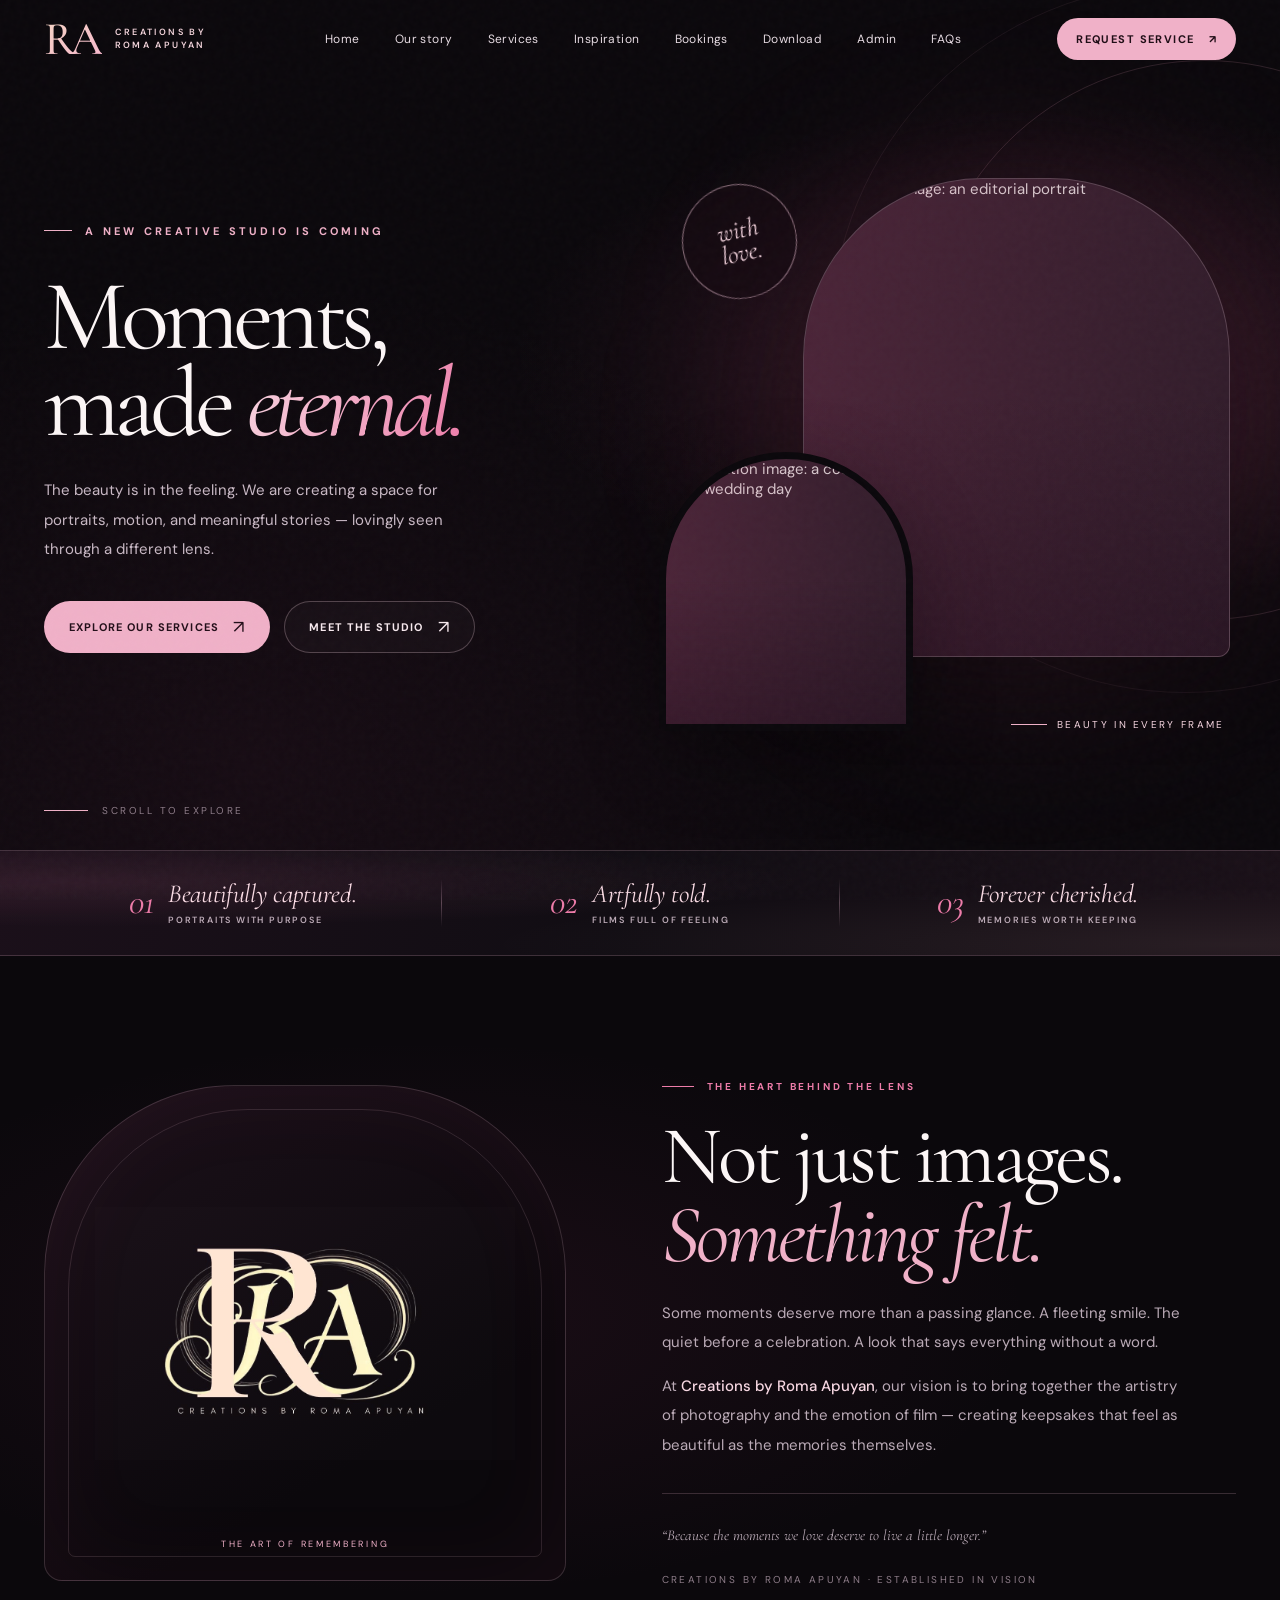
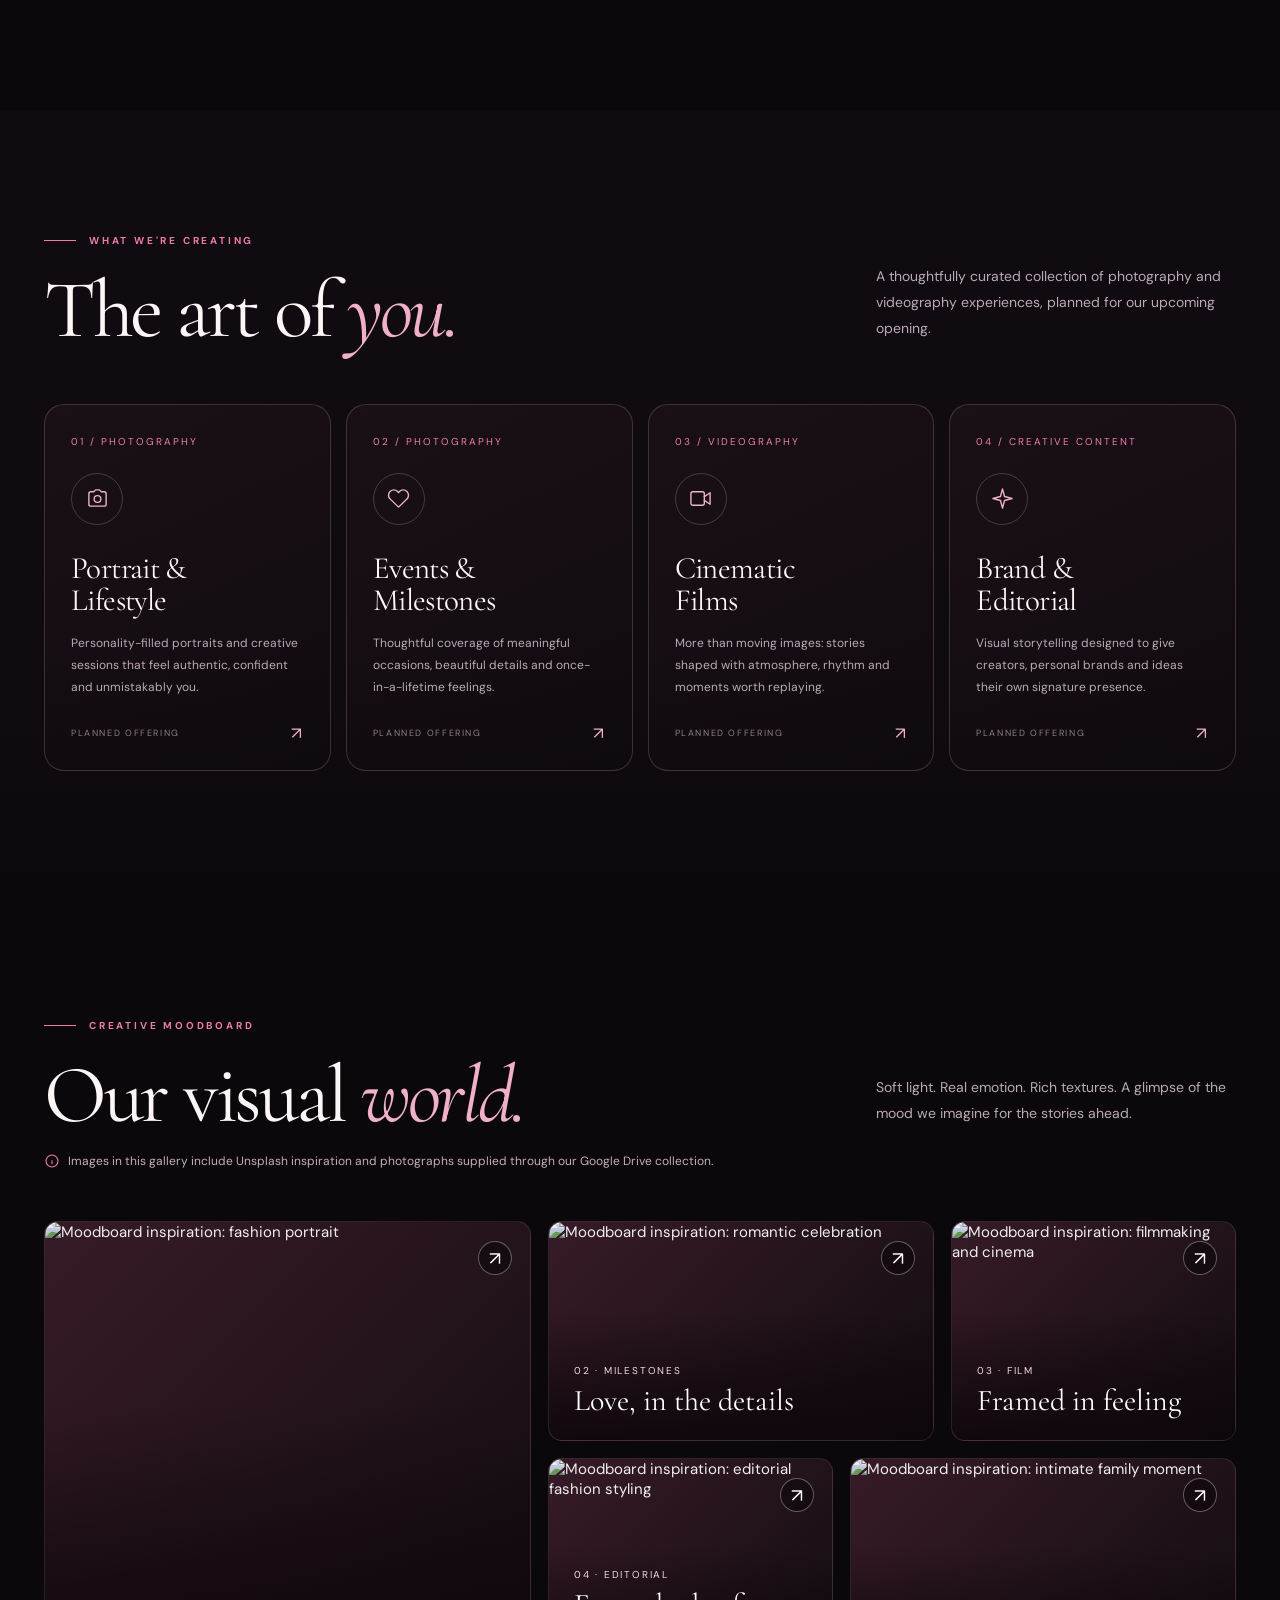
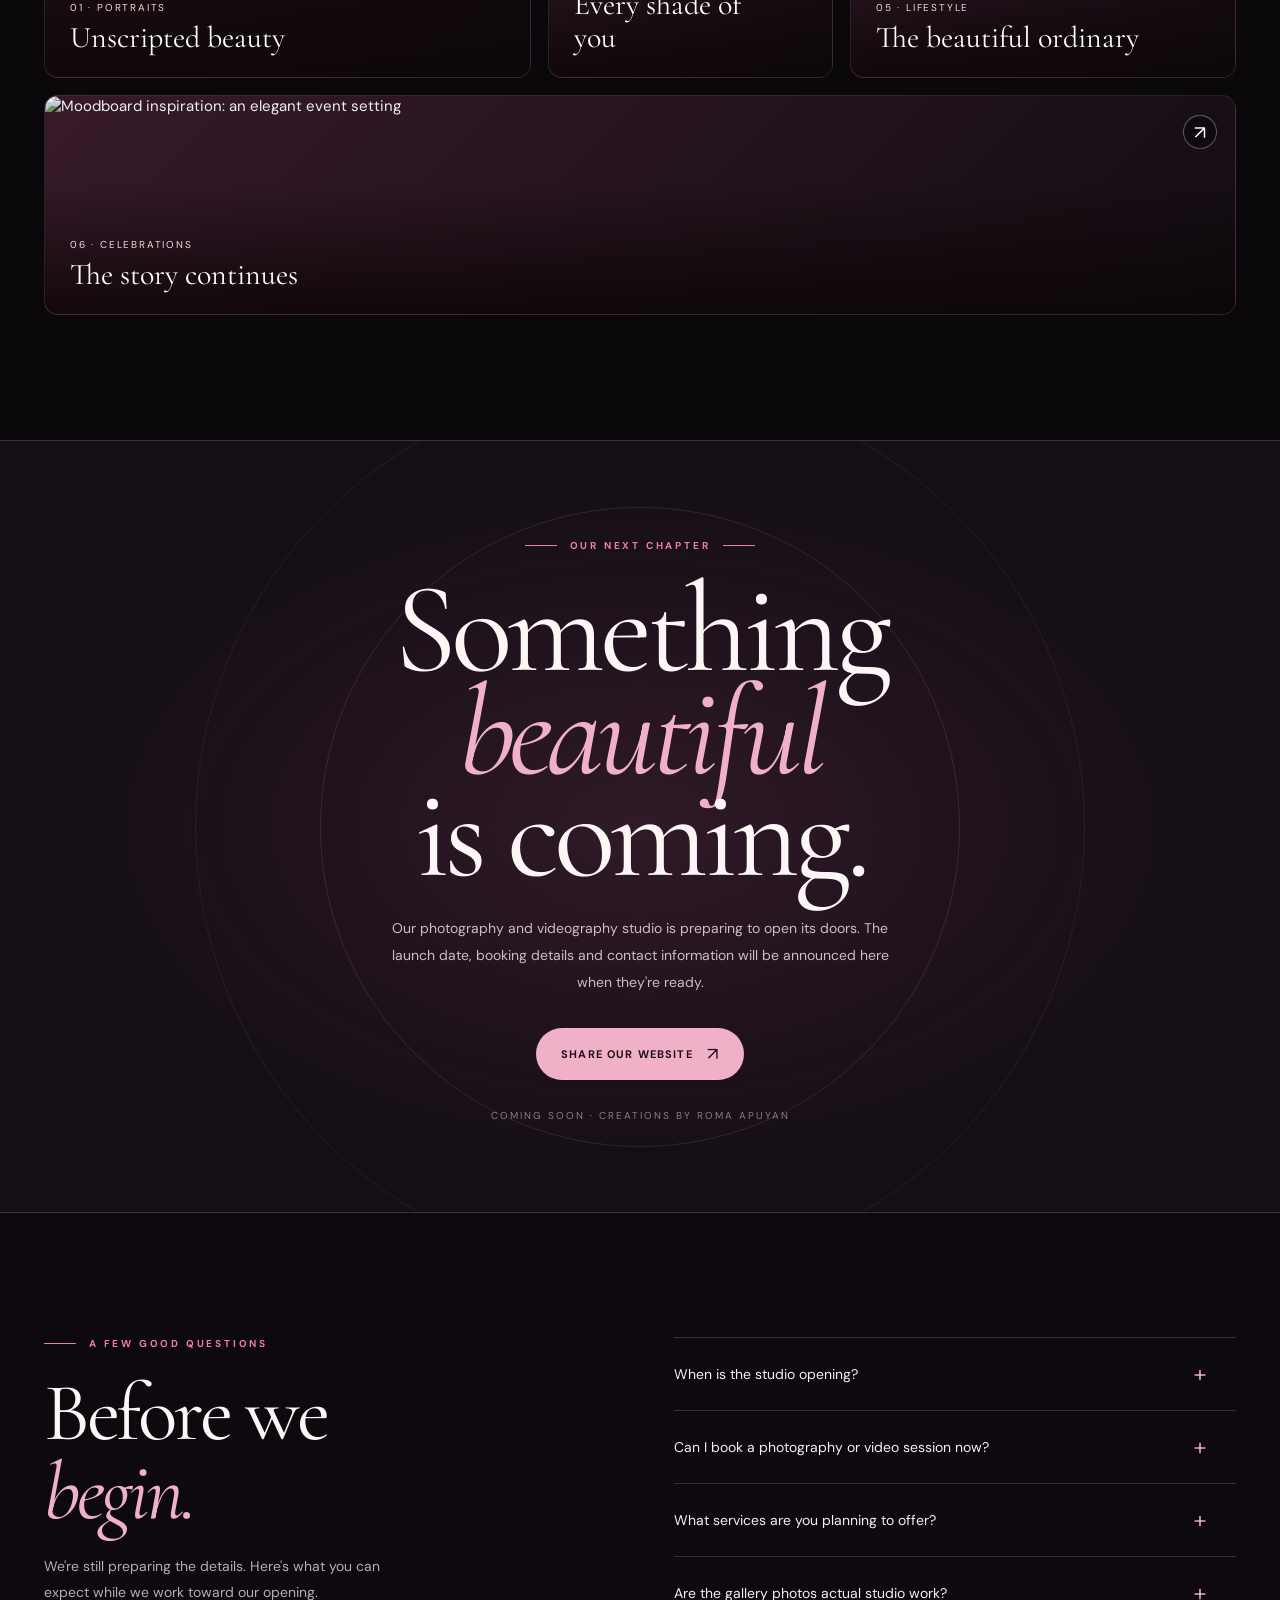
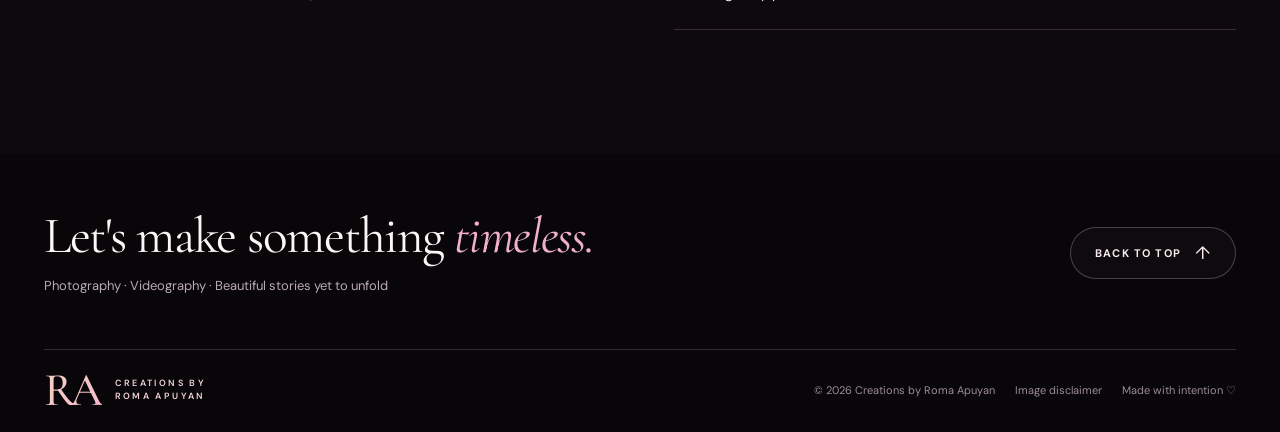
==== index.html @ d7d8e32e "Add files via upload" ====
<!DOCTYPE html>
<html lang="en">
<head>
  <meta charset="utf-8">
  <meta name="viewport" content="width=device-width, initial-scale=1">
  <meta name="theme-color" content="#0b080b">
  <meta name="website-version" content="roma-static-editorial-strip-v5">
  <meta name="description" content="Creations by Roma Apuyan — a photography and videography studio coming soon. Thoughtful portraits, cinematic films and stories worth keeping.">
  <meta name="robots" content="index,follow">
  <meta property="og:type" content="website">
  <meta property="og:title" content="Creations by Roma Apuyan | Photography & Videography">
  <meta property="og:description" content="Every moment has a story. We're preparing a photography and videography experience made for the moments that matter.">
  <meta property="og:url" content="https://creationsbyromaapuyan.studio/">
  <meta name="color-scheme" content="dark">
  <link rel="canonical" href="https://creationsbyromaapuyan.studio/">
  <link rel="icon" href="data:image/svg+xml,%3Csvg xmlns='http://www.w3.org/2000/svg' viewBox='0 0 64 64'%3E%3Crect width='64' height='64' rx='15' fill='%230b080b'/%3E%3Ctext x='32' y='45' text-anchor='middle' fill='%23f0b3c5' font-family='Georgia' font-size='39'%3ER%3C/text%3E%3C/svg%3E">
  <link rel="preconnect" href="https://fonts.googleapis.com">
  <link rel="preconnect" href="https://fonts.gstatic.com" crossorigin>
  <link href="https://fonts.googleapis.com/css2?family=Cormorant+Garamond:ital,wght@0,400;0,500;0,600;1,400;1,500&family=DM+Sans:wght@400;450;500;600;700&display=swap" rel="stylesheet">
  <title>Creations by Roma Apuyan — Photography & Videography Studio</title>
  <style>
    :root {
      --ink:#0b080c;--black:#09070a;--panel:#151016;--panel-soft:#1b131b;
      --pink:#f0b1c8;--pink-bright:#ed7ca9;--pink-pale:#f8d7e2;--champagne:#f1d3c0;
      --text:#fcf6f6;--muted:#baaab6;--dim:#8e7d89;--line:rgba(247,194,219,.19);
      --display:'Cormorant Garamond',Georgia,serif;--sans:'DM Sans',Arial,sans-serif;
      --radius:20px;--content:min(1220px, calc(100% - 88px));
    }
    *,*::before,*::after{box-sizing:border-box}
    html{scroll-behavior:smooth;scroll-padding-top:95px}
    body{margin:0;background:var(--ink);color:var(--text);font-family:var(--sans);font-size:15px;-webkit-font-smoothing:antialiased;overflow-x:hidden}
    body.no-scroll{overflow:hidden}
    ::selection{background:var(--pink);color:#1b0e17}
    a{color:inherit;text-decoration:none}button{font:inherit}button,a{-webkit-tap-highlight-color:transparent}
    button:focus-visible,a:focus-visible,summary:focus-visible{outline:2px solid var(--pink);outline-offset:5px}
    img{display:block;max-width:100%}
    .wrap{width:var(--content);margin-inline:auto}
    .sr-only{position:absolute;width:1px;height:1px;padding:0;margin:-1px;overflow:hidden;clip:rect(0,0,0,0);white-space:nowrap;border:0}
    .progress{position:fixed;left:0;top:0;width:0;height:2px;background:linear-gradient(90deg,var(--pink-bright),var(--champagne));z-index:105;pointer-events:none}
    .noise{position:fixed;inset:0;opacity:.09;z-index:50;pointer-events:none;background-image:url("data:image/svg+xml,%3Csvg viewBox='0 0 180 180' xmlns='http://www.w3.org/2000/svg'%3E%3Cfilter id='n'%3E%3CfeTurbulence type='fractalNoise' baseFrequency='.8' numOctaves='3' stitchTiles='stitch'/%3E%3C/filter%3E%3Crect width='100%25' height='100%25' opacity='.25' filter='url(%23n)'/%3E%3C/svg%3E")}
    /* Navigation */
    .site-header{position:fixed;inset:0 0 auto;z-index:90;padding:18px 0;transition:padding .25s,background .25s,border-color .25s;border-bottom:1px solid transparent}
    .site-header.scrolled{padding:10px 0;background:rgba(11,8,12,.9);border-color:var(--line);backdrop-filter:blur(18px);-webkit-backdrop-filter:blur(18px)}
    .nav{display:flex;align-items:center;justify-content:space-between;gap:25px}
    .brand{display:inline-flex;align-items:center;gap:13px;min-width:185px}
    .brand-mark{font:500 47px/.74 var(--display);letter-spacing:-.13em;padding-right:5px;background:linear-gradient(145deg,#f4d3c4,#f6b8cc);-webkit-background-clip:text;background-clip:text;color:transparent}
    .brand-text{font-size:9px;line-height:1.48;letter-spacing:.26em;text-transform:uppercase;color:#f3d4db;font-weight:600}
    .nav-links{display:flex;align-items:center;gap:35px}
    .nav-links a{font-size:12px;letter-spacing:.035em;color:#e5dae1;transition:color .2s}
    .nav-links a:hover{color:var(--pink)}
    .nav-cta,.pill{display:inline-flex;align-items:center;justify-content:center;gap:14px;border-radius:50px;white-space:nowrap;transition:transform .2s,background .2s,border-color .2s;cursor:pointer}
    .nav-cta{font-size:11px;text-transform:uppercase;letter-spacing:.13em;font-weight:700;background:var(--pink);color:#200e17;padding:14px 19px}
    .nav-cta:hover,.pill:hover{transform:translateY(-3px)}
    .menu-btn{display:none;background:none;color:var(--pink-pale);border:1px solid var(--line);border-radius:50%;width:44px;height:44px;align-items:center;justify-content:center;cursor:pointer}
    .menu-btn svg{width:20px;height:20px}
    /* Hero */
    .hero{min-height:760px;min-height:min(850px,100svh);position:relative;display:flex;align-items:center;padding:142px 0 100px;overflow:hidden;background:radial-gradient(ellipse at 82% 42%,rgba(158,61,105,.21),transparent 36%),radial-gradient(ellipse at 20% 90%,rgba(129,49,91,.1),transparent 45%),var(--ink)}
    .hero::before{content:'';position:absolute;width:560px;height:560px;right:-205px;top:7%;border:1px solid rgba(238,167,195,.15);border-radius:50%;pointer-events:none}
    .hero::after{content:'';position:absolute;width:710px;height:710px;right:-260px;top:-2%;border:1px solid rgba(238,167,195,.07);border-radius:50%;pointer-events:none}
    .hero-grid{position:relative;z-index:2;display:grid;grid-template-columns:1fr 1fr;align-items:center;gap:3.2%;min-height:600px}
    .hero-copy{padding:20px 0 35px}
    .eyebrow{display:flex;align-items:center;gap:13px;font-size:11px;text-transform:uppercase;letter-spacing:.3em;color:var(--pink);font-weight:700}
    .eyebrow:before{content:'';width:28px;height:1px;background:var(--pink)}
    .hero h1{font-family:var(--display);font-weight:400;font-size:clamp(75px,7.8vw,119px);line-height:.87;letter-spacing:-.061em;margin:36px 0 29px;max-width:730px;position:relative;z-index:2}
    .hero h1 em{font-weight:400;background:linear-gradient(110deg,var(--pink-pale),var(--pink-bright));-webkit-background-clip:text;background-clip:text;color:transparent;font-style:italic;white-space:nowrap}
    .hero-desc{color:#c9b9c5;font-size:15px;line-height:1.95;max-width:425px;margin:0 0 37px}
    .hero-buttons{display:flex;gap:14px;flex-wrap:wrap}
    .pill{border:1px solid transparent;padding:16px 24px;font-weight:700;font-size:11px;letter-spacing:.105em;text-transform:uppercase}
    .pill-primary{background:var(--pink);color:#230e19}
    .pill-primary:hover{background:#ffd6e5}
    .pill-secondary{border-color:rgba(255,218,232,.25);color:#f7e9ee;background:rgba(255,255,255,.025)}
    .pill-secondary:hover{border-color:var(--pink)}
    .pill .arr{font-size:18px;font-weight:400;line-height:1}
    .hero-side{position:relative;height:570px;min-width:0}
    .hero-glow{position:absolute;width:430px;height:430px;background:rgba(232,95,145,.2);filter:blur(105px);top:50px;right:0;border-radius:50%;pointer-events:none}
    .hero-photo{position:absolute;overflow:hidden;background:#321d2b;border:1px solid rgba(255,221,235,.2);box-shadow:0 25px 80px rgba(0,0,0,.31)}
    .hero-photo.primary{width:74%;height:84%;right:1%;top:3%;border-radius:180px 180px 12px 12px}
    .hero-photo.secondary{width:44%;height:49%;left:0;bottom:0;border:7px solid var(--ink);border-radius:150px 150px 6px 6px;z-index:2}
    .hero-photo img{width:100%;height:100%;object-fit:cover;transition:transform 1s;opacity:.83}
    .hero-photo.primary img{object-position:center 30%}
    .hero-photo.secondary img{object-position:center}
    .hero-side:hover .hero-photo img{transform:scale(1.055)}
    .hero-photo:after{content:'';position:absolute;inset:0;background:linear-gradient(0deg,rgba(26,9,23,.38),transparent 55%),linear-gradient(90deg,rgba(187,71,115,.18),transparent)}
    .round-seal{position:absolute;top:4%;left:4%;width:115px;height:115px;z-index:3;display:flex;align-items:center;justify-content:center;transform:rotate(-12deg);border:1px solid rgba(250,204,224,.5);border-radius:50%;color:var(--pink-pale);background:rgba(22,10,17,.67);backdrop-filter:blur(8px);font:italic 26px var(--display);text-align:center;line-height:.85}
    .hero-side-note{position:absolute;right:2%;bottom:0;display:flex;align-items:center;gap:10px;font-size:10px;letter-spacing:.23em;color:var(--pink-pale);text-transform:uppercase}
    .hero-side-note i{width:36px;height:1px;background:var(--pink);display:inline-block}
    .hero-scroll{position:absolute;bottom:33px;left:calc((100% - min(1220px, calc(100% - 88px)))/2);font-size:10px;letter-spacing:.25em;color:var(--dim);text-transform:uppercase;display:flex;align-items:center;gap:14px;z-index:2}
    .hero-scroll:before{content:'';height:1px;width:44px;background:var(--pink)}
    /* Utility headings */
    section{position:relative}
    .section-pad{padding:124px 0}
    .section-top{display:flex;align-items:end;justify-content:space-between;gap:30px;margin-bottom:54px}
    .section-top .lead{max-width:360px;color:var(--muted);line-height:1.85;font-size:14px;margin:0 0 8px}
    .section-label{display:flex;align-items:center;gap:13px;font-size:10px;font-weight:700;letter-spacing:.28em;text-transform:uppercase;color:var(--pink-bright);margin-bottom:24px}
    .section-label span{display:block;width:32px;height:1px;background:var(--pink-bright)}
    h2{font:400 clamp(56px,6.4vw,88px)/.96 var(--display);letter-spacing:-.04em;margin:0}
    h2 em,.accent-italic{font-style:italic;color:var(--pink)}
    /* Signature studio strip — stationary, editorial, accessible on every device */
    .studio-signature{position:relative;isolation:isolate;overflow:hidden;border-block:1px solid var(--line);background:linear-gradient(105deg,#1b101a 0%,#110d13 49%,#1a1018 100%)}
    .studio-signature::before{content:"";position:absolute;inset:0;z-index:-1;pointer-events:none;background:radial-gradient(ellipse at 6% 30%,rgba(237,124,169,.10),transparent 43%),radial-gradient(ellipse at 96% 90%,rgba(241,211,192,.07),transparent 43%)}
    .signature-grid{width:var(--content);margin:auto;display:grid;grid-template-columns:repeat(3,minmax(0,1fr));align-items:stretch}
    .signature-point{min-width:0;position:relative;display:flex;align-items:center;justify-content:center;gap:14px;padding:29px 14px}
    .signature-point + .signature-point::before{content:"";position:absolute;left:0;top:27%;bottom:27%;width:1px;background:linear-gradient(180deg,transparent,rgba(247,194,219,.30),transparent)}
    .signature-icon{flex:none;font:italic 35px/.9 var(--display);color:var(--pink-bright)}
    .signature-copy{min-width:0}
    .signature-copy strong{display:block;font:italic 26px/1.05 var(--display);font-weight:400;letter-spacing:-.012em;color:#f9dbe4}
    .signature-copy small{display:block;margin-top:7px;font-size:9px;font-weight:600;letter-spacing:.20em;text-transform:uppercase;color:#bcabb7}
    @media(max-width:850px){.signature-point{gap:10px;padding-inline:8px}.signature-icon{font-size:29px}.signature-copy strong{font-size:22px}.signature-copy small{font-size:8px;letter-spacing:.13em}}
    @media(max-width:650px){.signature-grid{width:min(460px,calc(100% - 44px));grid-template-columns:1fr;padding-block:9px}.signature-point{justify-content:flex-start;gap:18px;padding:14px 20px}.signature-icon{font-size:30px;width:28px;text-align:center}.signature-copy strong{font-size:24px}.signature-copy small{margin-top:4px;font-size:8px;letter-spacing:.17em}.signature-point + .signature-point::before{left:20px;right:20px;top:0;bottom:auto;width:auto;height:1px;background:linear-gradient(90deg,rgba(247,194,219,.26),transparent)}}
    /* Manifesto */
    .manifesto{background:radial-gradient(ellipse at 33% 48%,rgba(131,48,89,.13),transparent 50%)}
    .manifesto-grid{display:grid;grid-template-columns:1fr 1.1fr;gap:8%;align-items:center}
    .logo-frame{position:relative;aspect-ratio:1/.95;border:1px solid var(--line);border-radius:190px 190px 18px 18px;display:grid;place-items:center;background:linear-gradient(150deg,#1c111a 0%,#0b080c 70%);overflow:hidden;padding:7%;box-shadow:inset 0 0 100px rgba(200,75,116,.06)}
    .logo-frame:before{content:'';position:absolute;inset:23px;border:1px solid rgba(255,207,223,.13);border-radius:180px 180px 7px 7px}
    .logo-frame:after{content:'THE ART OF REMEMBERING';position:absolute;bottom:30px;font-size:9px;letter-spacing:.3em;color:var(--pink);text-align:center}
    .logo-frame img{width:94%;max-width:480px;mix-blend-mode:screen;position:relative;z-index:1}
    .manifesto-copy h2{margin-bottom:24px}
    .manifesto-copy >p{color:var(--muted);line-height:1.95;font-size:15px;max-width:520px}
    .manifesto-rule{height:1px;background:var(--line);margin:33px 0 27px}
    .manifesto-quote{font:italic 28px/1.3 var(--display);color:var(--pink-pale);max-width:480px;margin:0}
    .signature{margin-top:23px;text-transform:uppercase;color:var(--dim);font-size:10px;letter-spacing:.24em}
    /* Services */
    .services{background:linear-gradient(180deg,#100b10,#100b10 70%,#0b080c)}
    .service-grid{display:grid;grid-template-columns:repeat(4,minmax(0,1fr));gap:15px}
    .service{position:relative;min-height:325px;padding:30px 26px 26px;border:1px solid var(--line);border-radius:var(--radius);background:linear-gradient(155deg,rgba(241,142,179,.045),rgba(255,255,255,.005));display:flex;flex-direction:column;transition:transform .3s,border-color .3s,background .3s;overflow:hidden}
    .service:hover{transform:translateY(-7px);border-color:rgba(247,187,212,.55);background:linear-gradient(155deg,rgba(241,142,179,.12),rgba(255,255,255,.008))}
    .service-number{font-size:10px;letter-spacing:.2em;color:var(--pink-bright)}
    .service-icon{width:52px;height:52px;border:1px solid rgba(251,201,221,.22);border-radius:50%;display:grid;place-items:center;color:var(--pink);margin:25px 0 27px}
    .service-icon svg{width:23px;height:23px;stroke-width:1.45}
    .service h3{font:400 31px/1.05 var(--display);letter-spacing:-.02em;margin:0 0 15px}
    .service p{color:var(--muted);font-size:12px;line-height:1.85;margin:0}
    .service-foot{display:flex;justify-content:space-between;align-items:center;margin-top:auto;padding-top:24px;color:var(--dim);font-size:9px;letter-spacing:.18em;text-transform:uppercase}
    .service-foot b{font-size:17px;color:var(--pink);font-weight:400}
    /* Google Drive service images are optional; text stays readable over banners. */
    .service > .service-drive-image{position:absolute;inset:0;width:100%;height:100%;object-fit:cover;opacity:.24;z-index:0;pointer-events:none}
    .service > .service-drive-image[hidden]{display:none}
    .service:has(> .service-drive-image:not([hidden])){background:linear-gradient(155deg,rgba(18,8,16,.8),rgba(15,8,14,.87))}
    .service > :not(.service-drive-image){position:relative;z-index:1}
    /* Moodboard gallery */
    .gallery{padding-bottom:125px}
    .gallery-header{margin-bottom:50px}
    .gallery-header .section-top{margin-bottom:16px}
    .gallery-note{font-size:12px;color:#c4adba;display:flex;align-items:flex-start;gap:8px;line-height:1.7}
    .gallery-note svg{width:16px;height:16px;flex:none;margin-top:2px;color:var(--pink-bright)}
    .gallery-grid{display:grid;grid-template-columns:repeat(12,minmax(0,1fr));grid-auto-rows:220px;gap:17px}
    .gallery-item{position:relative;overflow:hidden;background:linear-gradient(135deg,#3a1c2a,#120d12);border-radius:14px;border:1px solid rgba(255,255,255,.08);cursor:pointer;text-align:left;padding:0;color:white}
    .gallery-item:nth-child(1){grid-column:span 5;grid-row:span 2}
    .gallery-item:nth-child(2){grid-column:span 4;grid-row:span 1}
    .gallery-item:nth-child(3){grid-column:span 3;grid-row:span 1}
    .gallery-item:nth-child(4){grid-column:span 3;grid-row:span 1}
    .gallery-item:nth-child(5){grid-column:span 4;grid-row:span 1}
    .gallery-item:nth-child(6){grid-column:span 12;grid-row:span 1}
    .gallery-item img{width:100%;height:100%;object-fit:cover;transition:transform .8s,filter .5s;filter:saturate(.72)}
    .gallery-item:hover img{transform:scale(1.075);filter:saturate(1)}
    .gallery-item:after{content:'';position:absolute;inset:0;background:linear-gradient(0deg,rgba(12,5,9,.85),rgba(12,5,9,.07) 60%);pointer-events:none}
    .gallery-item .photo-label{position:absolute;z-index:2;left:25px;bottom:23px;right:45px}
    .photo-label span{font-size:10px;letter-spacing:.18em;text-transform:uppercase;color:var(--pink-pale)}
    .photo-label strong{display:block;font:400 30px/1.1 var(--display);margin-top:5px}
    .gallery-item .expand{position:absolute;z-index:2;top:19px;right:18px;width:34px;height:34px;border-radius:50%;background:rgba(12,7,11,.55);border:1px solid rgba(255,255,255,.33);display:grid;place-items:center;font-size:19px}
    .gallery-item:nth-child(6) img{object-position:center 38%}
    /* Coming soon */
    .coming{padding:98px 0 90px;background:radial-gradient(ellipse at 50% 50%,rgba(179,83,127,.17),transparent 62%),#150e16;border-block:1px solid var(--line);text-align:center;overflow:hidden}
    .coming::before{content:'';position:absolute;left:50%;top:50%;width:640px;height:640px;transform:translate(-50%,-50%);border:1px solid rgba(251,191,218,.12);border-radius:50%;pointer-events:none}
    .coming::after{content:'';position:absolute;left:50%;top:50%;width:890px;height:890px;transform:translate(-50%,-50%);border:1px solid rgba(251,191,218,.075);border-radius:50%;pointer-events:none}
    .coming-content{position:relative;z-index:1}
    .coming .section-label{justify-content:center}
    .coming h2{font-size:clamp(64px,10vw,135px);line-height:.8;margin:27px auto}
    .coming p{max-width:530px;margin:28px auto 32px;font-size:14px;color:#d0bac8;line-height:1.95}
    .coming .pill{position:relative}
    .coming-small{margin-top:29px;color:var(--dim);font-size:10px;letter-spacing:.2em;text-transform:uppercase}
    /* FAQs */
    .faq{background:#0d090e}
    .faq-layout{display:grid;grid-template-columns:1fr 1.1fr;gap:10%;align-items:start}
    .faq-intro p{color:var(--muted);font-size:14px;line-height:1.85;max-width:340px;margin-top:22px}
    .faqs{border-top:1px solid var(--line)}
    .faqs details{border-bottom:1px solid var(--line)}
    .faqs summary{list-style:none;cursor:pointer;padding:24px 30px 24px 0;display:flex;align-items:center;justify-content:space-between;gap:25px;font-size:14px;color:#f8edf2}
    .faqs summary::-webkit-details-marker{display:none}
    .faqs summary:after{content:'+';font-size:24px;color:var(--pink);line-height:1;font-weight:300;transition:transform .2s}
    .faqs details[open] summary:after{transform:rotate(45deg)}
    .faqs details p{color:var(--muted);font-size:13px;line-height:1.8;margin:0 25px 24px 0}
    /* Footer */
    .site-footer{padding:57px 0 25px;background:#080608}
    .footer-grid{display:flex;justify-content:space-between;gap:35px;align-items:center;padding-bottom:55px;border-bottom:1px solid var(--line)}
    .footer-grid h3{font:400 clamp(39px,4vw,55px)/1 var(--display);letter-spacing:-.025em;margin:0 0 14px}
    .footer-grid h3 em{color:var(--pink);font-weight:400}
    .footer-grid p{font-size:13px;color:var(--muted);margin:0}
    .footer-bottom{display:flex;align-items:center;justify-content:space-between;gap:20px;padding-top:23px;font-size:11px;color:#9c8c99}
    .footer-bottom .legal{display:flex;gap:20px;align-items:center;flex-wrap:wrap}
    .footer-bottom a:hover{color:var(--pink)}
    /* Photo preview overlay */
    .lightbox{position:fixed;z-index:110;inset:0;background:rgba(6,3,7,.95);display:none;align-items:center;justify-content:center;flex-direction:column;padding:70px 22px 24px;backdrop-filter:blur(20px)}
    .lightbox.open{display:flex}
    .lightbox img{max-height:min(75vh,760px);max-width:min(95vw,1000px);object-fit:contain;border-radius:9px;box-shadow:0 15px 80px #000}
    .lightbox p{color:var(--pink-pale);margin:19px 0 7px;font:italic 27px var(--display)}
    .lightbox small{color:var(--muted);font-size:11px;text-align:center}
    .lightbox-close{position:absolute;top:28px;right:30px;width:44px;height:44px;display:grid;place-items:center;color:white;background:#2d1826;border:1px solid var(--line);border-radius:50%;cursor:pointer;font-size:25px}
    .toast{position:fixed;z-index:130;bottom:25px;left:50%;transform:translate(-50%,30px);opacity:0;pointer-events:none;transition:.25s;background:#efd0df;color:#2a1120;border-radius:30px;padding:13px 20px;font-size:12px;font-weight:700;white-space:nowrap}
    .toast.show{opacity:1;transform:translate(-50%,0)}
    [data-reveal]{opacity:0;transform:translateY(25px);transition:opacity .8s ease,transform .8s ease}
    [data-reveal].visible{opacity:1;transform:translateY(0)}
    @media(max-width:1100px){
      :root{--content:min(100% - 60px,1220px)}
      .nav-links{gap:21px}.hero{min-height:710px}.hero-grid{gap:1%}.hero h1{font-size:clamp(70px,8vw,100px)}.hero-side{height:510px}.service-grid{grid-template-columns:repeat(2,1fr)}.service{min-height:295px}
    }
    @media(max-width:800px){
      :root{--content:calc(100% - 42px)}
      .site-header{padding:12px 0}.brand{min-width:0}.brand-mark{font-size:42px}
      .menu-btn{display:flex}
      .nav-cta{display:none}
      .nav-links{position:absolute;top:71px;left:16px;right:16px;background:#1a1019;border:1px solid var(--line);border-radius:18px;box-shadow:0 25px 60px rgba(0,0,0,.55);padding:17px;display:none;flex-direction:column;align-items:stretch;gap:0}
      .nav-links.open{display:flex}
      .nav-links a{padding:15px;border-bottom:1px solid rgba(244,195,218,.1);font-size:14px}
      .nav-links a:last-child{border:0}
      .hero{min-height:auto;padding:139px 0 66px}
      .hero-grid{grid-template-columns:1fr;gap:40px;min-height:0}
      .hero-copy{padding:0}.hero h1{font-size:clamp(67px,12vw,104px);margin-top:26px;max-width:650px}
      .hero-desc{max-width:530px}
      .hero-side{height:510px;max-width:590px;width:100%;margin-inline:auto}
      .hero-scroll{display:none}
      .section-pad{padding:86px 0}.section-top{align-items:start;flex-direction:column;gap:17px}.section-top .lead{max-width:620px}
      .manifesto-grid{grid-template-columns:1fr;gap:52px}.logo-frame{max-width:540px;width:100%;margin:auto}
      .gallery-grid{grid-auto-rows:170px;gap:10px}.gallery-item:nth-child(1){grid-column:span 6;grid-row:span 2}.gallery-item:nth-child(2){grid-column:span 6;grid-row:span 1}.gallery-item:nth-child(3){grid-column:span 6;grid-row:span 1}.gallery-item:nth-child(4){grid-column:span 6;grid-row:span 1}.gallery-item:nth-child(5){grid-column:span 6;grid-row:span 1}.gallery-item:nth-child(6){grid-column:span 12;grid-row:span 1}
      .faq-layout{grid-template-columns:1fr;gap:30px}.coming{padding:85px 0}
    }
    @media(max-width:520px){
      :root{--content:calc(100% - 36px)}
      .brand-text{font-size:8px}.brand-mark{font-size:39px}
      .hero{padding:119px 0 55px}.hero h1{font-size:clamp(65px,15vw,85px);margin-bottom:24px}
      .hero-desc{font-size:13px;line-height:1.85}
      .eyebrow{font-size:9px;letter-spacing:.22em}.pill{padding:15px 20px}
      .hero-side{height:390px}.hero-photo.primary{width:76%;height:84%;right:1%}.hero-photo.secondary{width:46%;height:47%;left:0}.round-seal{width:82px;height:82px;font-size:20px;left:0}
      .hero-side-note{font-size:8px;bottom:-7px}
      .section-pad{padding:75px 0}h2{font-size:62px}
      .logo-frame{aspect-ratio:1/1.03;border-radius:150px 150px 16px 16px}.logo-frame:before{border-radius:135px 135px 8px 8px;inset:16px}.logo-frame:after{font-size:7px;bottom:19px}
      .manifesto-quote{font-size:25px}.service-grid{grid-template-columns:1fr;gap:13px}.service{min-height:255px;padding:25px}
      .service-icon{margin:19px 0 23px}.service h3{font-size:34px}
      .gallery-grid{grid-template-columns:repeat(2,1fr);grid-auto-rows:190px;gap:10px}
      .gallery-item:nth-child(n){grid-column:span 1;grid-row:span 1}
      .gallery-item:nth-child(1){grid-column:span 2;grid-row:span 2}
      .gallery-item:nth-child(6){grid-column:span 2;grid-row:span 1}
      .photo-label strong{font-size:23px}.gallery-item .photo-label{left:14px;bottom:15px;right:10px}.gallery-item .expand{top:11px;right:11px}
      .coming h2{font-size:clamp(69px,16vw,100px)}.coming p{font-size:13px}
      .faq .section-pad{padding:70px 0}.footer-grid{flex-direction:column;align-items:flex-start}.footer-bottom{flex-direction:column;align-items:flex-start;line-height:1.8}
    }
    @media(prefers-reduced-motion:reduce){html{scroll-behavior:auto}*,*::before,*::after{animation-duration:.01ms!important;transition-duration:.01ms!important}[data-reveal]{opacity:1;transform:none}}
  </style>
</head>
<body>
  <div class="progress" id="progress" aria-hidden="true"></div>
  <div class="noise" aria-hidden="true"></div>
  <a class="sr-only" href="#main">Skip to content</a>
  <header class="site-header" id="site-header">
    <nav class="nav wrap" aria-label="Main navigation">
      <a href="#home" class="brand" aria-label="Creations by Roma Apuyan — home">
        <span class="brand-mark" aria-hidden="true">RA</span>
        <span class="brand-text">Creations by<br>Roma Apuyan</span>
      </a>
      <div class="nav-links" id="nav-links">
        <a href="#home">Home</a>
        <a href="#story">Our story</a>
        <a href="#services">Services</a>
        <a href="#inspiration">Inspiration</a>
        <a href="booking.html">Bookings</a>
        <a href="download.html">Download</a>
        <a href="admin.html">Admin</a>
        <a href="#questions">FAQs</a>
      </div>
      <a class="nav-cta" href="booking.html">REQUEST SERVICE <span aria-hidden="true">↗</span></a>
      <button class="menu-btn" id="menu-btn" type="button" aria-expanded="false" aria-controls="nav-links" aria-label="Open navigation menu">
        <svg viewBox="0 0 24 24" fill="none" stroke="currentColor" stroke-width="1.8" stroke-linecap="round"><path d="M4 7h16M4 12h16M4 17h16"/></svg>
      </button>
    </nav>
  </header>

  <main id="main">
    <section class="hero" id="home" aria-label="Welcome to Creations by Roma Apuyan">
      <div class="wrap hero-grid">
        <div class="hero-copy" data-reveal>
          <div class="eyebrow">A new creative studio is coming</div>
          <h1>Moments,<br>made <em>eternal.</em></h1>
          <p class="hero-desc">The beauty is in the feeling. We are creating a space for portraits, motion, and meaningful stories — lovingly seen through a different lens.</p>
          <div class="hero-buttons">
            <a class="pill pill-primary" href="#services">Explore our services <span class="arr" aria-hidden="true">↗</span></a>
            <a class="pill pill-secondary" href="#story">Meet the studio <span class="arr" aria-hidden="true">↗</span></a>
          </div>
        </div>
        <div class="hero-side" data-reveal>
          <div class="hero-glow" aria-hidden="true"></div>
          <div class="hero-photo primary">
            <img data-drive-slot="hero_primary" src="https://images.unsplash.com/photo-1534528741775-53994a69daeb?auto=format&amp;fit=crop&amp;w=1000&amp;q=85" alt="Inspiration image: an editorial portrait" fetchpriority="high">
          </div>
          <div class="hero-photo secondary">
            <img data-drive-slot="hero_secondary" src="https://images.unsplash.com/photo-1519741497674-611481863552?auto=format&amp;fit=crop&amp;w=700&amp;q=80" alt="Inspiration image: a couple on their wedding day">
          </div>
          <div class="round-seal" aria-hidden="true">with<br>love.</div>
          <div class="hero-side-note"><i></i> Beauty in every frame</div>
        </div>
      </div>
      <div class="hero-scroll">Scroll to explore</div>
    </section>

    <aside class="studio-signature" aria-label="Our creative approach">
      <div class="signature-grid">
        <div class="signature-point"><span class="signature-icon" aria-hidden="true">01</span><div class="signature-copy"><strong>Beautifully captured.</strong><small>Portraits with purpose</small></div></div>
        <div class="signature-point"><span class="signature-icon" aria-hidden="true">02</span><div class="signature-copy"><strong>Artfully told.</strong><small>Films full of feeling</small></div></div>
        <div class="signature-point"><span class="signature-icon" aria-hidden="true">03</span><div class="signature-copy"><strong>Forever cherished.</strong><small>Memories worth keeping</small></div></div>
      </div>
    </aside>

    <section class="manifesto section-pad" id="story">
      <div class="wrap manifesto-grid">
        <div class="logo-frame" data-reveal>
          <img src="[data-uri]" alt="Original gold and blush RA monogram logo — Creations by Roma Apuyan">
        </div>
        <div class="manifesto-copy" data-reveal>
          <div class="section-label"><span></span> The heart behind the lens</div>
          <h2>Not just images.<br><em>Something felt.</em></h2>
          <p>Some moments deserve more than a passing glance. A fleeting smile. The quiet before a celebration. A look that says everything without a word.</p>
          <p>At <strong style="color:#f8d8e3;font-weight:500">Creations by Roma Apuyan</strong>, our vision is to bring together the artistry of photography and the emotion of film — creating keepsakes that feel as beautiful as the memories themselves.</p>
          <div class="manifesto-rule"></div>
          <p class="manifesto-quote">“Because the moments we love deserve to live a little longer.”</p>
          <div class="signature">Creations by Roma Apuyan · Established in vision</div>
        </div>
      </div>
    </section>

    <section class="services section-pad" id="services">
      <div class="wrap">
        <div class="section-top" data-reveal>
          <div><div class="section-label"><span></span> What we're creating</div><h2>The art of <em>you.</em></h2></div>
          <p class="lead">A thoughtfully curated collection of photography and videography experiences, planned for our upcoming opening.</p>
        </div>
        <div class="service-grid">
          <article class="service" data-reveal>
            <img class="service-drive-image" data-drive-slot="service_portraits" hidden alt="" loading="lazy">
            <div class="service-number">01 / PHOTOGRAPHY</div>
            <div class="service-icon" aria-hidden="true"><svg viewBox="0 0 24 24" fill="none" stroke="currentColor" stroke-linecap="round" stroke-linejoin="round"><path d="M3 7a2 2 0 0 1 2-2h3l2-2h4l2 2h3a2 2 0 0 1 2 2v11a2 2 0 0 1-2 2H5a2 2 0 0 1-2-2z"/><circle cx="12" cy="12.5" r="3.5"/></svg></div>
            <h3>Portrait &amp;<br>Lifestyle</h3>
            <p>Personality-filled portraits and creative sessions that feel authentic, confident and unmistakably you.</p>
            <div class="service-foot">Planned offering <b aria-hidden="true">↗</b></div>
          </article>
          <article class="service" data-reveal>
            <img class="service-drive-image" data-drive-slot="service_events" hidden alt="" loading="lazy">
            <div class="service-number">02 / PHOTOGRAPHY</div>
            <div class="service-icon" aria-hidden="true"><svg viewBox="0 0 24 24" fill="none" stroke="currentColor" stroke-linecap="round" stroke-linejoin="round"><path d="M20.8 4.6a5.5 5.5 0 0 0-7.8 0L12 5.7l-1-1.1a5.5 5.5 0 0 0-7.8 7.8L12 21l8.8-8.6a5.5 5.5 0 0 0 0-7.8z"/></svg></div>
            <h3>Events &amp;<br>Milestones</h3>
            <p>Thoughtful coverage of meaningful occasions, beautiful details and once-in-a-lifetime feelings.</p>
            <div class="service-foot">Planned offering <b aria-hidden="true">↗</b></div>
          </article>
          <article class="service" data-reveal>
            <img class="service-drive-image" data-drive-slot="service_films" hidden alt="" loading="lazy">
            <div class="service-number">03 / VIDEOGRAPHY</div>
            <div class="service-icon" aria-hidden="true"><svg viewBox="0 0 24 24" fill="none" stroke="currentColor" stroke-linecap="round" stroke-linejoin="round"><rect x="2" y="5" width="14" height="14" rx="2"/><path d="m16 10 6-4v12l-6-4"/></svg></div>
            <h3>Cinematic<br>Films</h3>
            <p>More than moving images: stories shaped with atmosphere, rhythm and moments worth replaying.</p>
            <div class="service-foot">Planned offering <b aria-hidden="true">↗</b></div>
          </article>
          <article class="service" data-reveal>
            <img class="service-drive-image" data-drive-slot="service_editorial" hidden alt="" loading="lazy">
            <div class="service-number">04 / CREATIVE CONTENT</div>
            <div class="service-icon" aria-hidden="true"><svg viewBox="0 0 24 24" fill="none" stroke="currentColor" stroke-linecap="round" stroke-linejoin="round"><path d="m12 2 2.1 7.9L22 12l-7.9 2.1L12 22l-2.1-7.9L2 12l7.9-2.1z"/></svg></div>
            <h3>Brand &amp;<br>Editorial</h3>
            <p>Visual storytelling designed to give creators, personal brands and ideas their own signature presence.</p>
            <div class="service-foot">Planned offering <b aria-hidden="true">↗</b></div>
          </article>
        </div>
        <div id="roma-live-services"></div>
      </div>
    </section>

    <section class="gallery section-pad" id="inspiration">
      <div class="wrap">
        <div class="gallery-header" data-reveal>
          <div class="section-top">
            <div><div class="section-label"><span></span> Creative moodboard</div><h2>Our visual <em>world.</em></h2></div>
            <p class="lead">Soft light. Real emotion. Rich textures. A glimpse of the mood we imagine for the stories ahead.</p>
          </div>
          <div class="gallery-note">
            <svg viewBox="0 0 24 24" fill="none" stroke="currentColor" stroke-width="1.6"><circle cx="12" cy="12" r="9"/><path d="M12 11v6M12 7h.01"/></svg>
            Images in this gallery include Unsplash inspiration and photographs supplied through our Google Drive collection.
          </div>
        </div>
        <div class="gallery-grid">
          <button class="gallery-item" data-title="Unscripted beauty" type="button" aria-label="View sample inspiration image Unscripted beauty" data-reveal>
            <img data-drive-slot="gallery_1" src="https://images.unsplash.com/photo-1524504388940-b1c1722653e1?auto=format&amp;fit=crop&amp;w=950&amp;q=80" loading="lazy" alt="Moodboard inspiration: fashion portrait">
            <div class="photo-label"><span>01 · Portraits</span><strong>Unscripted beauty</strong></div><span class="expand" aria-hidden="true">↗</span>
          </button>
          <button class="gallery-item" data-title="Love, in the details" type="button" aria-label="View sample inspiration image Love in the details" data-reveal>
            <img data-drive-slot="gallery_2" src="https://images.unsplash.com/photo-1532712938310-34cb3982ef74?auto=format&amp;fit=crop&amp;w=800&amp;q=80" loading="lazy" alt="Moodboard inspiration: romantic celebration">
            <div class="photo-label"><span>02 · Milestones</span><strong>Love, in the details</strong></div><span class="expand" aria-hidden="true">↗</span>
          </button>
          <button class="gallery-item" data-title="Framed in feeling" type="button" aria-label="View sample inspiration image Framed in feeling" data-reveal>
            <img data-drive-slot="gallery_3" src="https://images.unsplash.com/photo-1485846234645-a62644f84728?auto=format&amp;fit=crop&amp;w=750&amp;q=80" loading="lazy" alt="Moodboard inspiration: filmmaking and cinema">
            <div class="photo-label"><span>03 · Film</span><strong>Framed in feeling</strong></div><span class="expand" aria-hidden="true">↗</span>
          </button>
          <button class="gallery-item" data-title="Every shade of you" type="button" aria-label="View sample inspiration image Every shade of you" data-reveal>
            <img data-drive-slot="gallery_4" src="https://images.unsplash.com/photo-1529139574466-a303027c1d8b?auto=format&amp;fit=crop&amp;w=750&amp;q=80" loading="lazy" alt="Moodboard inspiration: editorial fashion styling">
            <div class="photo-label"><span>04 · Editorial</span><strong>Every shade of you</strong></div><span class="expand" aria-hidden="true">↗</span>
          </button>
          <button class="gallery-item" data-title="The beautiful ordinary" type="button" aria-label="View sample inspiration image The beautiful ordinary" data-reveal>
            <img data-drive-slot="gallery_5" src="https://images.unsplash.com/photo-1511895426328-dc8714191300?auto=format&amp;fit=crop&amp;w=900&amp;q=80" loading="lazy" alt="Moodboard inspiration: intimate family moment">
            <div class="photo-label"><span>05 · Lifestyle</span><strong>The beautiful ordinary</strong></div><span class="expand" aria-hidden="true">↗</span>
          </button>
          <button class="gallery-item" data-title="The story continues" type="button" aria-label="View sample inspiration image The story continues" data-reveal>
            <img data-drive-slot="gallery_6" src="https://images.unsplash.com/photo-1511795409834-ef04bbd61622?auto=format&amp;fit=crop&amp;w=1500&amp;q=80" loading="lazy" alt="Moodboard inspiration: an elegant event setting">
            <div class="photo-label"><span>06 · Celebrations</span><strong>The story continues</strong></div><span class="expand" aria-hidden="true">↗</span>
          </button>
        </div>
      </div>
    </section>

    <section class="coming" id="coming">
      <div class="wrap coming-content" data-reveal>
        <div class="section-label"><span></span> Our next chapter <span></span></div>
        <h2>Something<br><em>beautiful</em><br>is coming.</h2>
        <p>Our photography and videography studio is preparing to open its doors. The launch date, booking details and contact information will be announced here when they're ready.</p>
        <button class="pill pill-primary" type="button" id="share-btn">Share our website <span class="arr" aria-hidden="true">↗</span></button>
        <div class="coming-small">Coming soon · Creations by Roma Apuyan</div>
      </div>
    </section>

    <section class="faq section-pad" id="questions">
      <div class="wrap faq-layout">
        <div class="faq-intro" data-reveal>
          <div class="section-label"><span></span> A few good questions</div>
          <h2>Before we<br><em>begin.</em></h2>
          <p>We're still preparing the details. Here's what you can expect while we work toward our opening.</p>
        </div>
        <div class="faqs" data-reveal>
          <details><summary>When is the studio opening?</summary><p>Our official opening date hasn't been announced yet. We'll update this website with launch news as soon as the date is confirmed.</p></details>
          <details><summary>Can I book a photography or video session now?</summary><p>Bookings are not open yet. Session availability, packages and inquiry details will be announced here closer to launch.</p></details>
          <details><summary>What services are you planning to offer?</summary><p>Our creative direction includes portraits, special moments, brand imagery and cinematic videography. Final packages and availability will be confirmed before opening.</p></details>
          <details><summary>Are the gallery photos actual studio work?</summary><p>Not yet. The images shown are inspiration samples from Unsplash to convey the intended visual style. We'll replace them with original studio work when available.</p></details>
        </div>
      </div>
    </section>
  </main>

  <footer class="site-footer">
    <div class="wrap">
      <div class="footer-grid">
        <div><h3>Let's make something <em>timeless.</em></h3><p>Photography · Videography · Beautiful stories yet to unfold</p></div>
        <a href="#home" class="pill pill-secondary">Back to top <span class="arr" aria-hidden="true">↑</span></a>
      </div>
      <div class="footer-bottom">
        <div class="brand"><span class="brand-mark" aria-hidden="true">RA</span><span class="brand-text">Creations by<br>Roma Apuyan</span></div>
        <div class="legal"><span>© <span id="year">2026</span> Creations by Roma Apuyan</span><a href="#inspiration">Image disclaimer</a><span>Made with intention ♡</span></div>
      </div>
    </div>
  </footer>

  <div class="lightbox" role="dialog" aria-modal="true" aria-label="Inspiration photo preview" id="lightbox" aria-hidden="true">
    <button type="button" class="lightbox-close" id="lightbox-close" aria-label="Close photo preview">×</button>
    <img id="lightbox-image" src="" alt="">
    <p id="lightbox-title"></p>
    <small id="lightbox-source">Sample inspiration image · Unsplash · Not studio portfolio work</small>
  </div>
  <div class="toast" id="toast" role="status" aria-live="polite">Website link copied!</div>

  <script>
    (() => {
      const header = document.getElementById('site-header');
      const bar = document.getElementById('progress');
      const menu = document.getElementById('menu-btn');
      const links = document.getElementById('nav-links');
      const lightbox = document.getElementById('lightbox');
      const lightboxImage = document.getElementById('lightbox-image');
      const lightboxTitle = document.getElementById('lightbox-title');
      const lightboxSource = document.getElementById('lightbox-source');
      const closeLightboxBtn = document.getElementById('lightbox-close');
      const year = document.getElementById('year');
      const toast = document.getElementById('toast');
      let lastFocused = null;
      let toastTimeout;
      year.textContent = new Date().getFullYear();
      const updateScroll = () => {
        header.classList.toggle('scrolled', window.scrollY > 24);
        const max = document.documentElement.scrollHeight - window.innerHeight;
        bar.style.width = (max > 0 ? Math.min(100,window.scrollY/max*100) : 0) + '%';
      };
      updateScroll();
      window.addEventListener('scroll', updateScroll, {passive:true});
      const setMenu = open => {
        links.classList.toggle('open', open);
        menu.setAttribute('aria-expanded', String(open));
        menu.setAttribute('aria-label', open ? 'Close navigation menu' : 'Open navigation menu');
      };
      menu.addEventListener('click', () => setMenu(!links.classList.contains('open')));
      links.querySelectorAll('a').forEach(a => a.addEventListener('click', () => setMenu(false)));
      document.addEventListener('click', e => {
        if (!e.target.closest('.nav') && links.classList.contains('open')) setMenu(false);
      });
      if ('IntersectionObserver' in window && !window.matchMedia('(prefers-reduced-motion: reduce)').matches) {
        const observer = new IntersectionObserver(entries => {
          entries.forEach(entry => {if(entry.isIntersecting){entry.target.classList.add('visible');observer.unobserve(entry.target)}});
        }, {threshold:.09,rootMargin:'0px 0px 80px 0px'});
        document.querySelectorAll('[data-reveal]').forEach(el => observer.observe(el));
      } else {
        document.querySelectorAll('[data-reveal]').forEach(el => el.classList.add('visible'));
      }
      const closeLightbox = () => {
        if (!lightbox.classList.contains('open')) return;
        lightbox.classList.remove('open');
        lightbox.setAttribute('aria-hidden','true');
        lightboxImage.removeAttribute('src');
        document.body.classList.remove('no-scroll');
        if (lastFocused) lastFocused.focus();
      };
      document.querySelectorAll('.gallery-item').forEach(item => item.addEventListener('click',() => {
        lastFocused = item;
        lightboxImage.src = item.querySelector('img').src;
        lightboxImage.alt = item.querySelector('img').alt;
        lightboxTitle.textContent = item.dataset.title;
        lightboxSource.textContent = item.dataset.source === 'google-drive' ? 'Photo from our Google Drive collection' : 'Sample inspiration image · Unsplash · Not studio portfolio work';
        lightbox.classList.add('open');
        lightbox.setAttribute('aria-hidden','false');
        document.body.classList.add('no-scroll');
        closeLightboxBtn.focus();
      }));
      closeLightboxBtn.addEventListener('click',closeLightbox);
      lightbox.addEventListener('click',e => {if(e.target === lightbox) closeLightbox()});
      document.addEventListener('keydown',e => {
        if(e.key==='Escape'){closeLightbox();setMenu(false)}
        if(e.key==='Tab' && lightbox.classList.contains('open')){e.preventDefault();closeLightboxBtn.focus()}
      });
      const showToast = message => {
        toast.textContent=message;
        toast.classList.add('show');
        clearTimeout(toastTimeout);
        toastTimeout=setTimeout(()=>toast.classList.remove('show'),3000);
      };
      document.getElementById('share-btn').addEventListener('click',async () => {
        const url='https://creationsbyromaapuyan.studio/';
        if(navigator.share){
          try{await navigator.share({title:'Creations by Roma Apuyan',text:'A photography and videography studio coming soon.',url});return}
          catch(e){if(e.name==='AbortError')return}
        }
        try{await navigator.clipboard.writeText(url);showToast('Website link copied!')}
        catch(e){showToast('Visit creationsbyromaapuyan.studio')}
      });
    })();
  </script>
  <script defer src="https://cdn.jsdelivr.net/npm/@supabase/supabase-js@2/dist/umd/supabase.js"></script>
  <script defer src="assets/js/roma-common.js"></script>
  <script defer src="assets/js/drive-images.js?v=8"></script>
  <script defer src="assets/js/roma-home.js?v=8"></script>
  <script>
  // Handle redirects from older Supabase confirmation emails gracefully.
  if (location.hash.includes('error_code=') || location.hash.includes('access_token=')) {
    location.replace('/email-confirmed.html' + location.search + location.hash);
  }
  </script>
</body>
</html>
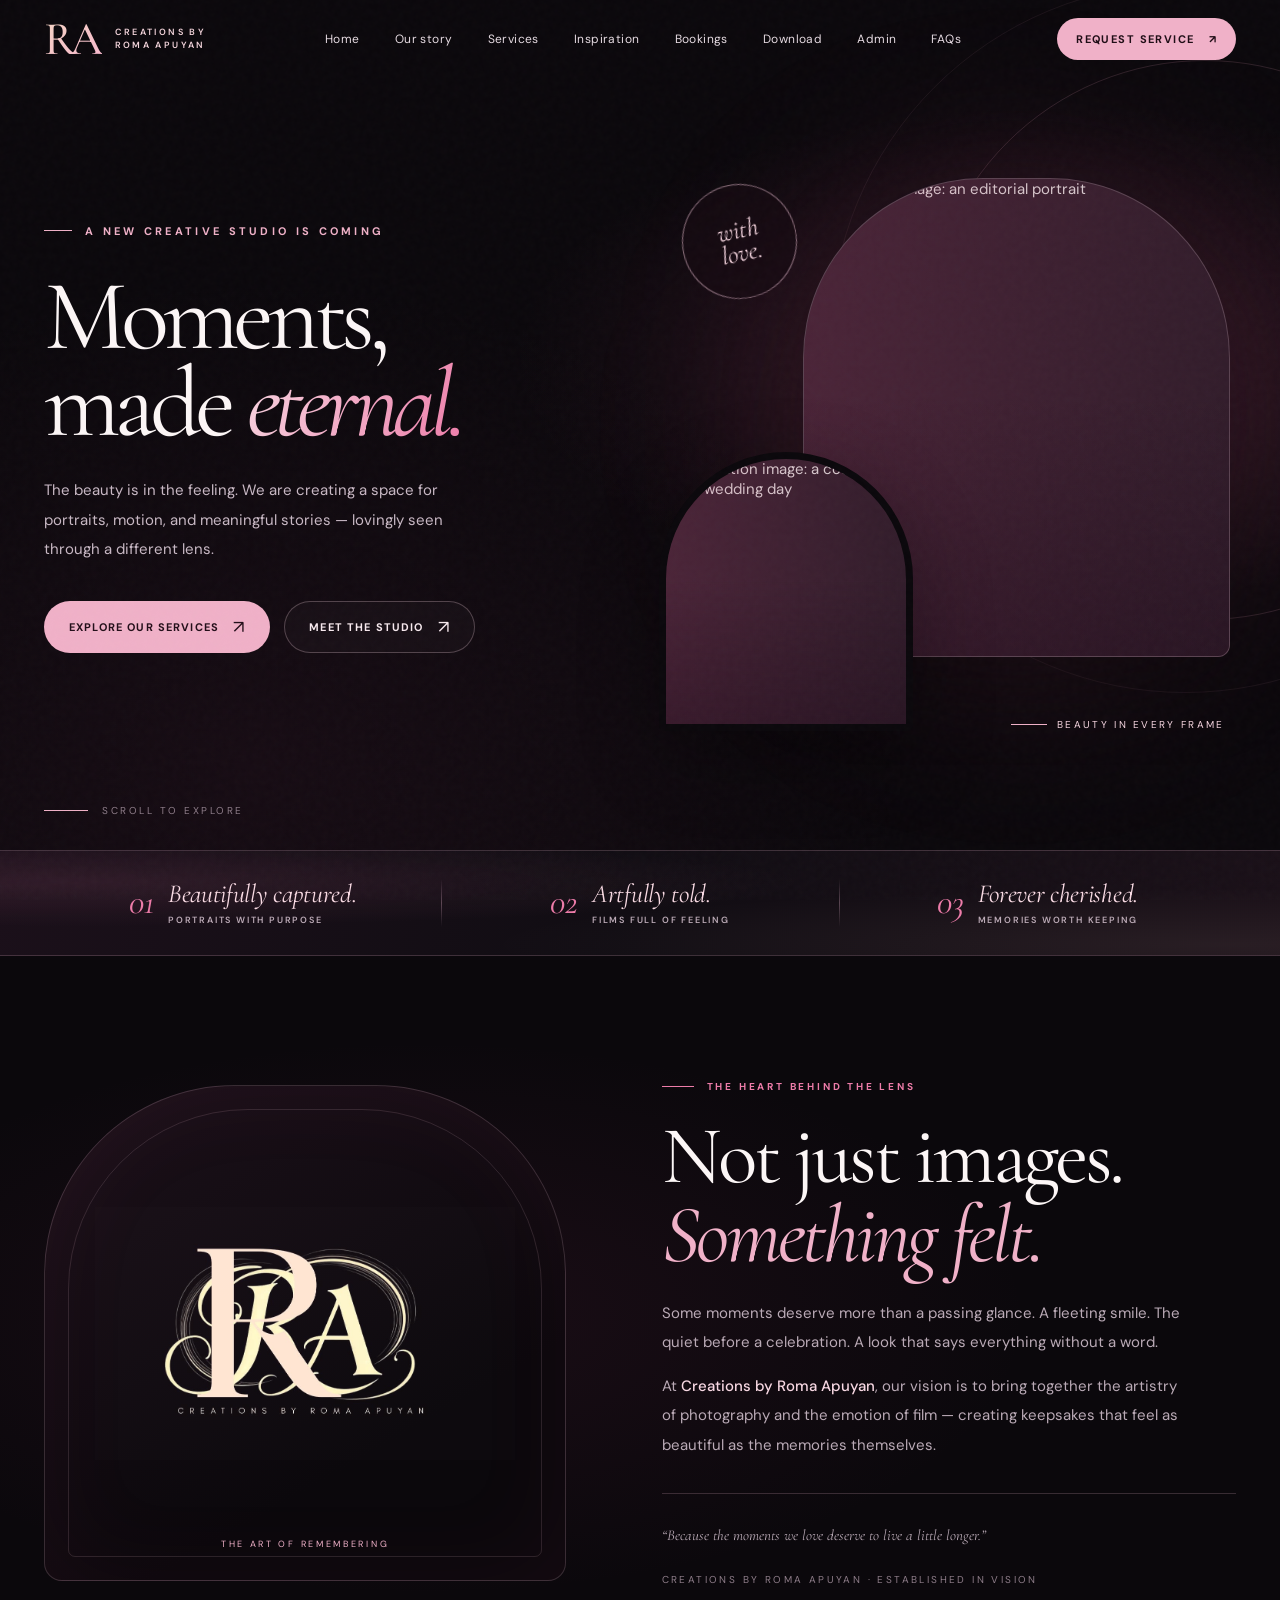
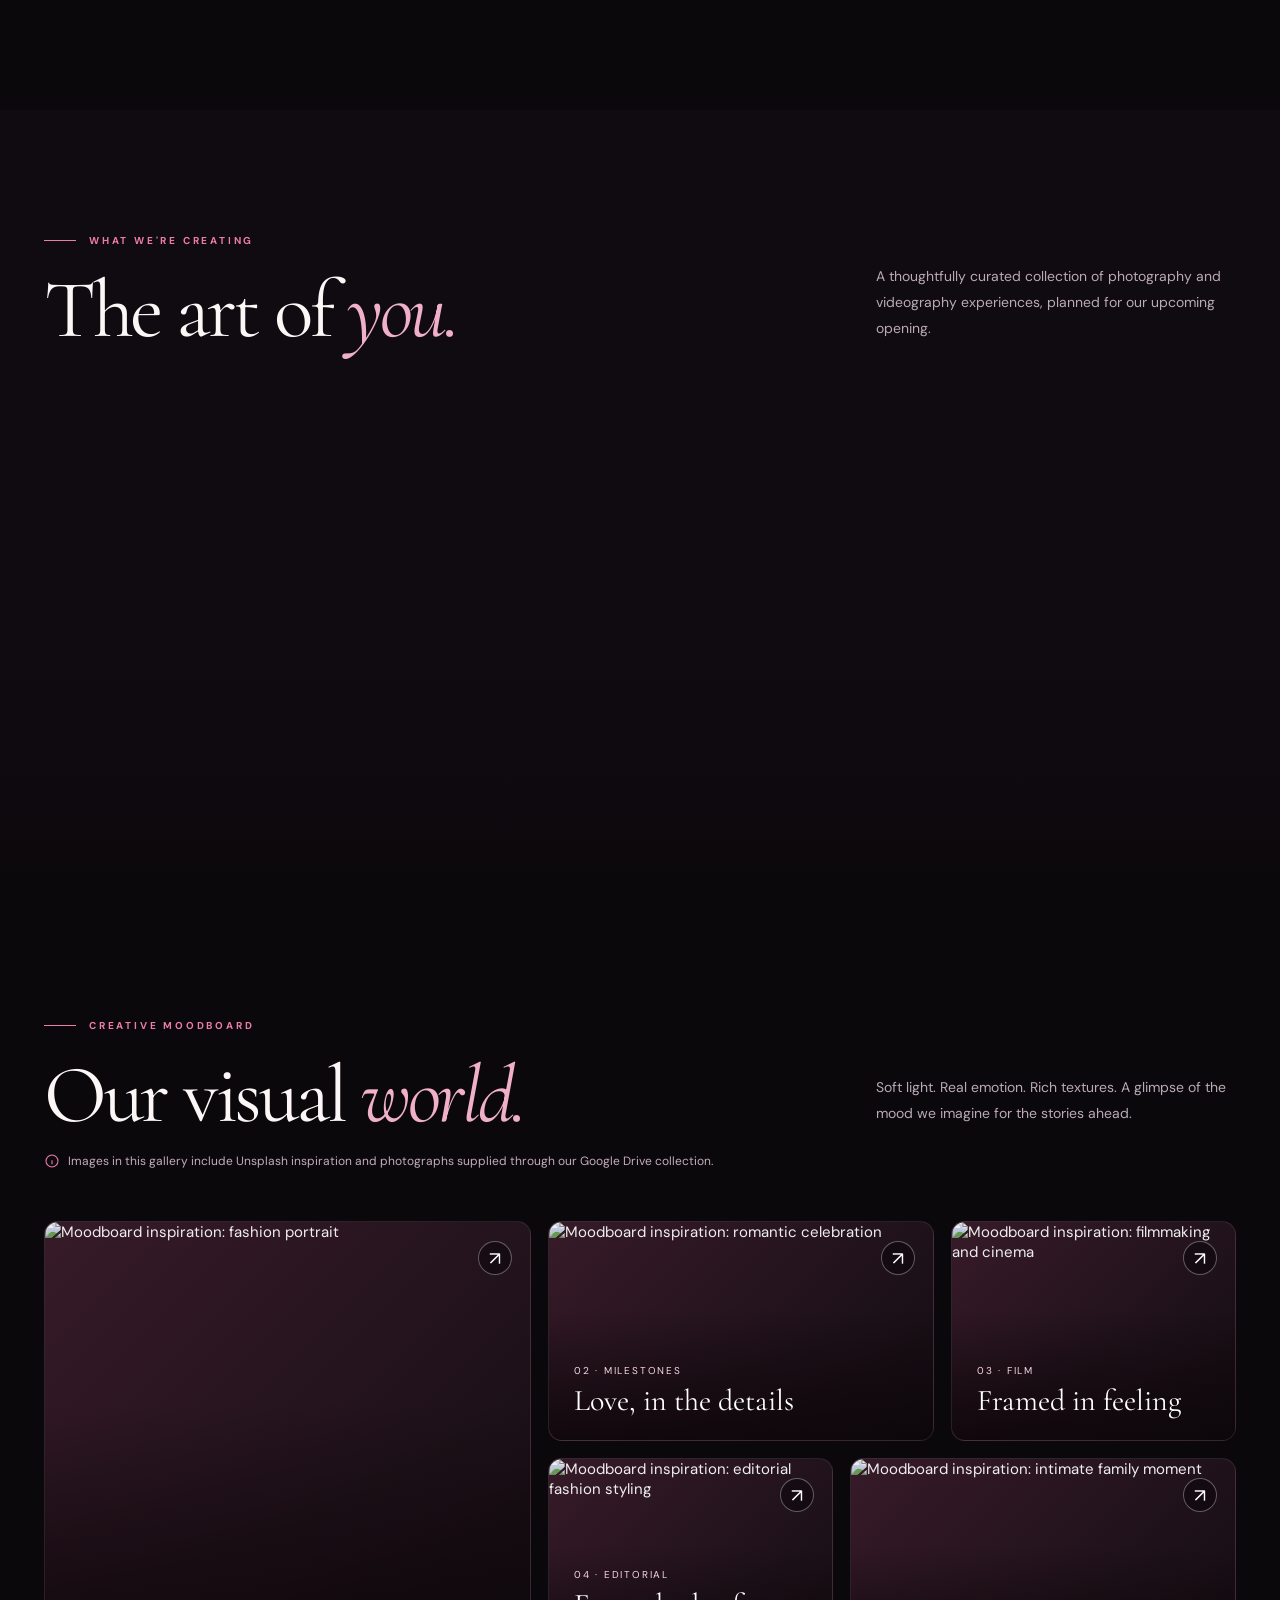
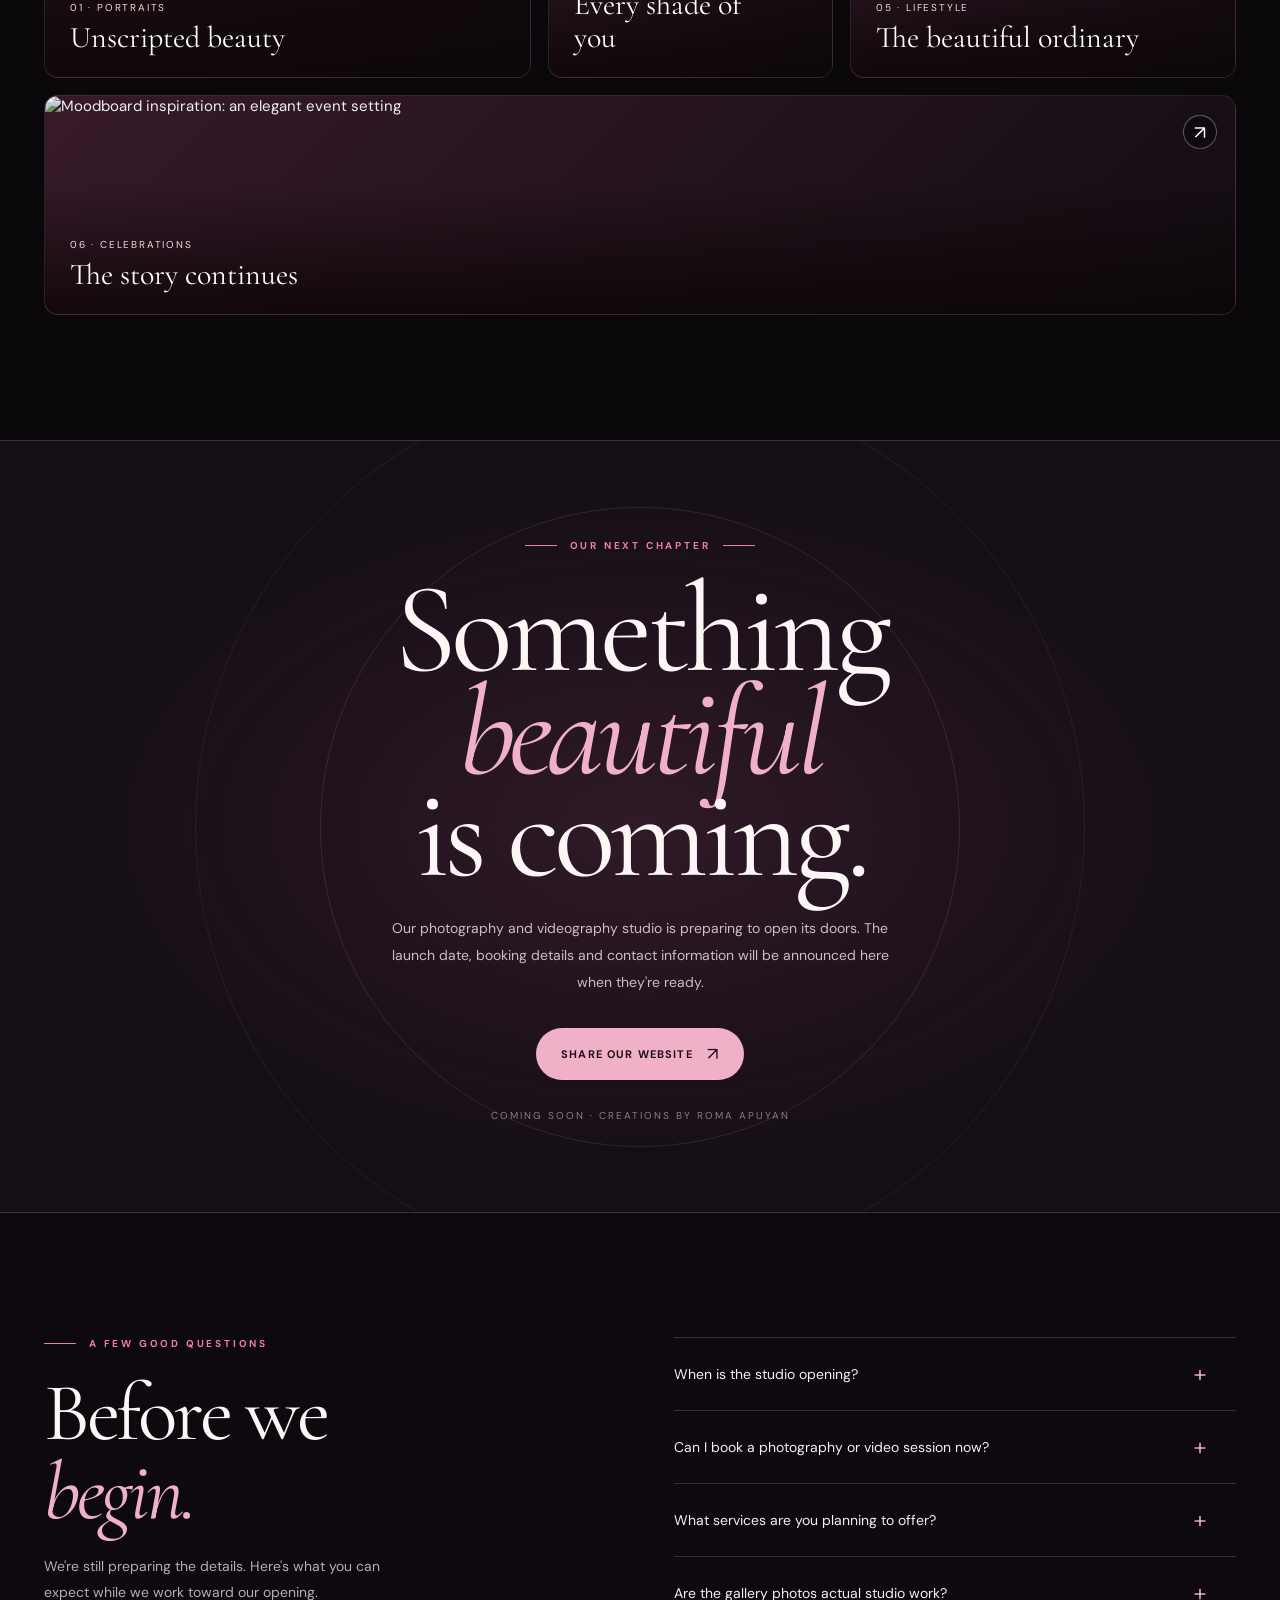
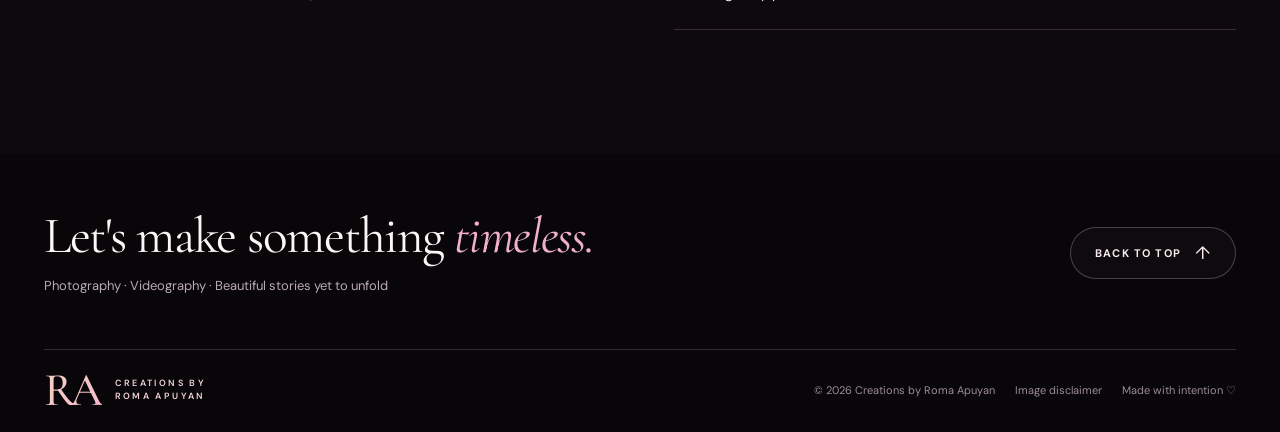
==== commit 295a3542: "Add files via upload" ====
--- a/index.html
+++ b/index.html
@@ -13,7 +13,7 @@
   <meta property="og:url" content="https://creationsbyromaapuyan.studio/">
   <meta name="color-scheme" content="dark">
   <link rel="canonical" href="https://creationsbyromaapuyan.studio/">
-  <link rel="icon" href="data:image/svg+xml,%3Csvg xmlns='http://www.w3.org/2000/svg' viewBox='0 0 64 64'%3E%3Crect width='64' height='64' rx='15' fill='%230b080b'/%3E%3Ctext x='32' y='45' text-anchor='middle' fill='%23f0b3c5' font-family='Georgia' font-size='39'%3ER%3C/text%3E%3C/svg%3E">
+  
   <link rel="preconnect" href="https://fonts.googleapis.com">
   <link rel="preconnect" href="https://fonts.gstatic.com" crossorigin>
   <link href="https://fonts.googleapis.com/css2?family=Cormorant+Garamond:ital,wght@0,400;0,500;0,600;1,400;1,500&family=DM+Sans:wght@400;450;500;600;700&display=swap" rel="stylesheet">
@@ -245,7 +245,7 @@
     }
     @media(prefers-reduced-motion:reduce){html{scroll-behavior:auto}*,*::before,*::after{animation-duration:.01ms!important;transition-duration:.01ms!important}[data-reveal]{opacity:1;transform:none}}
   </style>
-</head>
+<link rel="icon" href="/favicon.ico?v=20261009-11" sizes="any"><link rel="icon" href="/favicon-32.png?v=20261009-11" type="image/png" sizes="32x32"><link rel="apple-touch-icon" href="/apple-touch-icon.png?v=20261009-11"></head>
 <body>
   <div class="progress" id="progress" aria-hidden="true"></div>
   <div class="noise" aria-hidden="true"></div>
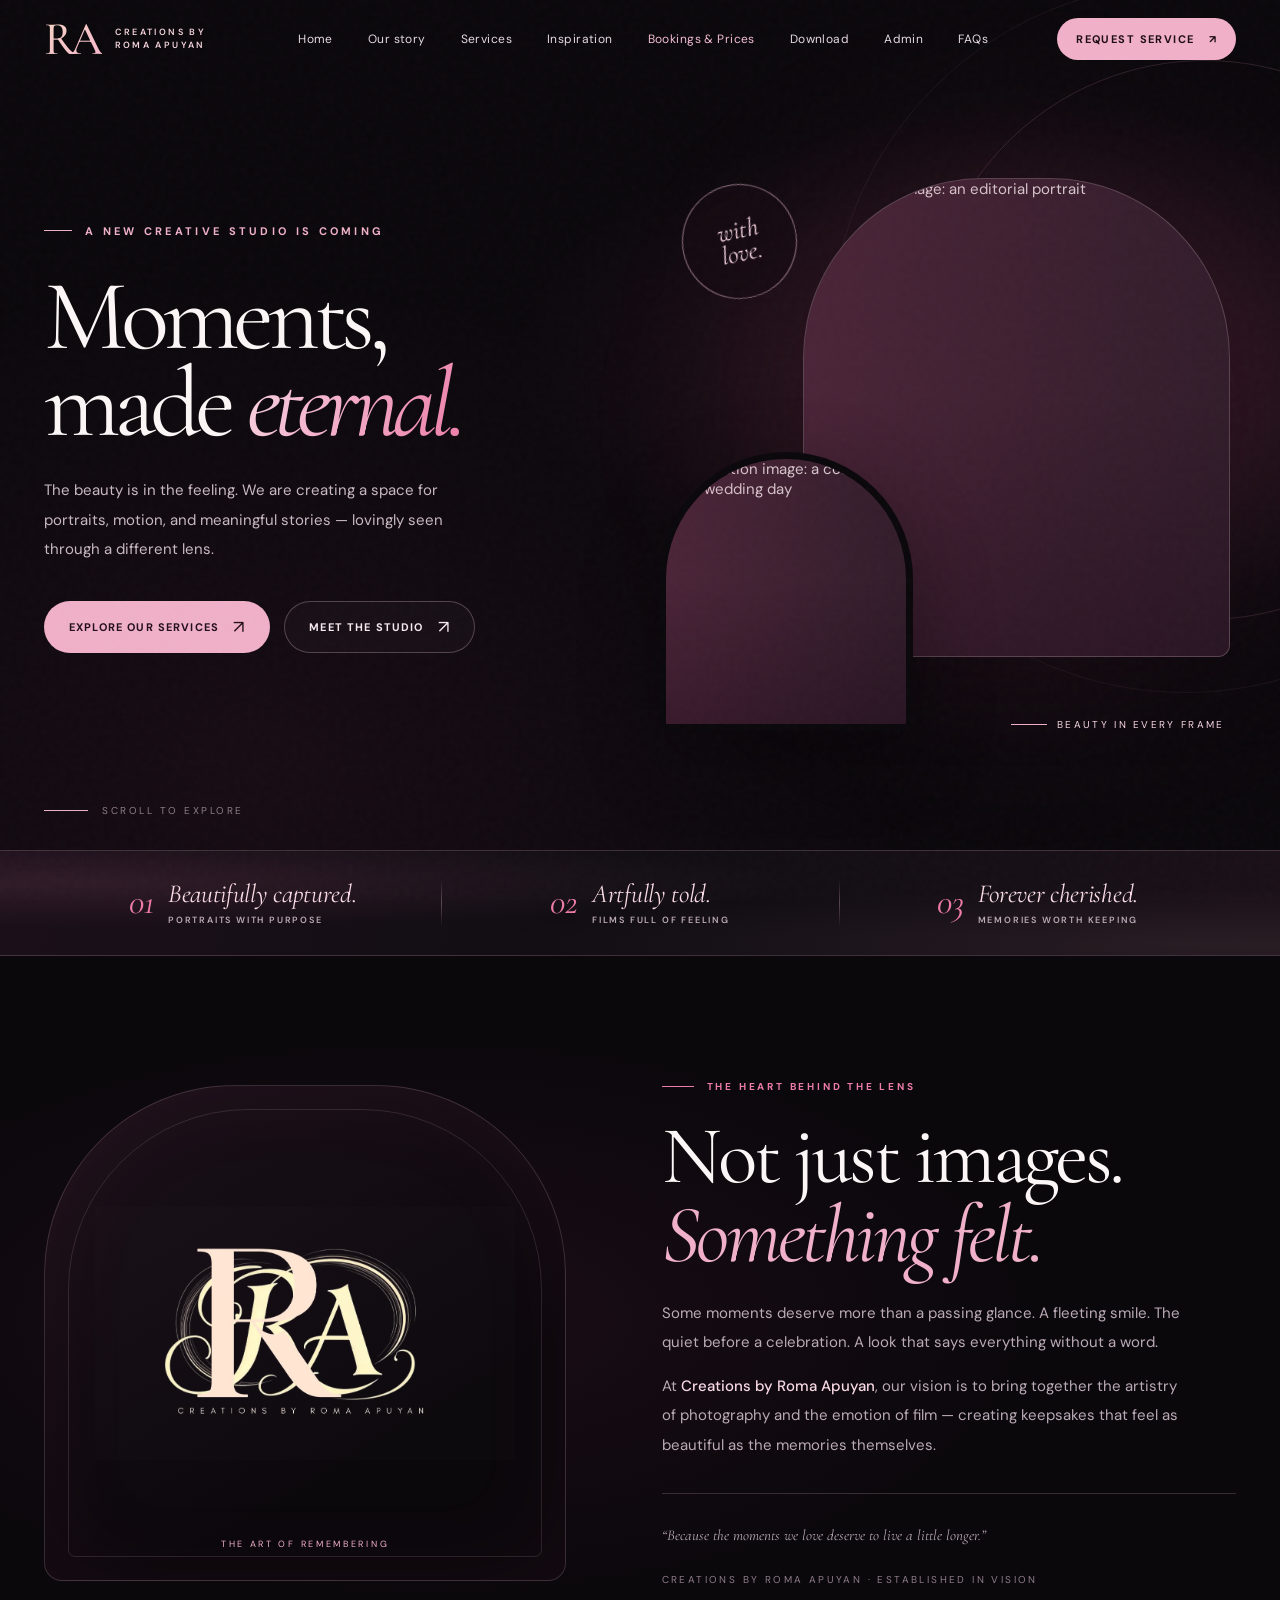
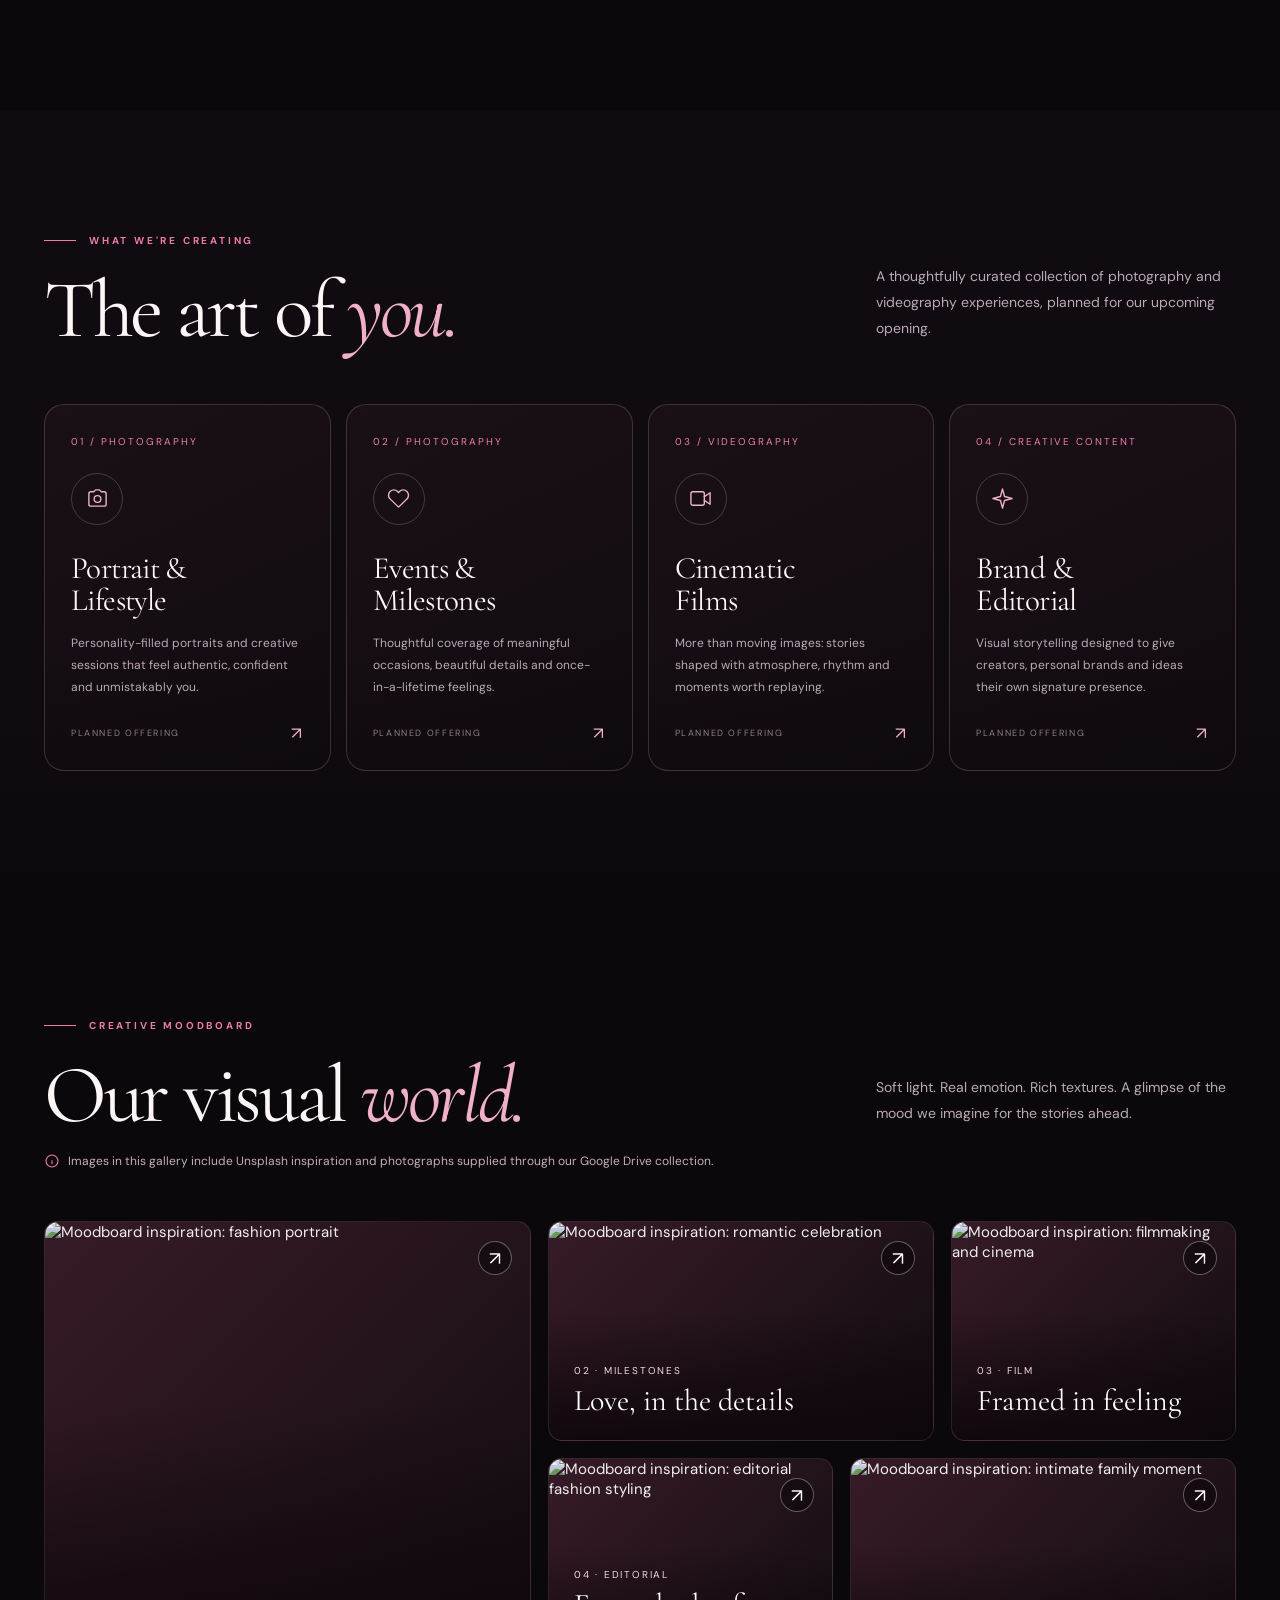
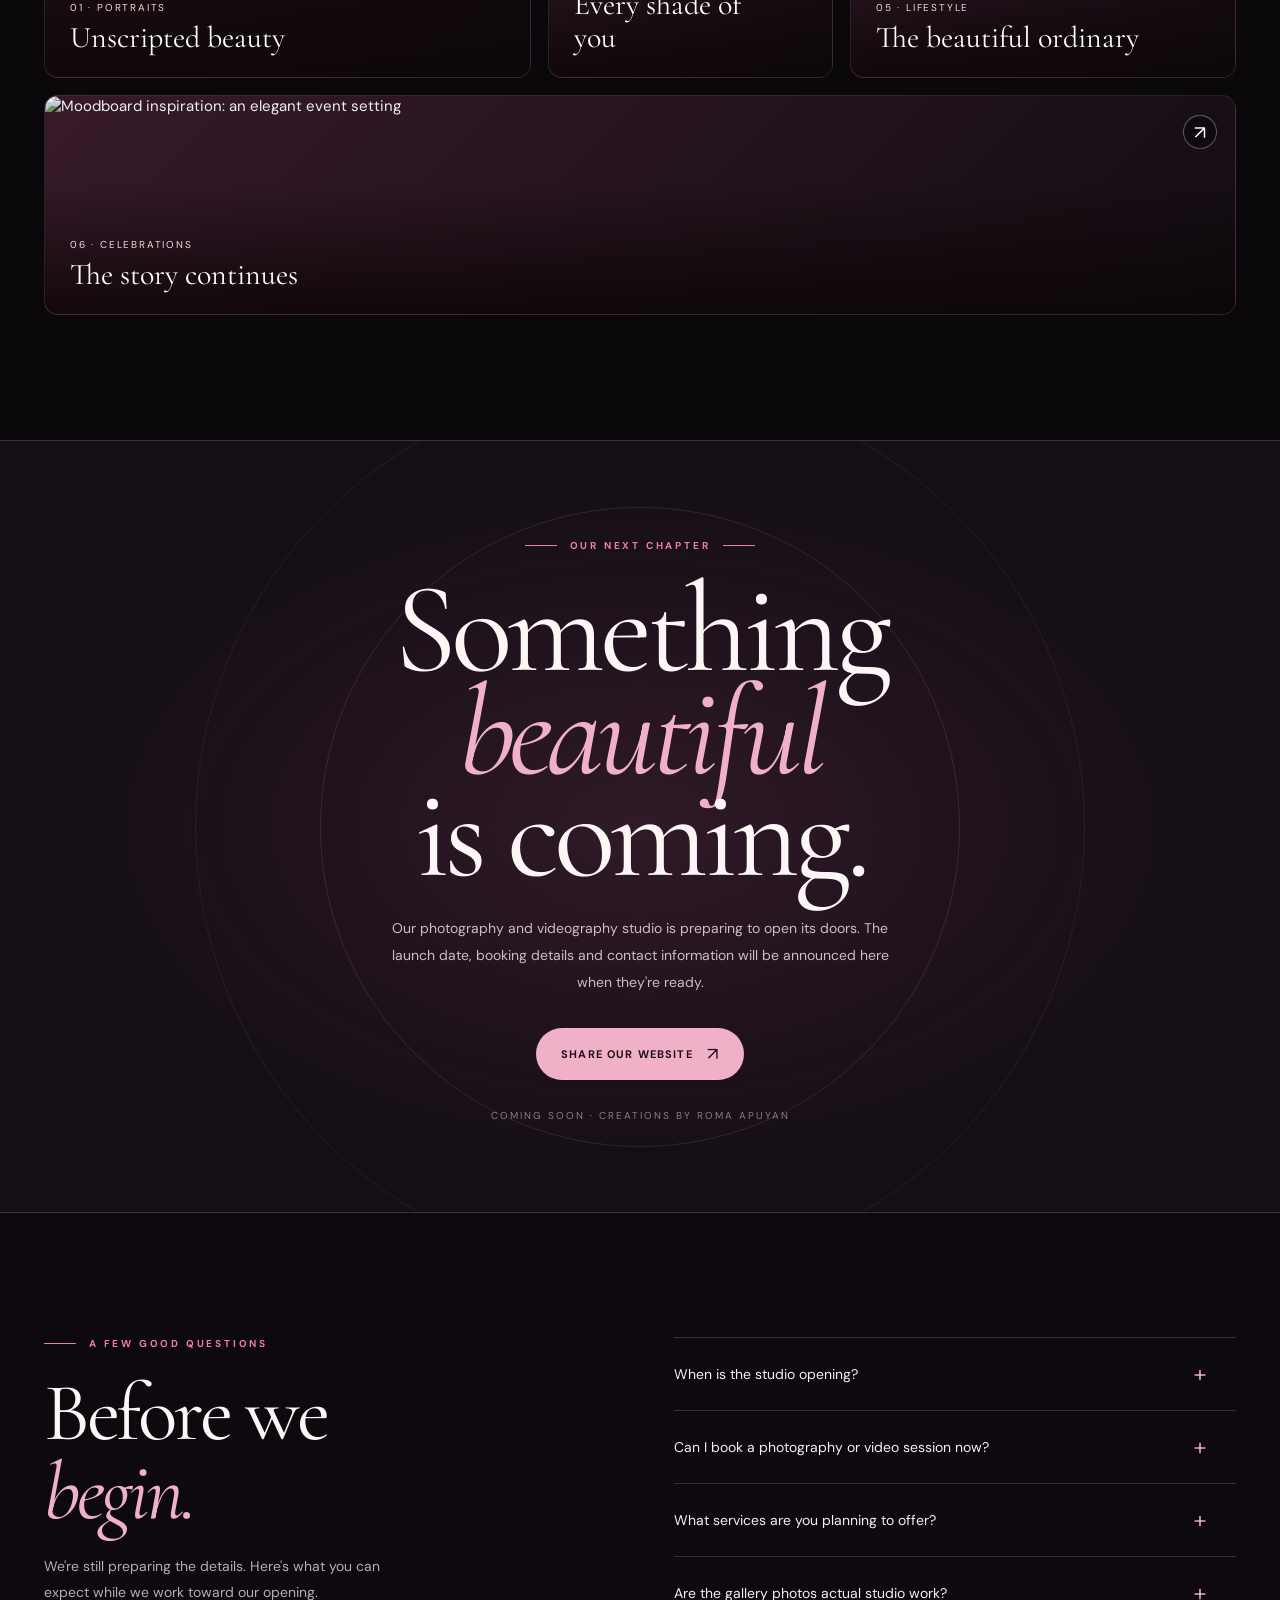
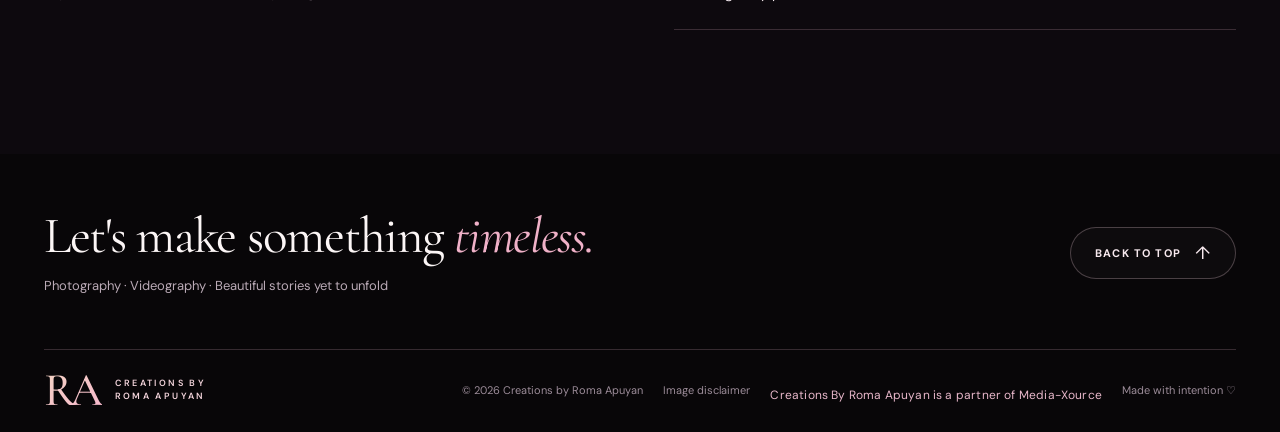
==== commit 054988f0: "Add files via upload" ====
--- a/index.html
+++ b/index.html
@@ -245,7 +245,7 @@
     }
     @media(prefers-reduced-motion:reduce){html{scroll-behavior:auto}*,*::before,*::after{animation-duration:.01ms!important;transition-duration:.01ms!important}[data-reveal]{opacity:1;transform:none}}
   </style>
-<link rel="icon" href="/favicon.ico?v=20261009-11" sizes="any"><link rel="icon" href="/favicon-32.png?v=20261009-11" type="image/png" sizes="32x32"><link rel="apple-touch-icon" href="/apple-touch-icon.png?v=20261009-11"></head>
+<link rel="icon" href="/favicon.ico?v=20261009-11" sizes="any"><link rel="icon" href="/favicon-32.png?v=20261009-11" type="image/png" sizes="32x32"><link rel="apple-touch-icon" href="/apple-touch-icon.png?v=20261009-11"><link rel="stylesheet" href="/assets/css/roma-refined.css?v=20261009-14"></head>
 <body>
   <div class="progress" id="progress" aria-hidden="true"></div>
   <div class="noise" aria-hidden="true"></div>
@@ -261,7 +261,7 @@
         <a href="#story">Our story</a>
         <a href="#services">Services</a>
         <a href="#inspiration">Inspiration</a>
-        <a href="booking.html">Bookings</a>
+        <a href="booking.html">Bookings &amp; Prices</a>
         <a href="download.html">Download</a>
         <a href="admin.html">Admin</a>
         <a href="#questions">FAQs</a>
@@ -445,7 +445,7 @@
       </div>
       <div class="footer-bottom">
         <div class="brand"><span class="brand-mark" aria-hidden="true">RA</span><span class="brand-text">Creations by<br>Roma Apuyan</span></div>
-        <div class="legal"><span>© <span id="year">2026</span> Creations by Roma Apuyan</span><a href="#inspiration">Image disclaimer</a><span>Made with intention ♡</span></div>
+        <div class="legal"><span>© <span id="year">2026</span> Creations by Roma Apuyan</span><a href="#inspiration">Image disclaimer</a><span class="roma-partner">Creations By Roma Apuyan is a partner of Media-Xource</span><span>Made with intention ♡</span></div>
       </div>
     </div>
   </footer>
--- a/assets/css/roma-refined.css
+++ b/assets/css/roma-refined.css
@@ -0,0 +1,152 @@
+/* Creations by Roma Apuyan — studio-wide visual system, release 14.
+   Preserves the original RA wordmark / burgundy-black / blush branding. */
+:root { --roma-ink:#100b10; --roma-rose:#edb2c7; --roma-rose-bright:#f6c8d9;
+  --roma-panel:#1b131c; --roma-panel-raised:#231721; --roma-line:rgba(244,188,207,.17);
+  --roma-text:#faf2f5; --roma-muted:#bdaab8; --roma-serif:'Cormorant Garamond',Georgia,serif;
+  --roma-sans:'DM Sans',Arial,sans-serif; }
+body.roma-app { background: radial-gradient(ellipse 72% 35% at 96% -4%,rgba(139,54,98,.17),transparent 75%),
+  radial-gradient(ellipse 35% 28% at 3% 61%,rgba(91,42,67,.1),transparent 90%),#100b10;
+ color:var(--roma-text); font-family:var(--roma-sans);font-size:14px;line-height:1.6;
+ -webkit-font-smoothing:antialiased; }
+.roma-app a { color:var(--roma-rose-bright); }
+.roma-top{position:sticky;top:0;z-index:60;background:rgba(14,10,15,.96);border-bottom:1px solid var(--roma-line);
+ box-shadow:0 10px 40px rgba(0,0,0,.18);padding:0 clamp(20px,3vw,64px);backdrop-filter:blur(14px);}
+.roma-top-inner {max-width:1700px;min-height:82px;margin:auto;display:flex;flex-wrap:wrap;align-items:center;justify-content:space-between;gap:14px 24px;padding:12px 0;}
+.roma-logo.brand {display:inline-flex;align-items:center;gap:15px;min-width:210px;flex-shrink:0;}
+.roma-logo .brand-mark {font-size:48px;letter-spacing:-.13em;}
+.roma-logo .brand-text {font-size:9px;letter-spacing:.27em;color:#f6dae3;}
+.roma-top-links {display:flex;align-items:center;flex-wrap:wrap;justify-content:flex-end;gap:7px;}
+.roma-top-links a {font-size:12px!important;font-weight:600!important;letter-spacing:.015em!important;white-space:nowrap;
+ color:#deccd6!important;text-decoration:none;padding:11px 12px;border-radius:10px;transition:.15s background,.15s color;}
+.roma-top-links a:hover,.roma-top-links a[aria-current='page'] {background:rgba(245,177,203,.11);color:#ffe2ed!important;}
+.roma-top-links .roma-btn {border-radius:10px;padding:9px 15px;height:auto;}
+.roma-wrap {width:100%;max-width:1760px;margin:0 auto;padding:clamp(36px,4vw,66px) clamp(20px,4vw,76px) 90px;min-height:calc(100vh - 190px);}
+.roma-wrap > .roma-eyebrow, .roma-wrap > h1,.roma-wrap > .roma-lead {text-align:center;margin-inline:auto;}
+.roma-wrap > .roma-eyebrow {font-size:10px;letter-spacing:.3em;margin:0 auto 10px;color:var(--roma-rose-bright);}
+.roma-wrap > h1 {font:500 clamp(55px,5.2vw,91px)/.98 var(--roma-serif);max-width:1300px;letter-spacing:-.03em;margin:0 auto 13px;}
+.roma-wrap > .roma-lead {color:var(--roma-muted);font-size:15px;max-width:740px;margin-bottom:30px;}
+.roma-wrap > #admin-console > #admin-user {text-align:center;margin-top:12px;margin-bottom:20px;font-size:12px;}
+.roma-wrap > .roma-alert {max-width:1180px;margin:18px auto;}
+.roma-wrap > #admin-console > .roma-toolbar, .roma-wrap > #client-view > .roma-toolbar {justify-content:center;width:100%;max-width:1440px;margin:25px auto 48px;
+ padding:0 6px 14px;overflow-x:auto;}
+.roma-toolbar .roma-tab {min-height:45px;height:auto;padding:11px 19px;border:1px solid var(--roma-line);border-radius:13px;
+ color:#e8d2dd;background:rgba(32,21,32,.68);font:600 12px/1.3 var(--roma-sans);transition:background .2s,transform .2s,border-color .2s;}
+.roma-toolbar .roma-tab:hover{background:#342030;border-color:rgba(244,187,211,.55);transform:translateY(-1px);}
+.roma-toolbar .roma-tab.active {background:linear-gradient(135deg,#f5c4d6,#eda6c0);border-color:#f5c4d6;color:#2c1423;box-shadow:0 4px 20px rgba(237,166,192,.12);}
+.roma-wrap section[id^='admin-'] > h2,.roma-wrap section[id^='admin-'] > .roma-flex:first-child h2,
+.roma-wrap #client-view h2,.roma-wrap #auth-view > h2 {font:500 clamp(36px,3vw,55px)/1 var(--roma-serif);
+ text-align:center;letter-spacing:-.025em;margin:0 0 26px;}
+.roma-wrap #admin-requests > .roma-flex:first-child,.roma-wrap #admin-customers > .roma-flex:first-child,
+.roma-wrap #admin-images > .roma-flex:first-child {justify-content:center;gap:18px;flex-wrap:wrap;margin:0 auto 28px;}
+.roma-wrap #admin-requests > .roma-flex:first-child h2,.roma-wrap #admin-customers > .roma-flex:first-child h2 {margin:0;}
+.roma-wrap #admin-images > .roma-flex:first-child {margin-top:-10px;}
+.roma-wrap #admin-images > .roma-lead,.roma-wrap #admin-customers > p.roma-muted{text-align:center;margin-inline:auto;}
+.roma-app h2,.roma-app h3 {color:var(--roma-text);}
+.roma-card {background:linear-gradient(150deg,rgba(36,24,35,.98),rgba(23,17,25,.98));
+ border:1px solid var(--roma-line);border-radius:22px;box-shadow:0 18px 46px rgba(0,0,0,.12);padding:clamp(22px,2.2vw,34px);}
+.roma-app .roma-field {font:500 12px/1.5 var(--roma-sans);color:#ddc7d3;gap:7px;margin-bottom:17px;}
+.roma-app .roma-field input:not([type='checkbox']),.roma-app .roma-field select,.roma-app .roma-field textarea,
+.roma-search{background:#130e16;color:#fff5f9;border:1px solid rgba(240,183,206,.26);border-radius:12px;
+ min-height:48px;font:500 14px/1.45 var(--roma-sans);padding:12px 14px;}
+.roma-app .roma-field textarea{min-height:96px;}
+.roma-app .roma-field input:focus-visible,.roma-app .roma-field textarea:focus-visible,.roma-app .roma-field select:focus-visible{
+ outline:none;border-color:#f2b6cd;box-shadow:0 0 0 3px rgba(245,183,205,.16);}
+.roma-btn{background:#f1b4c9;border:1px solid #f4bed1;border-radius:12px;min-height:44px;padding:11px 18px;
+ color:#25121f;font:700 12px/1.25 var(--roma-sans);transition:background .15s,transform .15s;}
+.roma-btn:not(:disabled):hover{background:#ffd8e6;transform:translateY(-1px);filter:none;}
+.roma-btn.secondary{background:rgba(240,179,205,.045);border-color:rgba(242,174,201,.45);color:#f3c7da;}
+.roma-btn.secondary:hover{background:rgba(240,179,205,.15);}
+.roma-btn.warn{background:#704053;color:white;border-color:#9c6173;}
+.roma-pill {padding:6px 11px;border-radius:99px;background:#281b28;border:1px solid rgba(242,178,202,.35);}
+.roma-note,.roma-booking,.roma-calendar {background:#231824;border-color:var(--roma-line);border-radius:14px;}
+.roma-section-stack {gap:42px;max-width:1550px;margin:auto;}
+.roma-centered-form {max-width:910px;width:100%;margin-inline:auto;}
+.roma-centered-form-wide{max-width:1000px;}
+#admin-services > .roma-section-stack > div:last-child > h3 {text-align:center;font-size:39px;margin-bottom:22px;}
+#admin-payments .roma-centered-form form{gap:16px 24px;}
+#admin-payments .roma-centered-form form .roma-field{margin:0;}
+#admin-payments .roma-centered-form form .roma-btn{justify-self:start;}
+.roma-package-grid{max-width:1500px;margin-inline:auto;display:grid;grid-template-columns:repeat(auto-fill,minmax(min(100%,330px),1fr));gap:22px;}
+.roma-package-tile{border-radius:19px;min-height:240px;}
+.roma-package-tile .roma-banner{border-radius:14px;height:185px;}
+.roma-layout{grid-template-columns:minmax(260px,360px) minmax(0,1fr);max-width:1560px;margin-inline:auto;gap:24px;}
+#auth-view .roma-layout{grid-template-columns:minmax(270px,420px) minmax(320px,620px);justify-content:center;}
+#admin-booking-list,.roma-stack{min-width:0;}
+#admin-booking-details,#my-booking-details{min-width:0;}
+#new-booking{max-width:860px;margin:30px auto;padding:clamp(24px,3vw,40px);}
+#admin-calendar{max-width:1480px;margin-inline:auto;}
+#calendar-admin,#calendar-customer{max-width:1180px;margin-inline:auto;}
+#admin-calendar > #block-form,#admin-calendar > .roma-card{max-width:900px;margin-inline:auto;}
+#admin-images #image-positions{max-width:1540px;margin:auto;grid-template-columns:repeat(auto-fill,minmax(min(100%,325px),1fr));gap:22px;}
+.roma-table-wrap{background:#1d1420;border:1px solid var(--roma-line);border-radius:18px;overflow:auto;}
+.roma-table th{background:#342033;color:#ffe3ee;font-size:11px;letter-spacing:.04em;text-transform:uppercase;}
+.roma-table td,.roma-table th{padding:15px 18px;}
+#customer-search{max-width:460px;}
+#admin-customers > .roma-field{max-width:460px;margin:0 auto 23px!important;}
+.roma-alert.error{background:#49222e;border-color:#a95d74;color:#ffe7ee;}
+.roma-loading{min-height:180px;}
+.roma-footer{margin-top:auto;padding:30px 20px 38px;text-align:center;border-top:1px solid var(--roma-line);
+ background:rgba(20,13,20,.7);font-size:12px;color:#d9becc;letter-spacing:.015em;}
+.roma-footer .roma-footer-main{display:block;font-family:var(--roma-serif);font-size:25px;color:#f4d6e1;line-height:1.2;margin-bottom:6px;}
+.roma-footer .roma-partner {display:block;margin-top:5px;font-size:12px;color:#d5a7ba;}
+/* Premium payment-method directory */
+.roma-payment-methods {max-width:1140px;grid-template-columns:repeat(auto-fit,minmax(min(100%,320px),1fr));gap:20px;}
+.roma-payment-card {display:flex;flex-direction:column;min-height:245px;padding:26px;border:1px solid rgba(236,175,201,.22);
+ border-radius:20px;background:linear-gradient(135deg,#281b29,#1b141e 75%);box-shadow:0 14px 36px rgba(0,0,0,.12);}
+.roma-payment-head {display:flex;align-items:center;gap:14px;margin-bottom:20px;min-width:0;}
+.roma-payment-monogram {display:grid;place-items:center;flex:0 0 52px;width:52px;height:52px;border-radius:14px;
+ background:linear-gradient(145deg,#f5c5d8,#c78ba7);color:#311826;font:600 26px var(--roma-serif);}
+.roma-payment-meta {flex:1;min-width:0;}
+.roma-payment-name{font:600 27px/1.05 var(--roma-serif);margin:0;color:#fae6ef;overflow-wrap:anywhere;}
+.roma-payment-provider{margin:5px 0 0;color:#bca7b5;font-size:12px;}
+.roma-payment-status {display:inline-flex;align-items:center;gap:6px;border-radius:99px;padding:6px 10px;white-space:nowrap;
+ border:1px solid #86647c;background:#302230;color:#f0c1d6;font-size:10px;font-weight:700;}
+.roma-payment-status.is-active{background:rgba(54,100,77,.22);border-color:rgba(104,165,128,.4);color:#b5e3c5;}
+.roma-payment-status::before{content:'';width:6px;height:6px;border-radius:50%;background:currentColor;}
+.roma-payment-details {display:grid;grid-template-columns:1fr;gap:13px;padding-top:15px;border-top:1px solid rgba(246,191,211,.13);flex:1;}
+.roma-payment-details div{min-width:0;}
+.roma-payment-details dt{font-size:10px;letter-spacing:.11em;color:#bc9dae;text-transform:uppercase;margin:0 0 4px;}
+.roma-payment-details dd{margin:0;font-size:13px;color:#fff4f8;overflow-wrap:anywhere;white-space:pre-wrap;}
+.roma-payment-actions {display:flex;gap:9px;flex-wrap:wrap;margin-top:24px;padding-top:17px;border-top:1px solid rgba(246,191,211,.12);}
+.roma-payment-actions .roma-btn{margin:0;flex:1;min-width:108px;}
+/* High-design download page */
+.roma-download-wrap{max-width:1520px;margin:0 auto;padding:clamp(45px,6vw,95px) clamp(20px,4vw,76px) 100px;min-height:calc(100vh - 176px);}
+.roma-download-hero {text-align:center;max-width:840px;margin:0 auto 50px;}
+.roma-download-hero .roma-eyebrow{letter-spacing:.25em;font-size:10px;}
+.roma-download-hero h1{font:500 clamp(60px,7vw,106px)/.92 var(--roma-serif);letter-spacing:-.045em;margin:18px auto 25px;}
+.roma-download-hero h1 em{font-weight:400;color:#f2acc8;}
+.roma-download-hero p{max-width:590px;margin:auto;color:#cbb9c4;font-size:15px;}
+.roma-download-grid{display:grid;grid-template-columns:repeat(2,minmax(0,1fr));gap:25px;max-width:1160px;margin:0 auto;}
+.roma-download-card {display:flex;flex-direction:column;min-height:398px;padding:clamp(30px,4vw,54px);border:1px solid rgba(242,188,210,.21);
+ border-radius:26px;background:radial-gradient(ellipse 95% 65% at 100% 0%,rgba(128,65,96,.18),transparent 80%),#1d141e;
+ box-shadow:0 24px 65px rgba(0,0,0,.2);position:relative;overflow:hidden;}
+.roma-download-card::after{content:'';position:absolute;right:-62px;bottom:-112px;width:265px;height:265px;border:1px solid rgba(244,179,204,.14);border-radius:50%;pointer-events:none;}
+.roma-download-icon{display:grid;place-items:center;width:65px;height:65px;border-radius:18px;border:1px solid rgba(239,176,202,.36);
+ color:#fac9da;background:#38233a;margin-bottom:27px;font:500 32px var(--roma-serif);}
+.roma-download-card .roma-download-label{font:700 10px/1.5 var(--roma-sans);color:#e2aac0;letter-spacing:.22em;text-transform:uppercase;}
+.roma-download-card h2 {font:500 clamp(36px,3.6vw,52px)/1 var(--roma-serif);margin:9px 0 18px;max-width:400px;}
+.roma-download-card p {font-size:14px;line-height:1.85;color:#c8b3c1;max-width:405px;margin:0 0 36px;}
+.roma-download-card .roma-download-tag{align-self:flex-start;margin-top:auto;padding:12px 19px;border-radius:99px;border:1px solid rgba(239,171,200,.45);
+ color:#f0bfd2;background:#352435;font-size:11px;font-weight:700;letter-spacing:.06em;}
+.roma-download-bottom{margin:42px auto 0;max-width:850px;text-align:center;color:#a995a4;font-size:12px;}
+/* Original homepage keeps its art direction; align partner treatment & navigation. */
+body:not(.roma-app) .site-footer .roma-partner {display:block;margin-top:9px;font-family:var(--roma-sans);font-size:12px;
+ color:#e8b7ca;letter-spacing:.015em;}
+body:not(.roma-app) .nav-links a[href='booking.html'] {color:#f2bdd0;}
+@media(max-width:1100px){.roma-top-inner{flex-direction:column;align-items:center;gap:12px;padding-block:16px;}
+ .roma-top-links{justify-content:center;gap:4px;}.roma-wrap{padding-inline:24px;}
+ .roma-toolbar{flex-wrap:wrap;overflow:visible!important;gap:8px;}.roma-layout{grid-template-columns:1fr;}
+ #auth-view .roma-layout{grid-template-columns:1fr 1fr;}}
+@media(max-width:780px){.roma-download-grid{grid-template-columns:1fr;max-width:600px;}
+ .roma-download-card{min-height:340px;}.roma-download-hero h1{font-size:66px;}
+ #auth-view .roma-layout{grid-template-columns:1fr;max-width:680px;}
+ #admin-payments .roma-centered-form form{display:flex;flex-direction:column;}
+ .roma-top-links{flex-wrap:nowrap;overflow-x:auto;max-width:100%;justify-content:flex-start;scrollbar-width:thin;padding-bottom:6px;}
+ .roma-wrap{padding:30px 17px 70px;}.roma-wrap > h1{font-size:56px;}
+ .roma-wrap section[id^='admin-'] > h2 {font-size:40px;}.roma-payment-card{padding:22px;}}
+@media(max-width:480px){.roma-top{padding-inline:14px;}.roma-logo.brand{min-width:0;}.roma-logo .brand-mark{font-size:42px;}
+ .roma-toolbar .roma-tab{font-size:11px;min-height:40px;padding:10px 12px;}
+ .roma-download-hero h1{font-size:58px;}.roma-download-card h2{font-size:38px;}
+ .roma-download-card{padding:28px;}.roma-2cols{grid-template-columns:1fr;}}
+/* Keep a single payment method centered and substantial, rather than a tiny grid tile. */
+.roma-payment-methods:has(> .roma-payment-card:only-child){grid-template-columns:minmax(0,min(100%,610px));justify-content:center;}
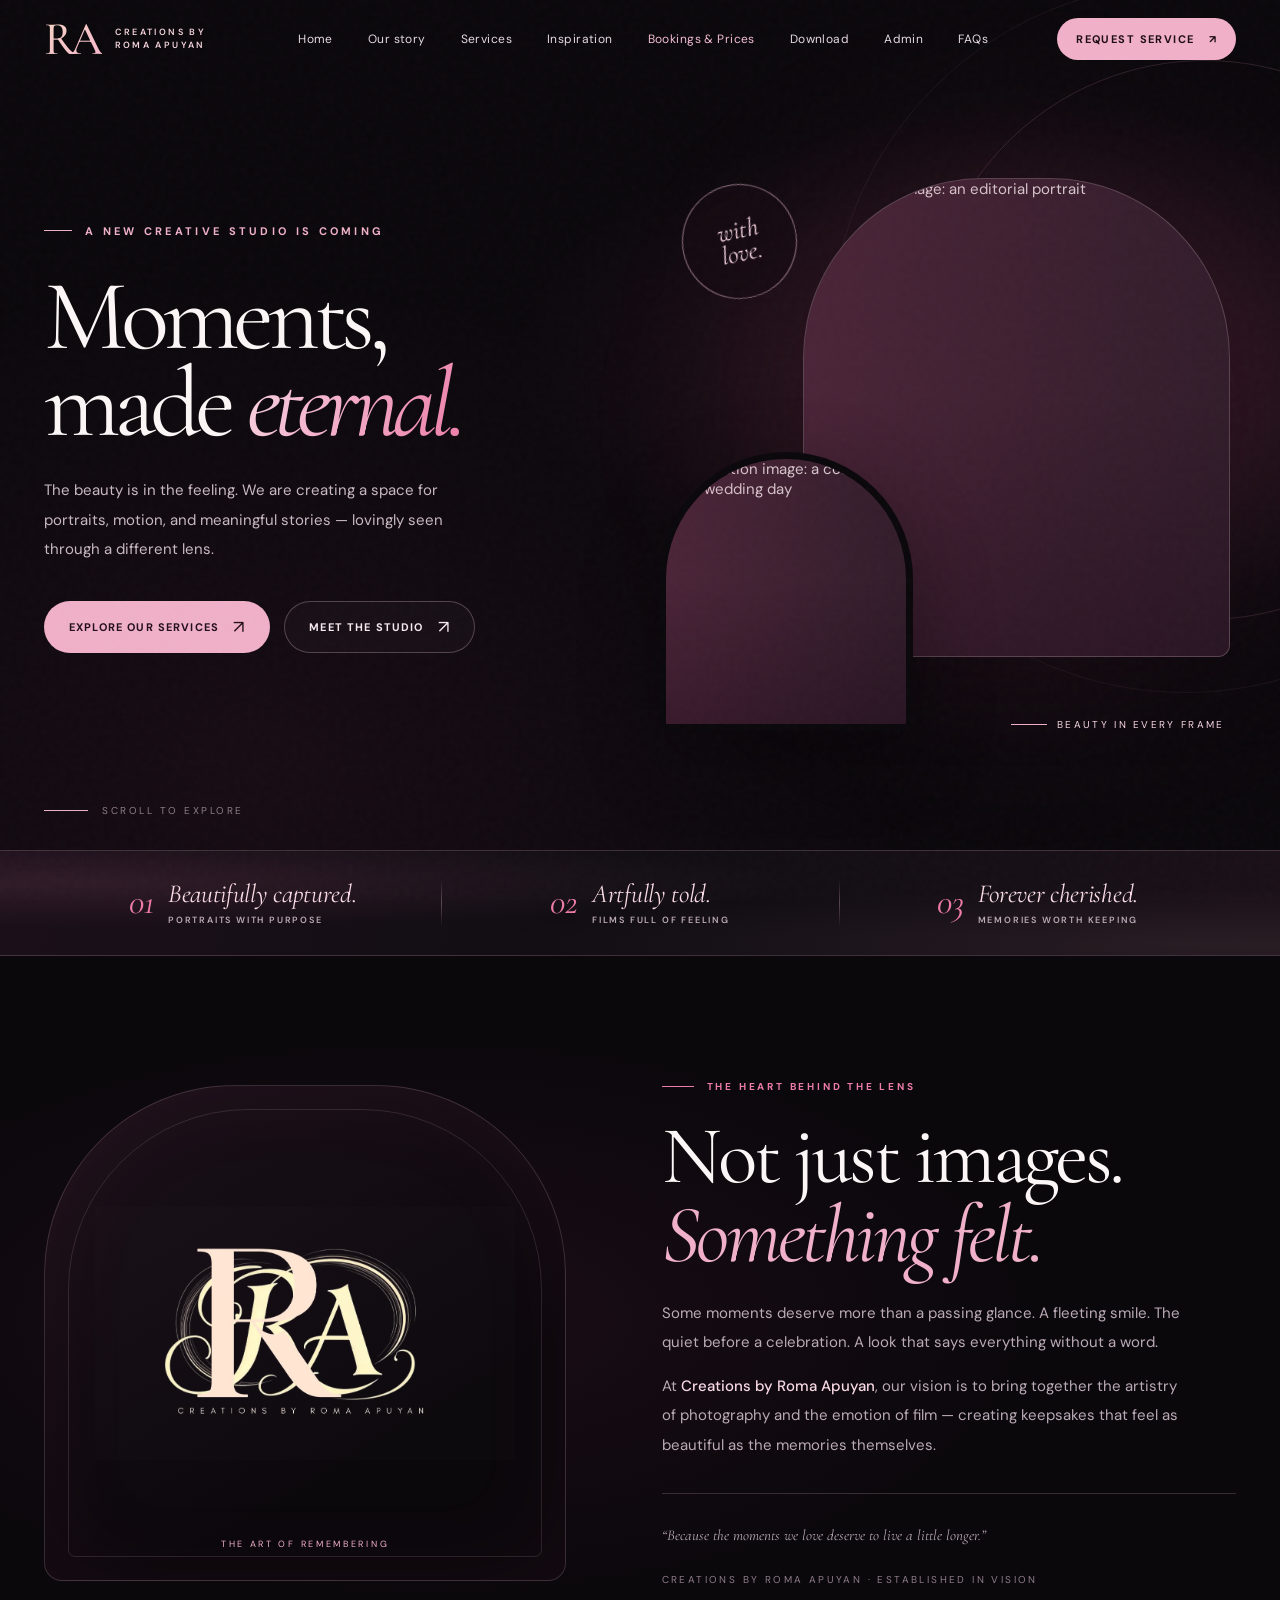
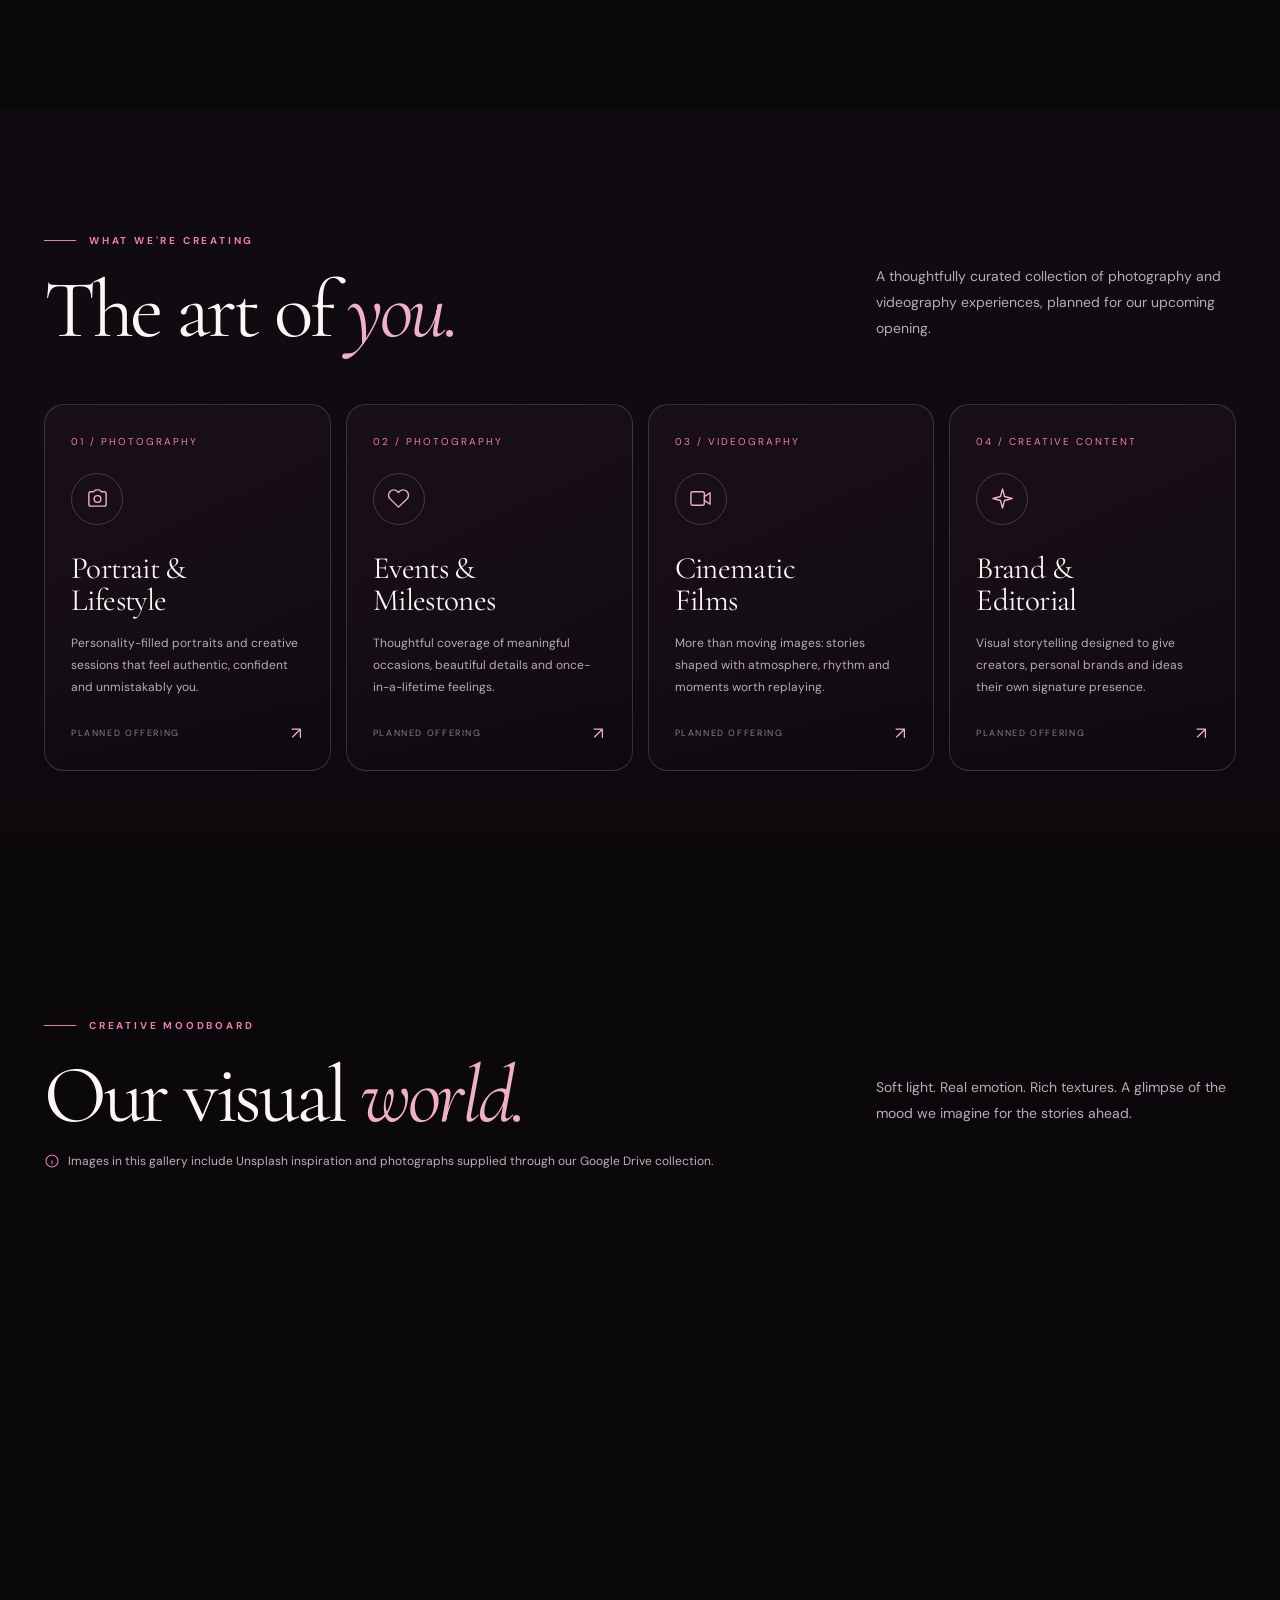
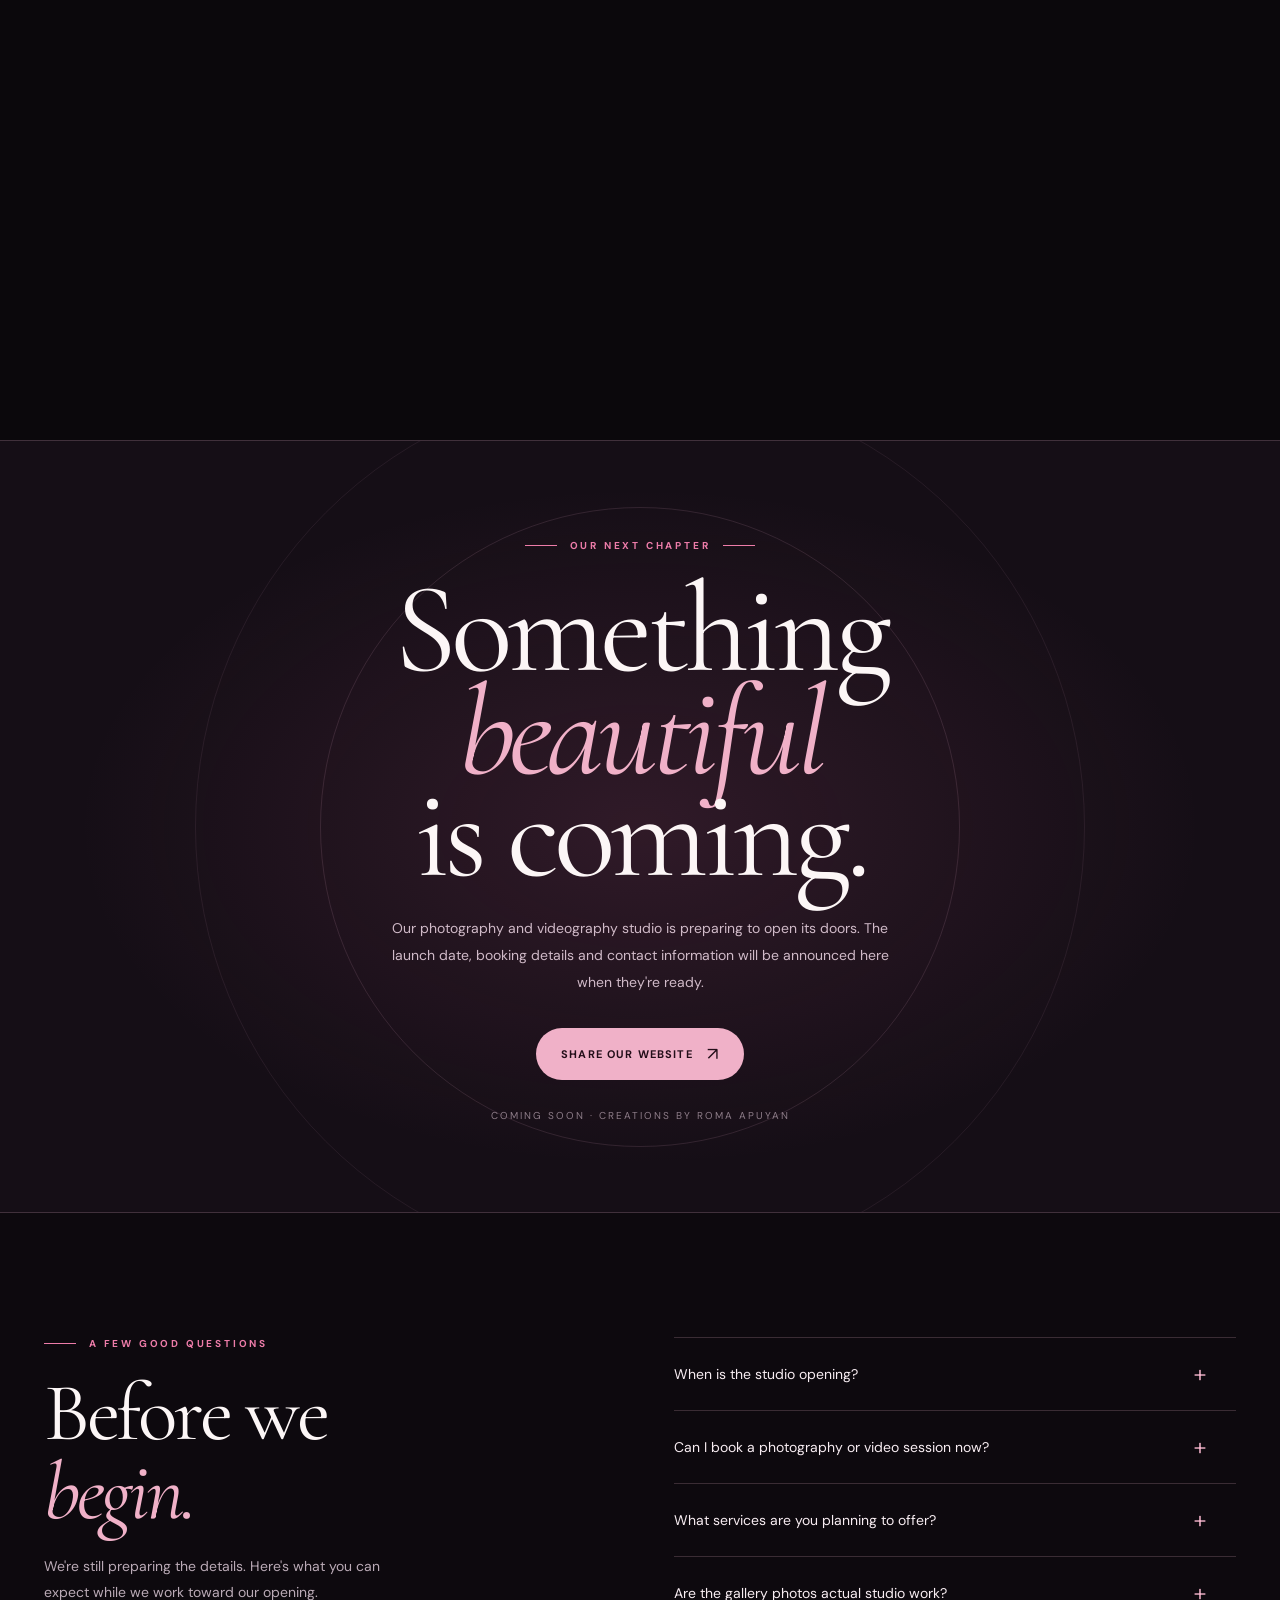
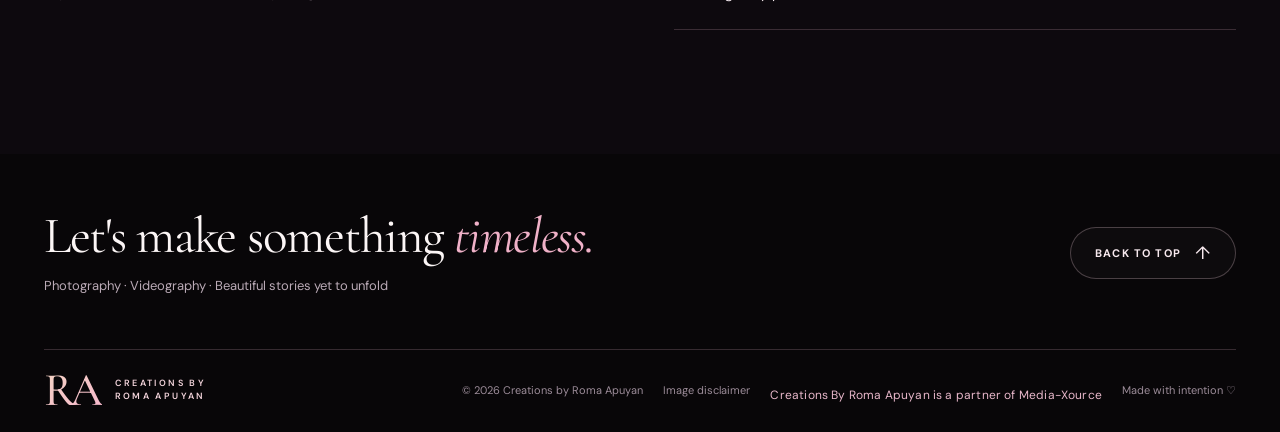
==== commit 22d4155f: "Add files via upload" ====
--- a/index.html
+++ b/index.html
@@ -531,6 +531,8 @@
         toastTimeout=setTimeout(()=>toast.classList.remove('show'),3000);
       };
       document.getElementById('share-btn').addEventListener('click',async () => {
+        const configured=document.getElementById('share-btn').dataset.customHref;
+        if(configured){window.location.assign(configured);return;}
         const url='https://creationsbyromaapuyan.studio/';
         if(navigator.share){
           try{await navigator.share({title:'Creations by Roma Apuyan',text:'A photography and videography studio coming soon.',url});return}
@@ -543,6 +545,7 @@
   </script>
   <script defer src="https://cdn.jsdelivr.net/npm/@supabase/supabase-js@2/dist/umd/supabase.js"></script>
   <script defer src="assets/js/roma-common.js"></script>
+  <script defer src="assets/js/roma-page-content.js?v=20261009-15"></script>
   <script defer src="assets/js/drive-images.js?v=8"></script>
   <script defer src="assets/js/roma-home.js?v=8"></script>
   <script>
--- a/assets/css/roma-refined.css
+++ b/assets/css/roma-refined.css
@@ -150,3 +150,18 @@
  .roma-download-card{padding:28px;}.roma-2cols{grid-template-columns:1fr;}}
 /* Keep a single payment method centered and substantial, rather than a tiny grid tile. */
 .roma-payment-methods:has(> .roma-payment-card:only-child){grid-template-columns:minmax(0,min(100%,610px));justify-content:center;}
+
+/* STAGE 15: standardized photo/card previews and inline page customizer */
+.roma-banner {display:block;width:100%;height:auto;aspect-ratio:16/9;object-fit:cover;object-position:center;border-radius:14px;background:#20151d}
+.service-drive-image {width:100%;aspect-ratio:16/9;object-fit:cover;object-position:center;border-radius:12px}
+.roma-preview-box{display:flex;align-items:center;justify-content:center;min-height:125px;width:100%;margin:11px 0;padding:8px;border:1px solid rgba(230,178,203,.24);border-radius:14px;background:#120d13;overflow:hidden}
+.roma-preview-box img{display:block;width:100%;height:auto;max-height:290px;aspect-ratio:16/9;object-fit:cover;border-radius:9px}
+.roma-preview-icon{max-width:150px;min-height:145px}.roma-preview-icon img{width:128px;height:128px;aspect-ratio:1;object-fit:contain}
+.roma-preview-qr{max-width:200px;min-height:145px}.roma-preview-qr img{width:160px;height:160px;aspect-ratio:1;object-fit:contain}
+.roma-preview-current{min-height:165px}.roma-preview-current img{aspect-ratio:16/10;max-height:220px}
+.roma-preview-empty{color:#bb9bad;text-align:center;font-size:13px}.roma-preview-caption{font-size:12px;margin-bottom:14px}
+.roma-payment-monogram{overflow:hidden;display:flex;align-items:center;justify-content:center}.roma-method-icon{width:100%;height:100%;object-fit:contain;border-radius:12px;display:block}
+.roma-customizer-sections{display:grid;gap:22px}.roma-cms-section{padding:clamp(16px,3vw,26px)}.roma-cms-grid{display:grid;grid-template-columns:repeat(auto-fit,minmax(min(100%,320px),1fr));gap:14px}.roma-cms-field{padding:15px;border-radius:12px;border:1px solid rgba(222,178,199,.14);background:#151018}.roma-cms-actions{display:flex;justify-content:flex-end}.roma-cms-field textarea{min-height:75px}
+@media(max-width:700px){.roma-cms-grid{grid-template-columns:1fr}}
+
+.roma-customer-method-icon{float:left;width:58px;height:58px;aspect-ratio:1;object-fit:contain;border-radius:12px;margin:0 14px 12px 0;background:#261823;padding:5px}
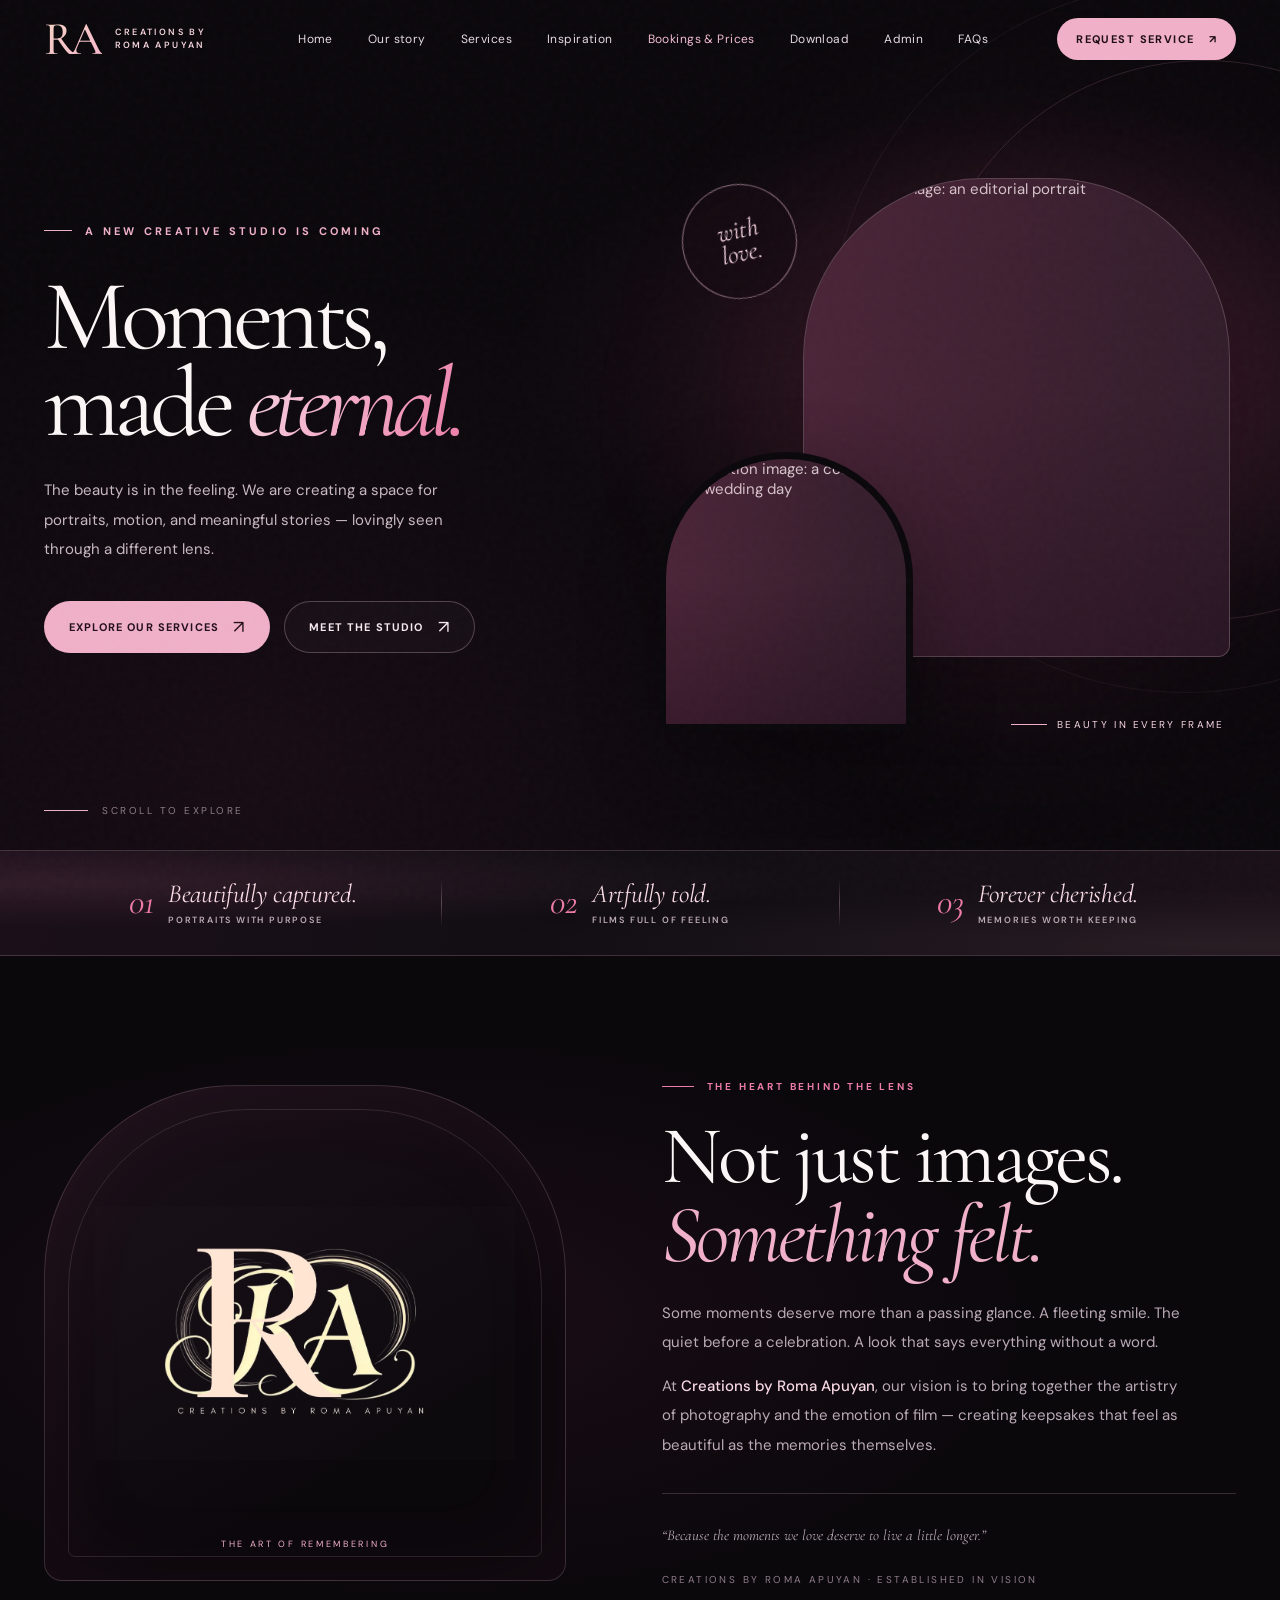
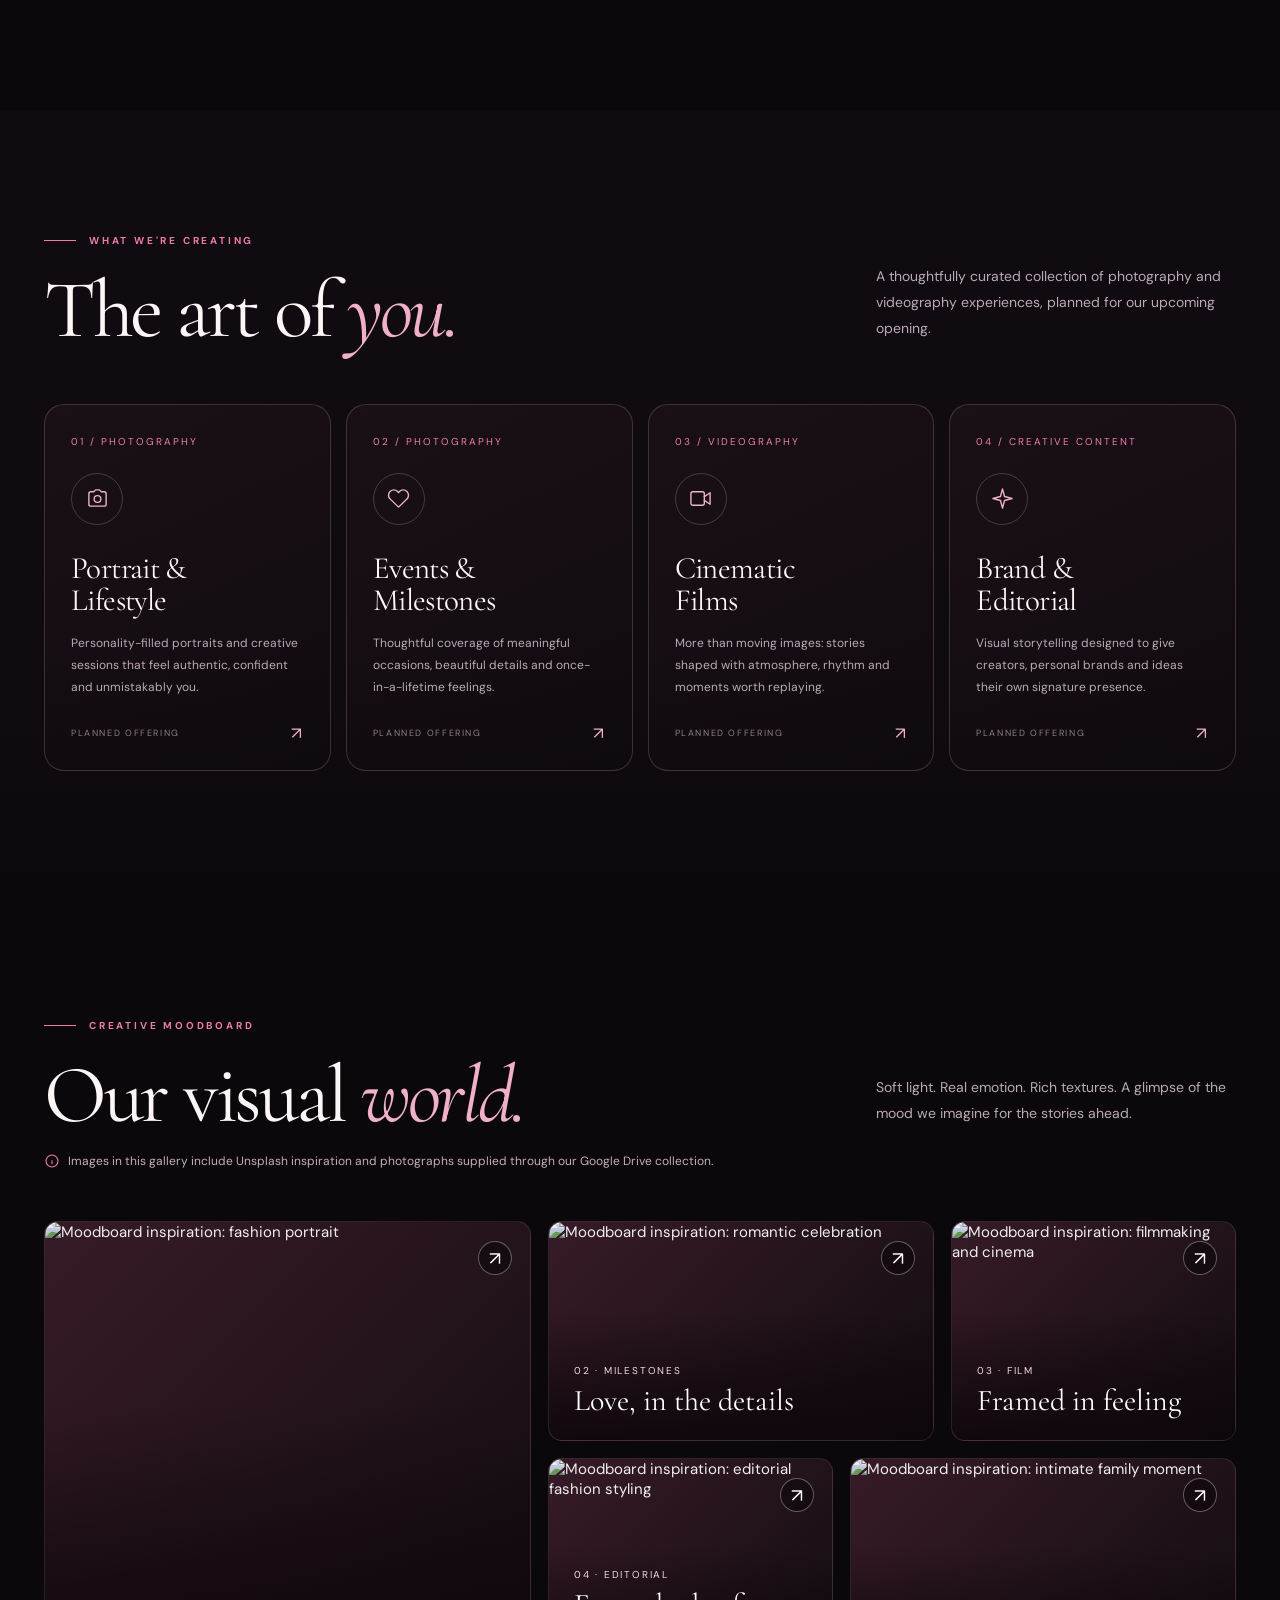
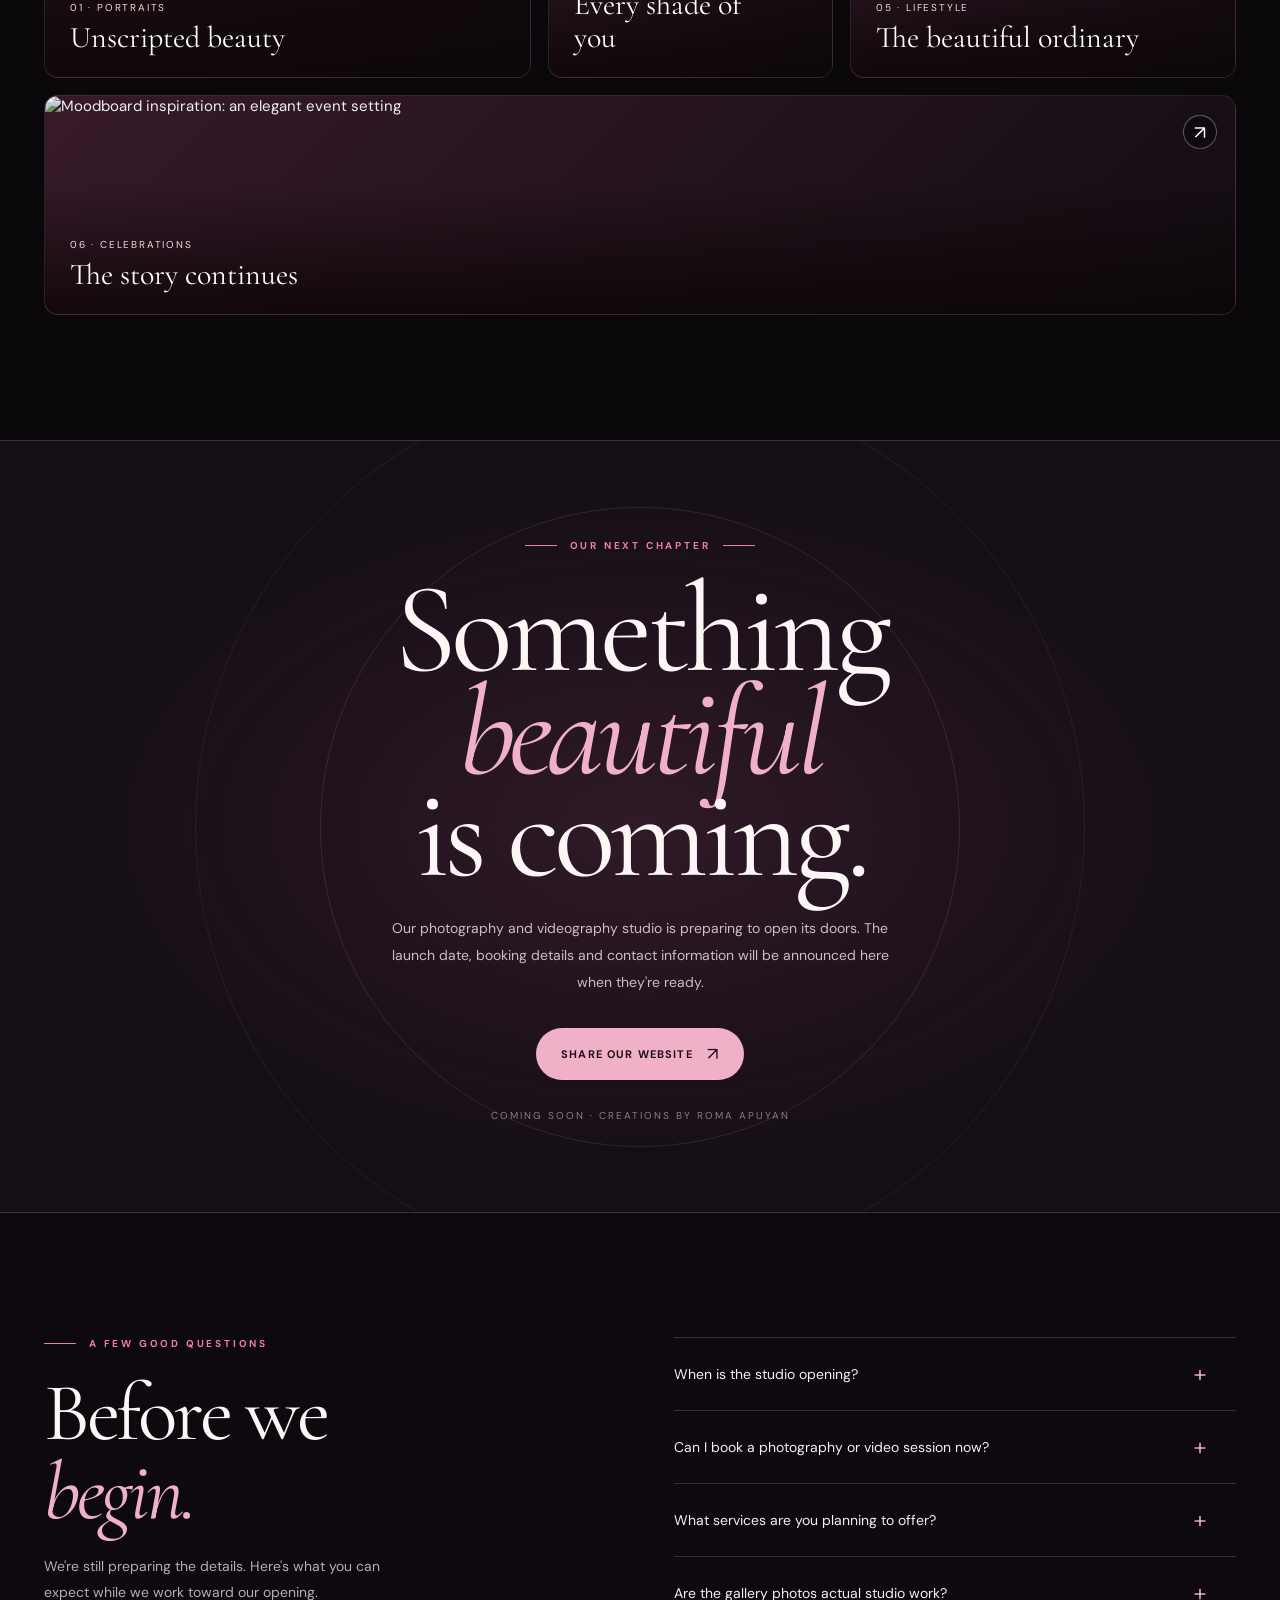
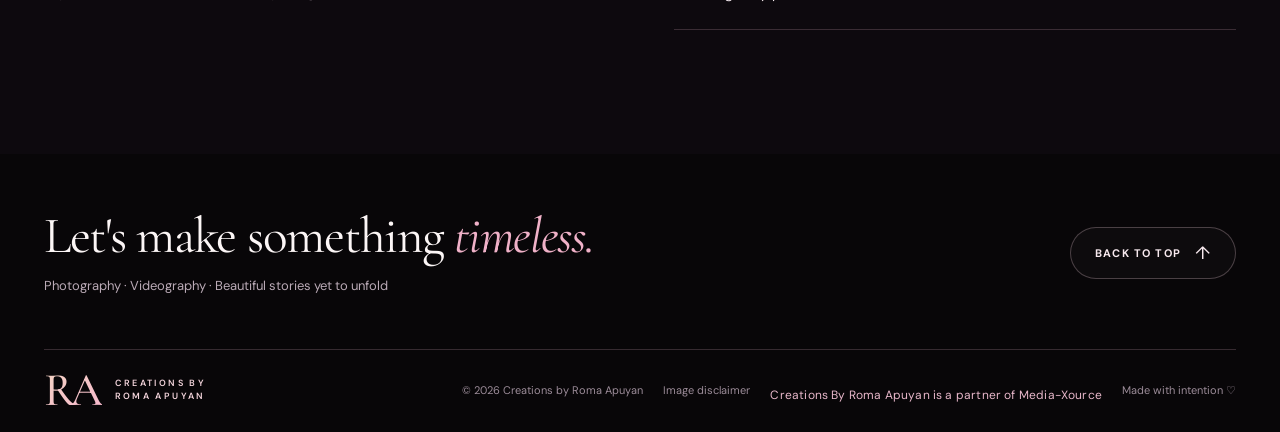
==== commit 22821f6d: "Add files via upload" ====
--- a/index.html
+++ b/index.html
@@ -245,7 +245,7 @@
     }
     @media(prefers-reduced-motion:reduce){html{scroll-behavior:auto}*,*::before,*::after{animation-duration:.01ms!important;transition-duration:.01ms!important}[data-reveal]{opacity:1;transform:none}}
   </style>
-<link rel="icon" href="/favicon.ico?v=20261009-11" sizes="any"><link rel="icon" href="/favicon-32.png?v=20261009-11" type="image/png" sizes="32x32"><link rel="apple-touch-icon" href="/apple-touch-icon.png?v=20261009-11"><link rel="stylesheet" href="/assets/css/roma-refined.css?v=20261009-14"></head>
+<link rel="icon" href="/favicon.ico?v=20261009-11" sizes="any"><link rel="icon" href="/favicon-32.png?v=20261009-11" type="image/png" sizes="32x32"><link rel="apple-touch-icon" href="/apple-touch-icon.png?v=20261009-11"><link rel="stylesheet" href="/assets/css/roma-refined.css?v=20261009-stage16"></head>
 <body>
   <div class="progress" id="progress" aria-hidden="true"></div>
   <div class="noise" aria-hidden="true"></div>
--- a/assets/css/roma-refined.css
+++ b/assets/css/roma-refined.css
@@ -165,3 +165,27 @@
 @media(max-width:700px){.roma-cms-grid{grid-template-columns:1fr}}
 
 .roma-customer-method-icon{float:left;width:58px;height:58px;aspect-ratio:1;object-fit:contain;border-radius:12px;margin:0 14px 12px 0;background:#261823;padding:5px}
+
+
+/* STAGE 16: tightly bounded thumbnails, balanced action buttons, clear upload states */
+#admin-images #image-positions .roma-preview-box,
+#admin-services .roma-preview-box,
+#admin-payments .roma-preview-box {width:100%!important;max-width:100%!important;max-height:205px!important;height:165px!important;min-height:0!important;margin:10px 0 7px!important;overflow:hidden!important;display:flex!important;justify-content:center!important;align-items:center!important;background:#110c12!important;border-radius:12px!important}
+#admin-images #image-positions .roma-preview-box img,
+#admin-services .roma-preview-box img,
+#admin-payments .roma-preview-box img {display:block!important;width:auto!important;max-width:100%!important;max-height:148px!important;height:auto!important;object-fit:contain!important;aspect-ratio:auto!important;margin:auto!important}
+#admin-images #image-positions .roma-card{min-width:0;overflow:hidden}
+#admin-images #image-positions .roma-preview-box{height:146px!important}
+#admin-images #image-positions .roma-preview-box img{max-height:126px!important;max-width:230px!important}
+#admin-payments .roma-preview-icon{height:125px!important;max-width:190px!important;margin-inline:auto!important}
+#admin-payments .roma-preview-icon img{max-width:106px!important;max-height:106px!important}
+#admin-payments .roma-preview-qr{height:150px!important;max-width:210px!important;margin-inline:auto!important}
+#admin-payments .roma-preview-qr img{max-width:137px!important;max-height:137px!important}
+#admin-payments .roma-form-actions{display:flex;justify-content:center;align-items:center;flex-wrap:wrap;gap:12px;margin:16px auto 0;padding:6px 0 4px}
+#admin-payments .roma-form-actions .roma-btn{min-width:155px;margin:0;min-height:44px}
+#admin-payments .roma-method-active{display:flex;align-items:center;gap:10px;margin:10px 0 14px}
+#admin-payments .roma-method-active input{width:16px;height:16px;flex:0 0 16px}
+.roma-upload-state{font-size:12px;line-height:1.6;color:#e8bed0;min-height:1.5em;margin:7px 0 10px}
+.roma-app form[aria-busy="true"] button[type=submit]{opacity:.68;cursor:wait}
+.roma-app .roma-preview-caption{font-size:12px;line-height:1.55;letter-spacing:0;color:#c7a9b9}
+@media(max-width:600px){#admin-payments .roma-form-actions .roma-btn{flex:1;min-width:120px}}
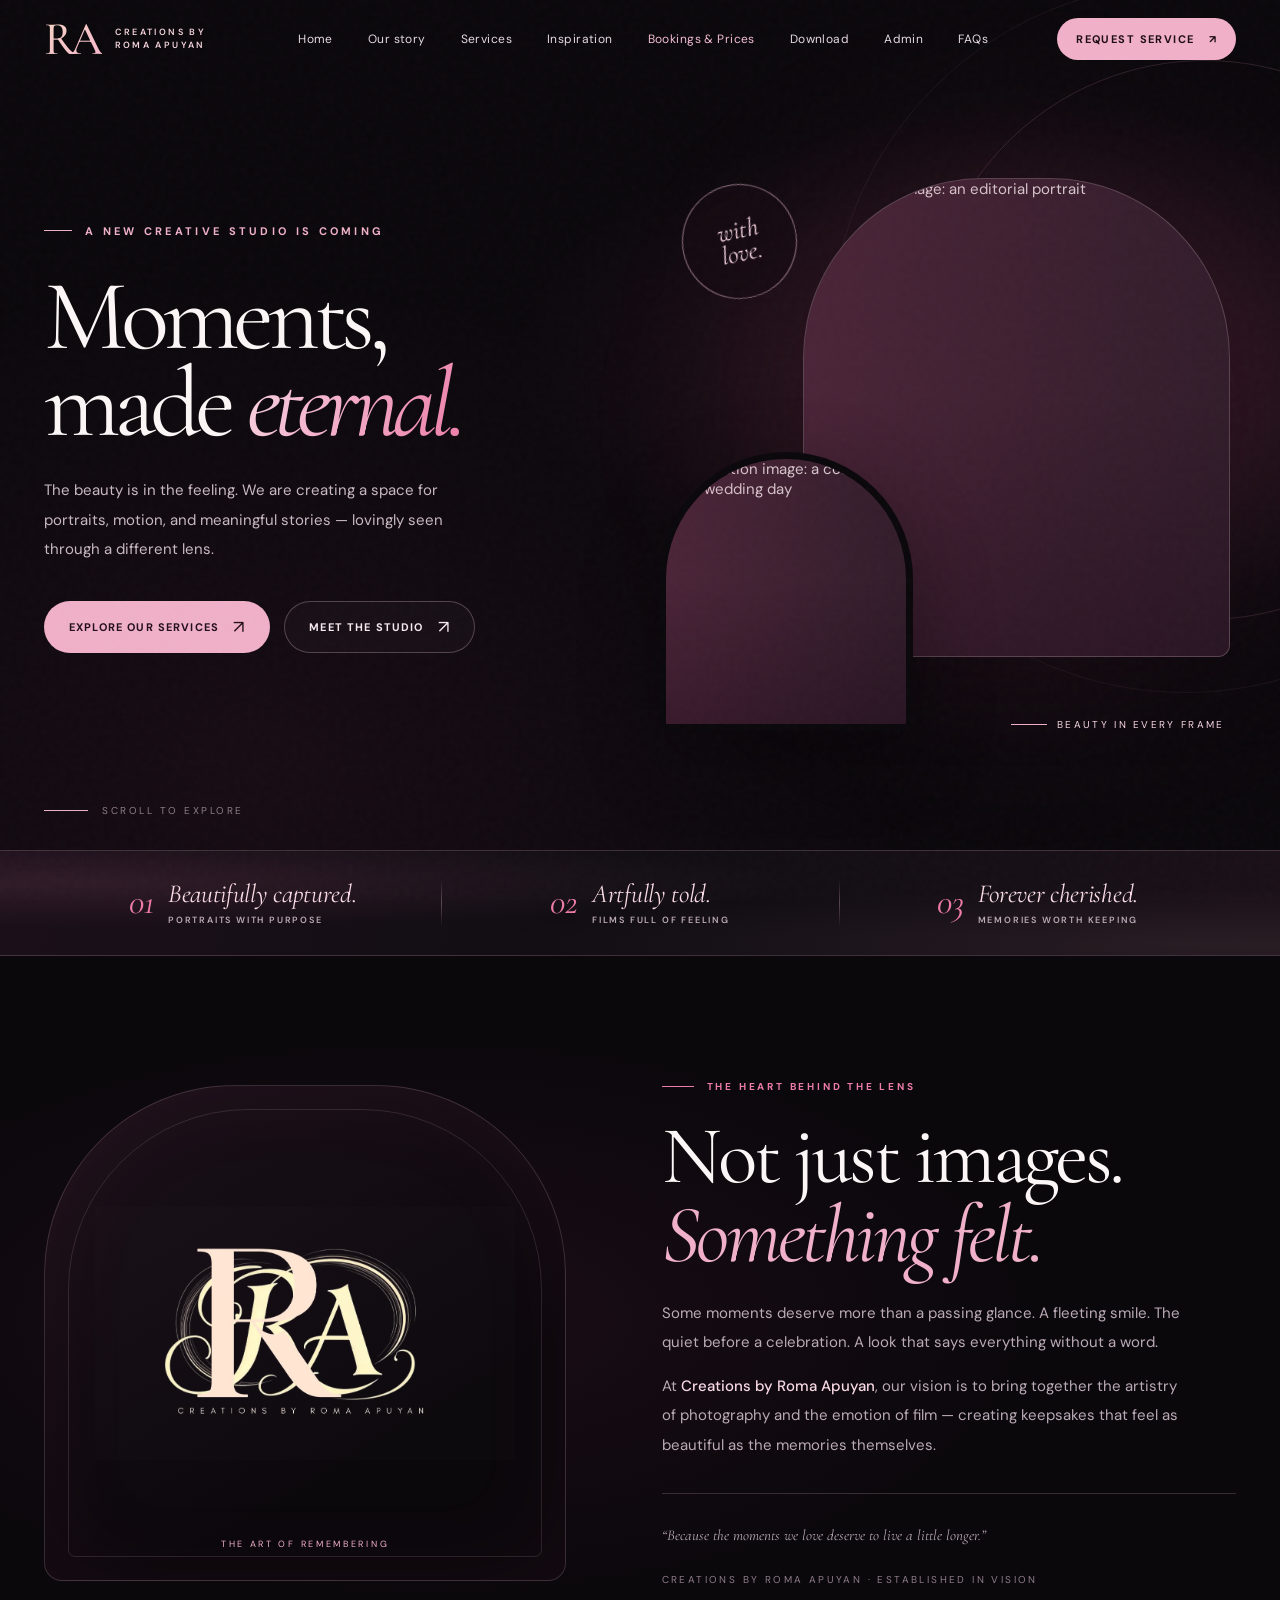
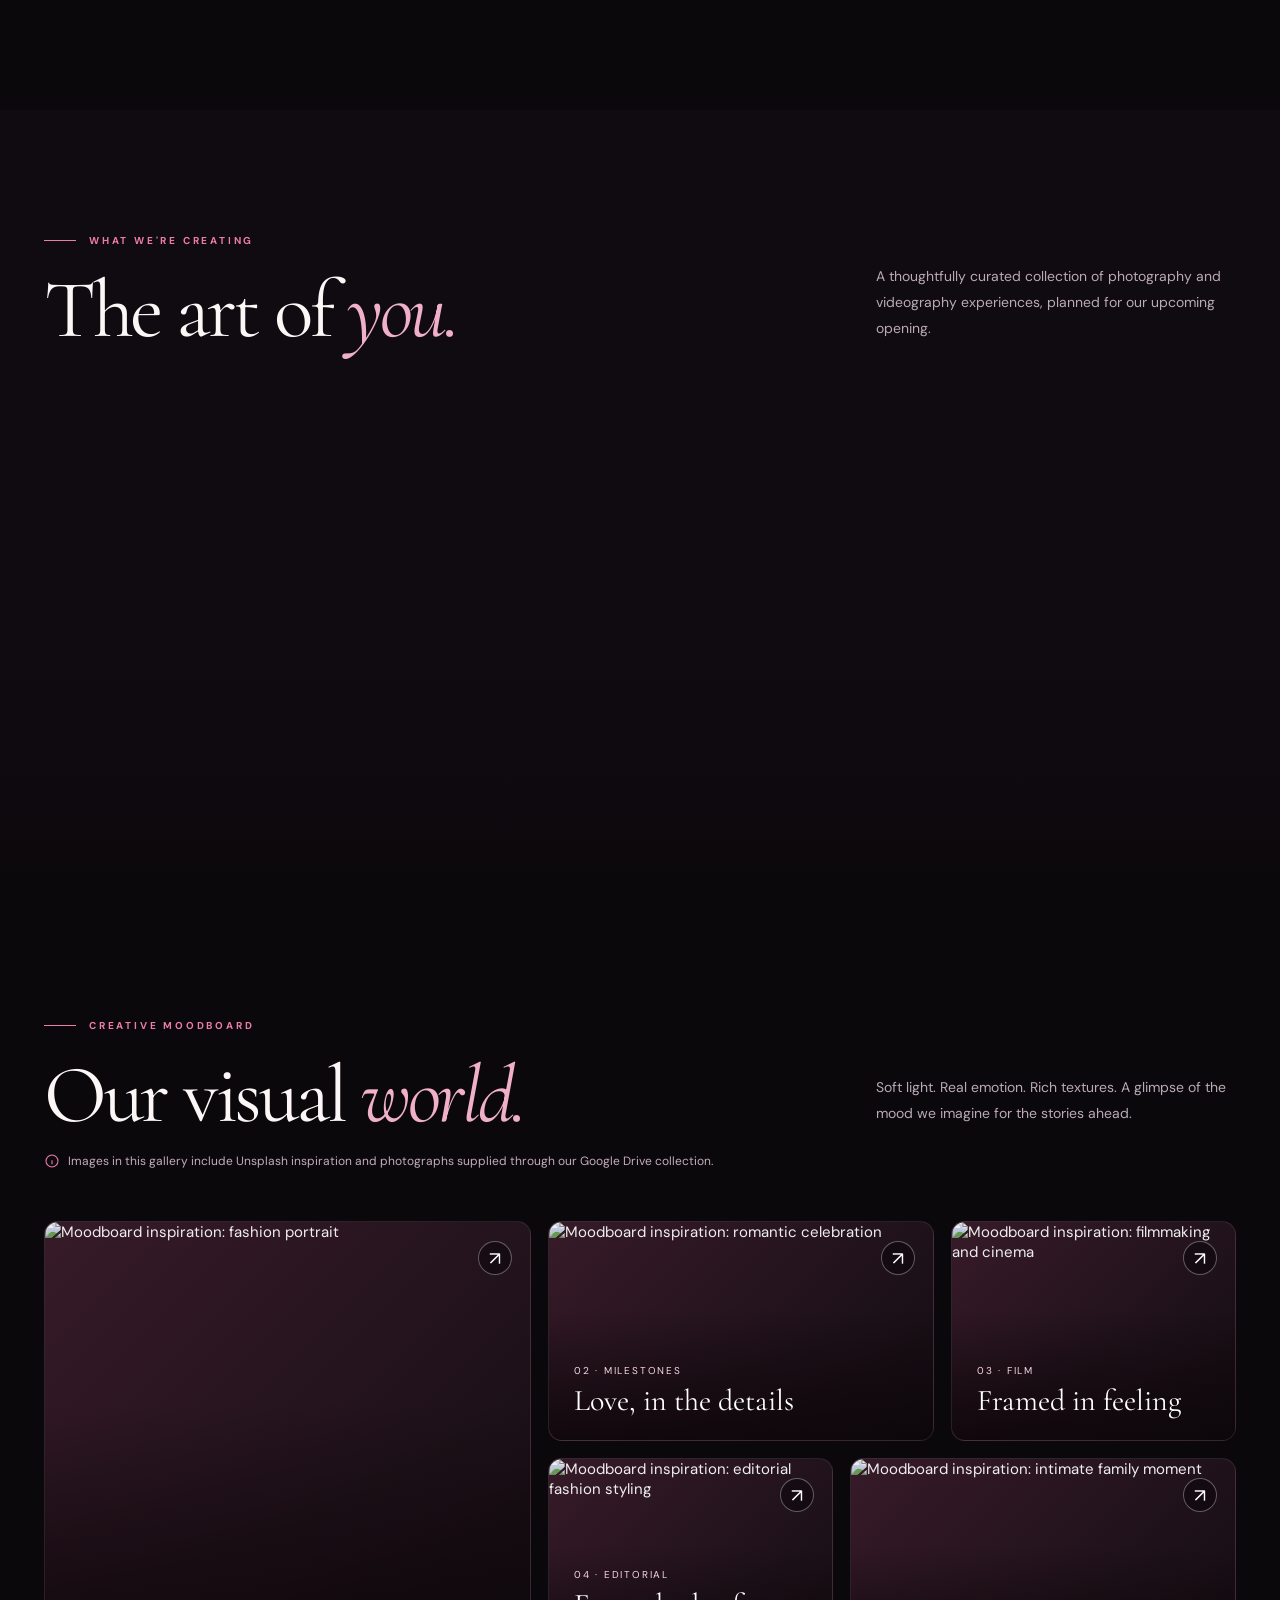
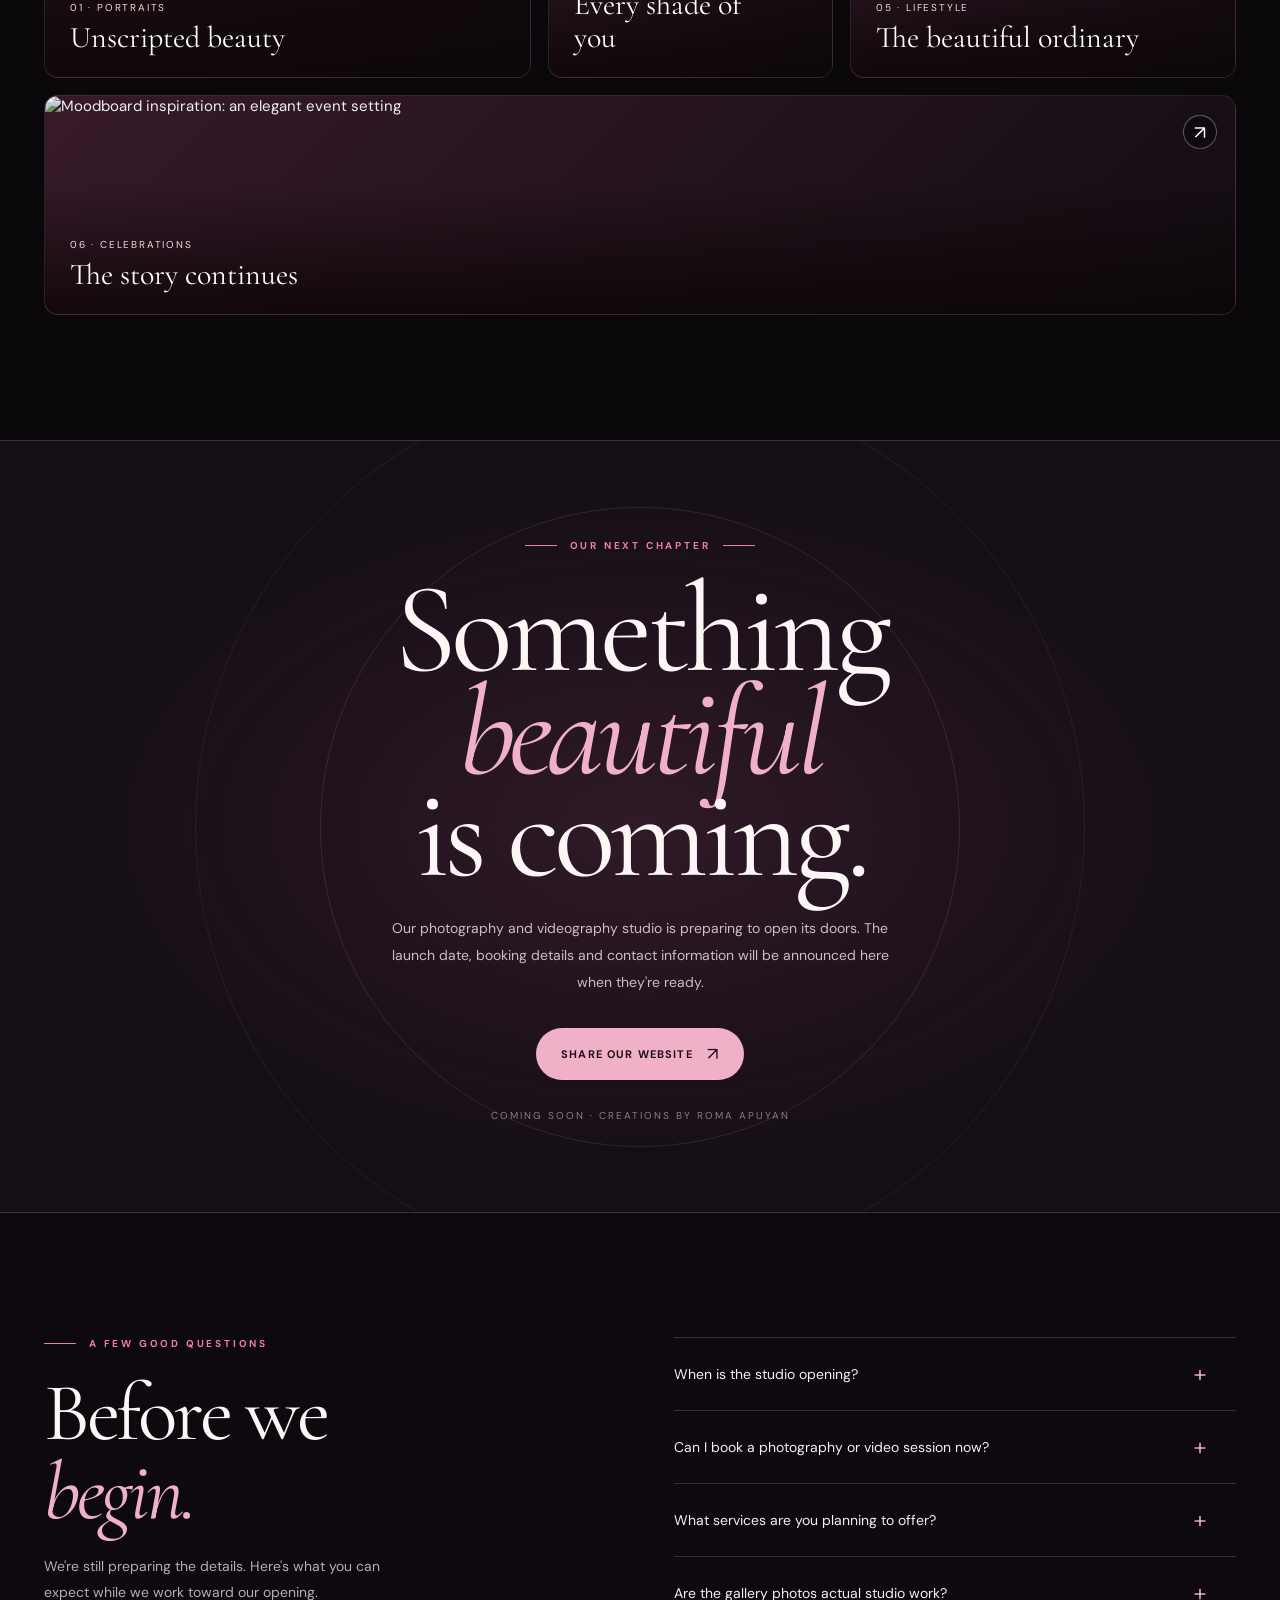
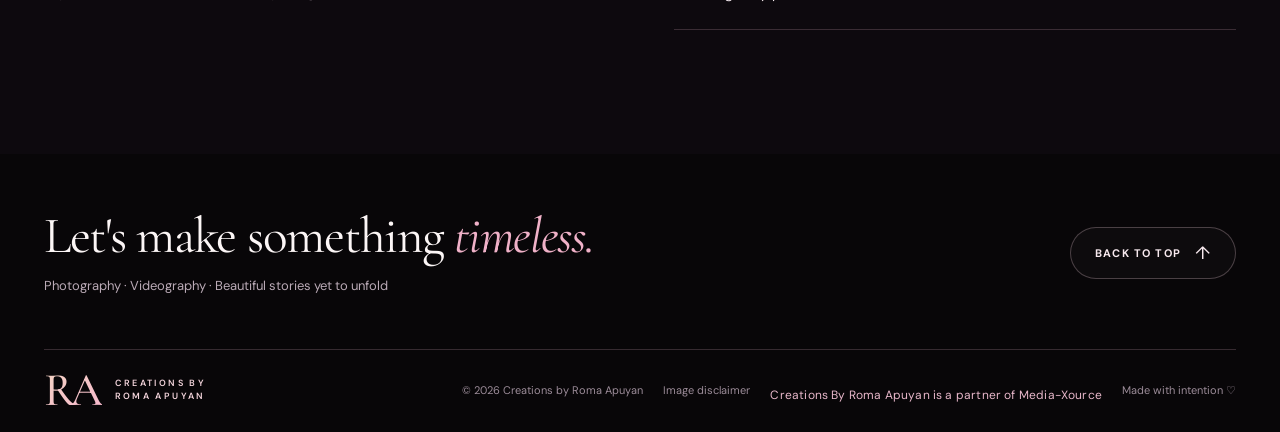
==== commit 70e85464: "Add files via upload" ====
--- a/index.html
+++ b/index.html
@@ -245,7 +245,7 @@
     }
     @media(prefers-reduced-motion:reduce){html{scroll-behavior:auto}*,*::before,*::after{animation-duration:.01ms!important;transition-duration:.01ms!important}[data-reveal]{opacity:1;transform:none}}
   </style>
-<link rel="icon" href="/favicon.ico?v=20261009-11" sizes="any"><link rel="icon" href="/favicon-32.png?v=20261009-11" type="image/png" sizes="32x32"><link rel="apple-touch-icon" href="/apple-touch-icon.png?v=20261009-11"><link rel="stylesheet" href="/assets/css/roma-refined.css?v=20261009-stage16"></head>
+<link rel="icon" href="/favicon.ico?v=20261009-11" sizes="any"><link rel="icon" href="/favicon-32.png?v=20261009-11" type="image/png" sizes="32x32"><link rel="apple-touch-icon" href="/apple-touch-icon.png?v=20261009-11"><link rel="stylesheet" href="/assets/css/roma-refined.css?v=20261009-stage17"></head>
 <body>
   <div class="progress" id="progress" aria-hidden="true"></div>
   <div class="noise" aria-hidden="true"></div>
--- a/assets/css/roma-refined.css
+++ b/assets/css/roma-refined.css
@@ -189,3 +189,20 @@
 .roma-app form[aria-busy="true"] button[type=submit]{opacity:.68;cursor:wait}
 .roma-app .roma-preview-caption{font-size:12px;line-height:1.55;letter-spacing:0;color:#c7a9b9}
 @media(max-width:600px){#admin-payments .roma-form-actions .roma-btn{flex:1;min-width:120px}}
+
+/* Stage 17: clear step-by-step booking and payment workflow */
+.roma-booking-heading{display:flex;align-items:center;justify-content:space-between;flex-wrap:wrap;gap:1rem;margin-bottom:1rem}
+.roma-booking-heading h3{margin:0;overflow-wrap:anywhere;font-size:clamp(1.35rem,3vw,2rem)}
+.roma-payment-summary{display:grid;grid-template-columns:repeat(3,minmax(0,1fr));gap:.7rem;margin:1.1rem 0 1.5rem}
+.roma-payment-summary>div{padding:1rem;border:1px solid #523744;border-radius:13px;background:rgba(225,160,182,.05)}
+.roma-payment-summary span{display:block;color:#d8b9c8;font-size:.8rem;margin-bottom:.35rem}
+.roma-payment-summary strong{display:block;font-size:1.13rem;overflow-wrap:anywhere}
+.roma-checkout-step{border-top:1px solid #503844;margin:1.4rem 0;padding:1.45rem 0 .3rem}
+.roma-checkout-step h3{font-size:clamp(1.4rem,2.5vw,1.85rem);margin:0 0 .5rem}
+.roma-checkout-form{max-width:660px;display:grid;gap:.8rem;margin:1rem auto 0}
+.roma-checkout-step .roma-field{max-width:100%}
+.roma-payment-account{max-width:660px;margin:1rem auto}
+.roma-inline-success{display:inline-block;margin:.65rem 0;color:#b0e7cc;font-weight:600}
+#my-booking-details{min-width:0;overflow-wrap:anywhere}
+#my-bookings button{text-align:left;width:100%}
+@media(max-width:620px){.roma-payment-summary{grid-template-columns:1fr}.roma-booking-heading{display:block}.roma-booking-heading .roma-pill{display:inline-block;margin-top:.4rem}}
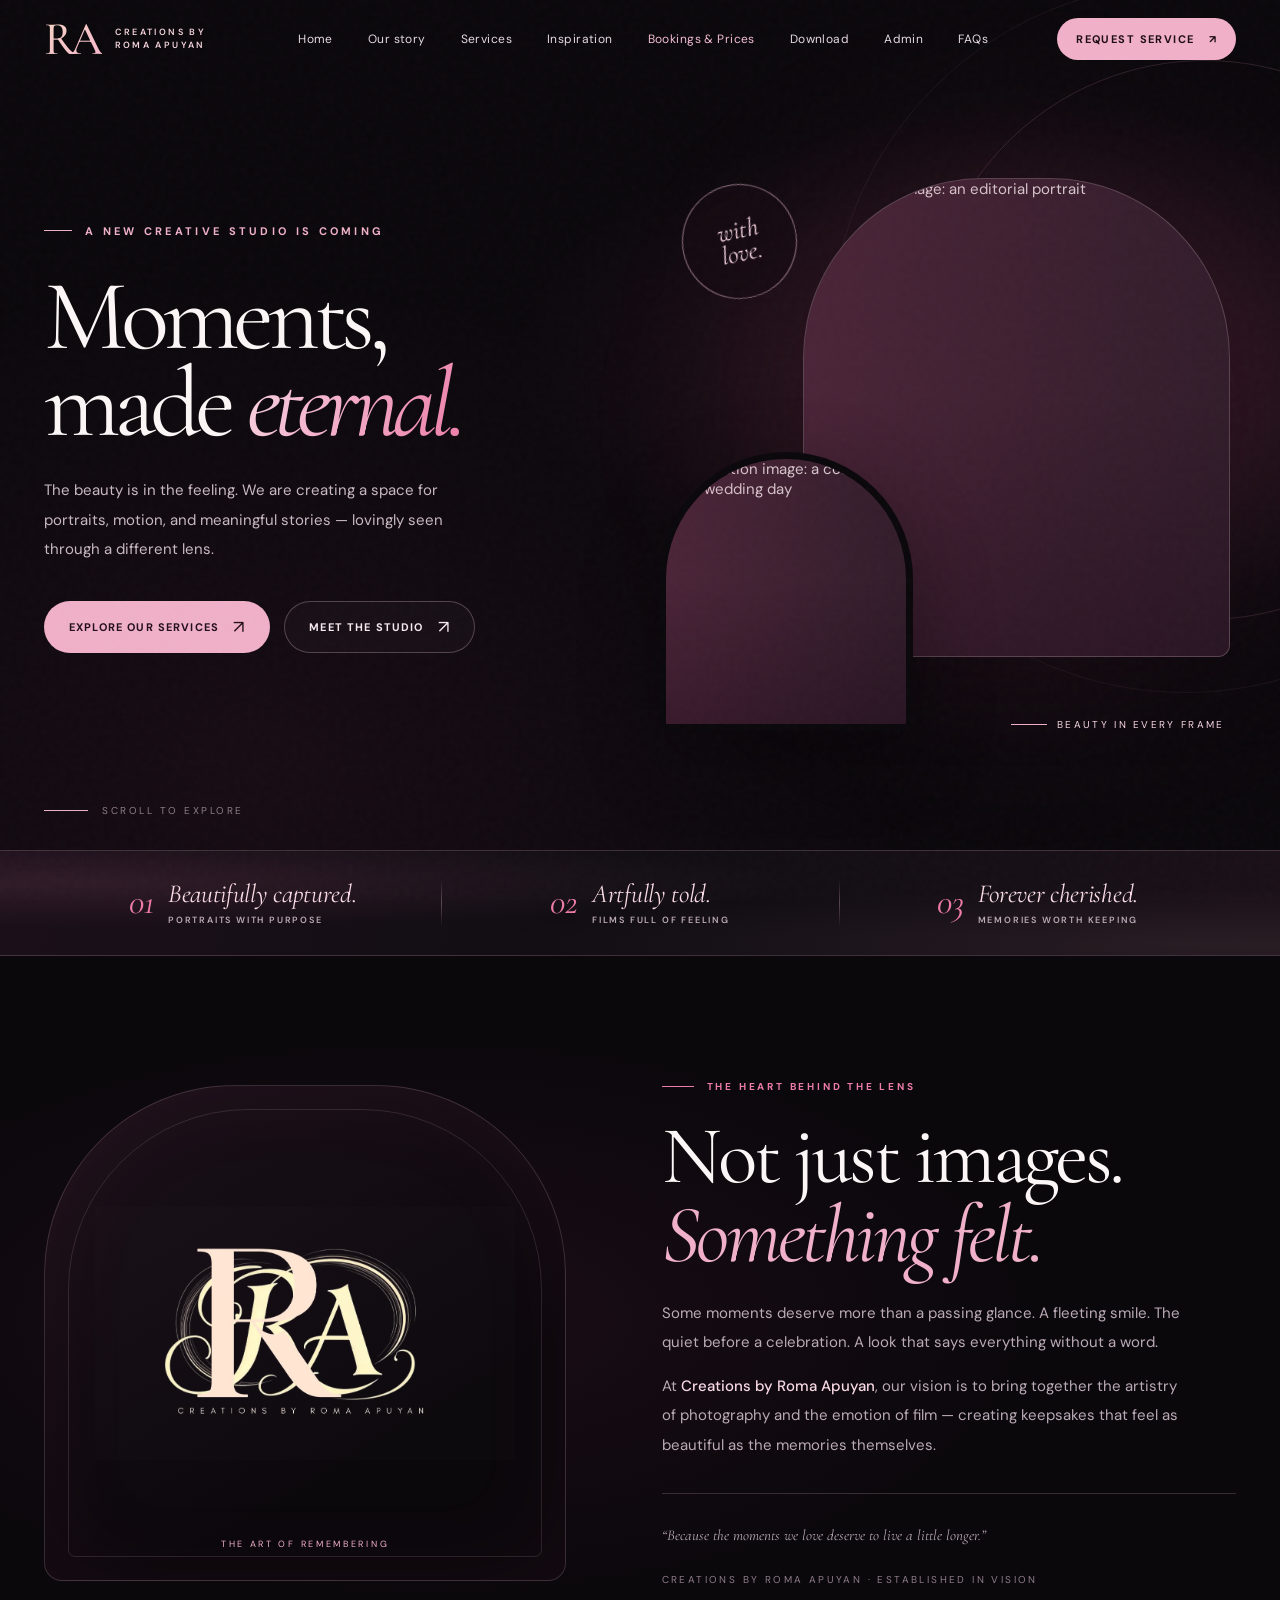
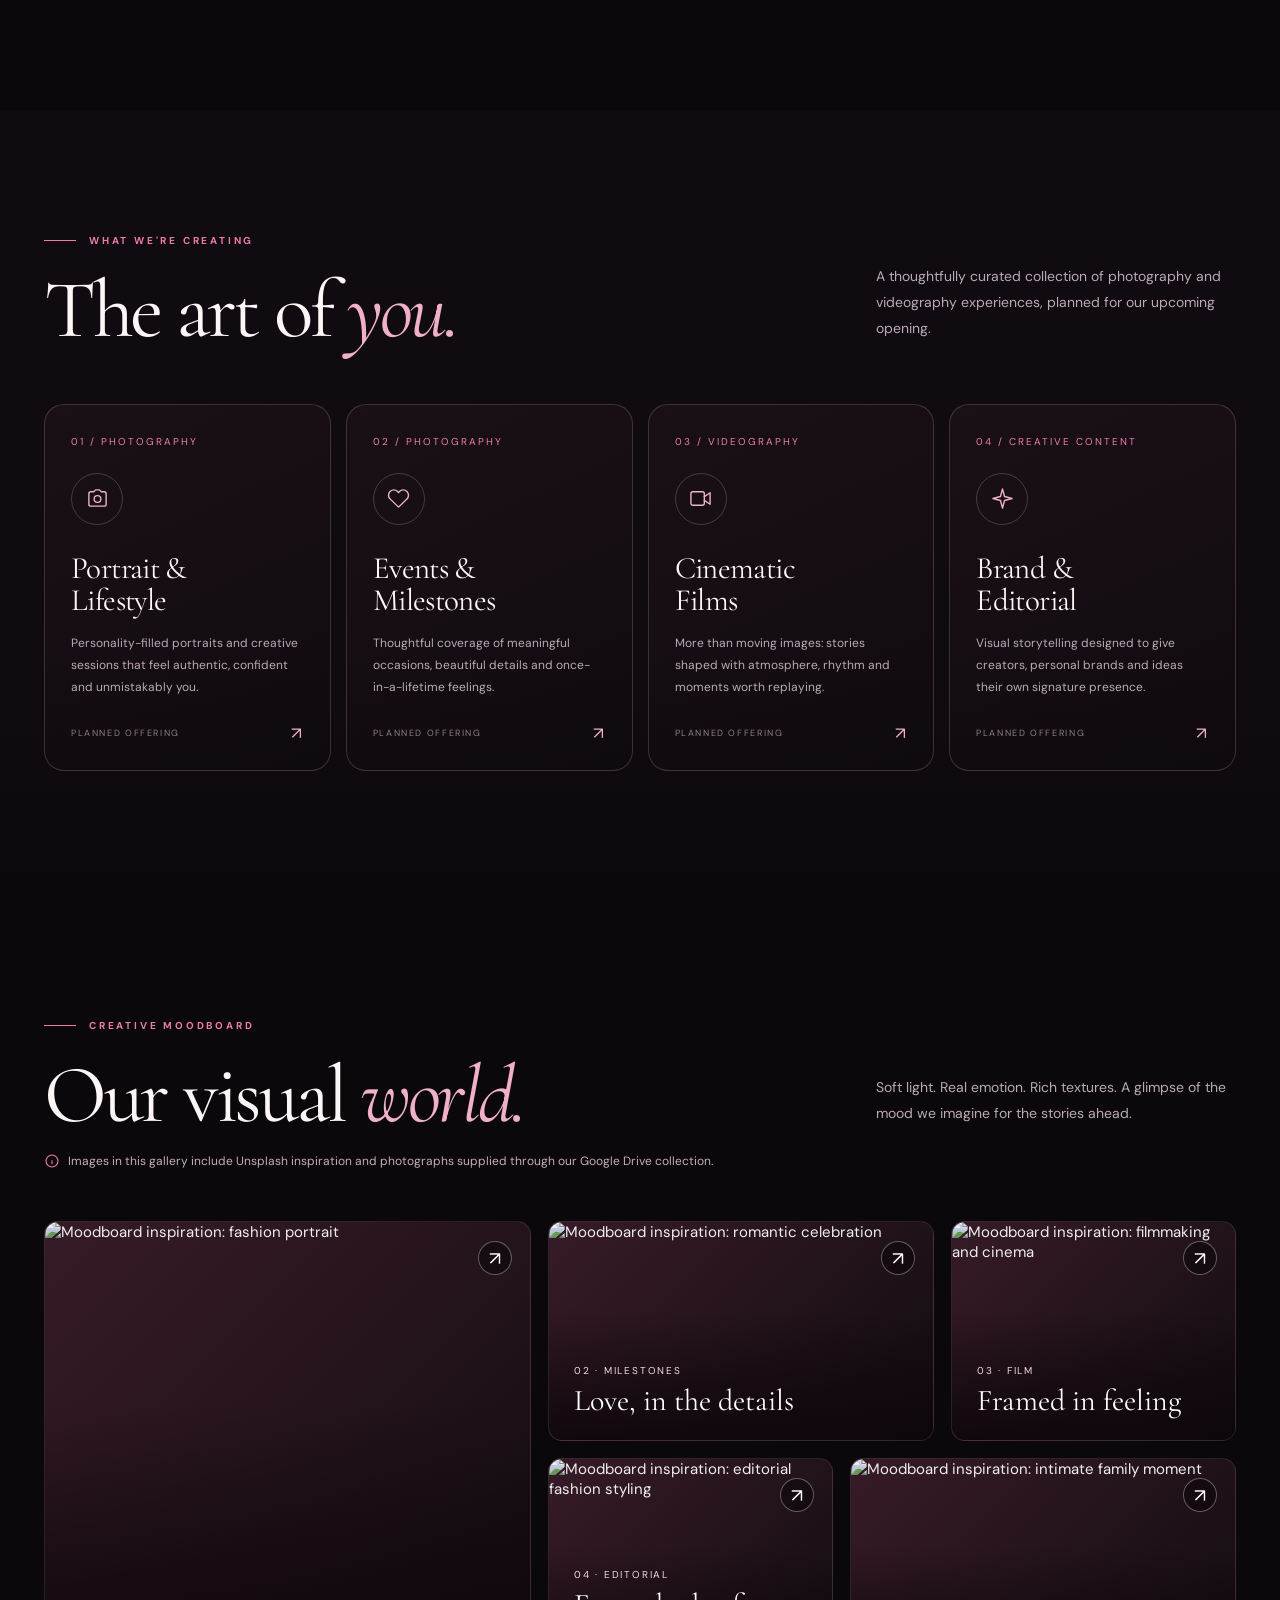
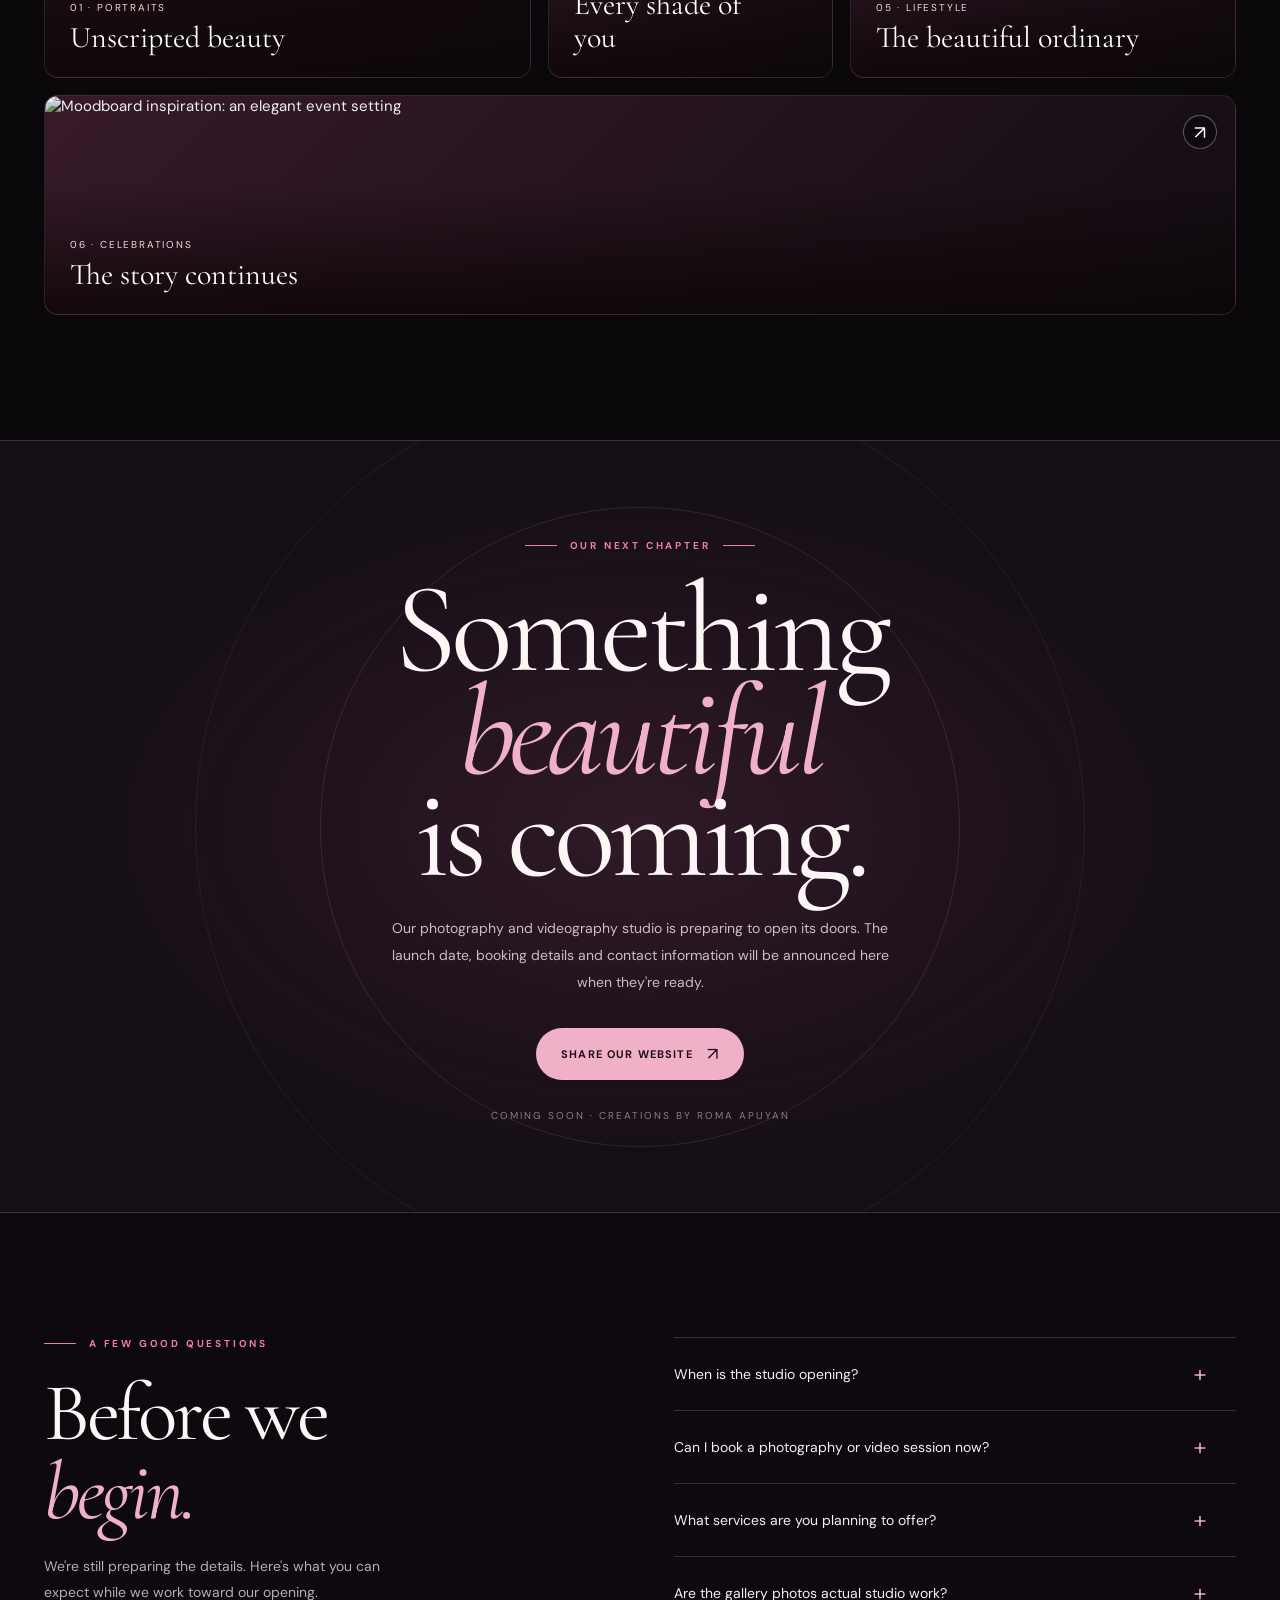
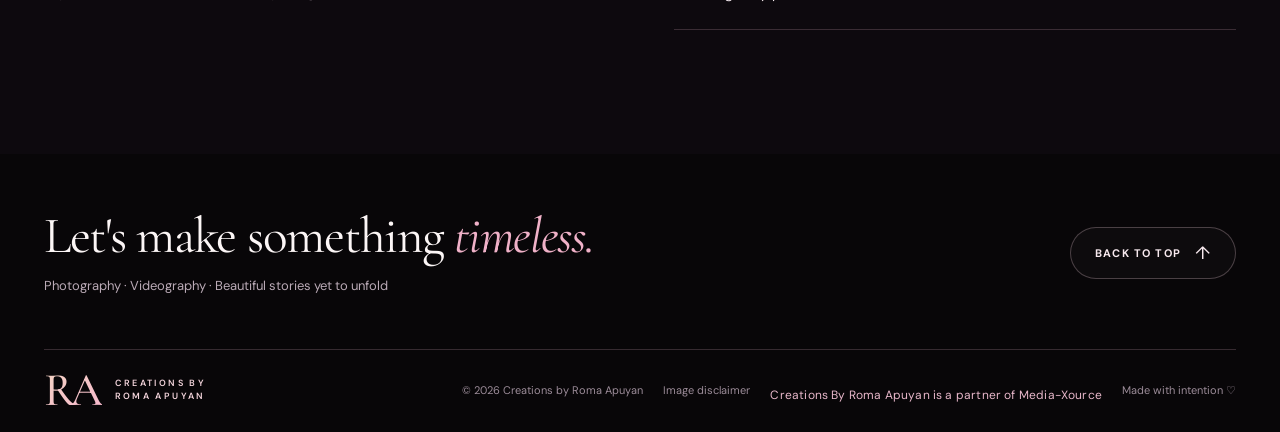
==== commit ca9fab48: "Add files via upload" ====
--- a/index.html
+++ b/index.html
@@ -245,7 +245,7 @@
     }
     @media(prefers-reduced-motion:reduce){html{scroll-behavior:auto}*,*::before,*::after{animation-duration:.01ms!important;transition-duration:.01ms!important}[data-reveal]{opacity:1;transform:none}}
   </style>
-<link rel="icon" href="/favicon.ico?v=20261009-11" sizes="any"><link rel="icon" href="/favicon-32.png?v=20261009-11" type="image/png" sizes="32x32"><link rel="apple-touch-icon" href="/apple-touch-icon.png?v=20261009-11"><link rel="stylesheet" href="/assets/css/roma-refined.css?v=20261009-stage17"></head>
+<link rel="icon" href="/favicon.ico?v=20261009-11" sizes="any"><link rel="icon" href="/favicon-32.png?v=20261009-11" type="image/png" sizes="32x32"><link rel="apple-touch-icon" href="/apple-touch-icon.png?v=20261009-11"><link rel="stylesheet" href="/assets/css/roma-refined.css?v=20261009-stage19"></head>
 <body>
   <div class="progress" id="progress" aria-hidden="true"></div>
   <div class="noise" aria-hidden="true"></div>
@@ -544,10 +544,10 @@
     })();
   </script>
   <script defer src="https://cdn.jsdelivr.net/npm/@supabase/supabase-js@2/dist/umd/supabase.js"></script>
-  <script defer src="assets/js/roma-common.js"></script>
-  <script defer src="assets/js/roma-page-content.js?v=20261009-15"></script>
-  <script defer src="assets/js/drive-images.js?v=8"></script>
-  <script defer src="assets/js/roma-home.js?v=8"></script>
+  <script defer src="assets/js/roma-common.js?v=20261009-19"></script>
+  <script defer src="assets/js/roma-page-content.js?v=20261009-19"></script>
+  <script defer src="assets/js/drive-images.js?v=20261009-19"></script>
+  <script defer src="assets/js/roma-home.js?v=20261009-19"></script>
   <script>
   // Handle redirects from older Supabase confirmation emails gracefully.
   if (location.hash.includes('error_code=') || location.hash.includes('access_token=')) {
--- a/assets/css/roma-refined.css
+++ b/assets/css/roma-refined.css
@@ -206,3 +206,141 @@
 #my-booking-details{min-width:0;overflow-wrap:anywhere}
 #my-bookings button{text-align:left;width:100%}
 @media(max-width:620px){.roma-payment-summary{grid-template-columns:1fr}.roma-booking-heading{display:block}.roma-booking-heading .roma-pill{display:inline-block;margin-top:.4rem}}
+
+/* Stage 18: dedicated bulk-action area, consistent with the existing studio design */
+.roma-bulk-panel {width:min(100%,1440px);margin:18px auto 28px;padding:18px 22px;display:flex;align-items:center;justify-content:space-between;gap:20px;flex-wrap:wrap;border:1px solid rgba(236,168,190,.35);border-radius:20px;background:linear-gradient(120deg,rgba(91,34,55,.25),rgba(42,22,38,.20));}
+.roma-bulk-panel strong{font-size:15px;color:#f6cedf;letter-spacing:.01em;}
+.roma-bulk-panel p{font-size:13px;line-height:1.55;color:#d5bcc9;margin:7px 0 0;max-width:700px;}
+.roma-bulk-panel .roma-btn{min-width:185px;flex-shrink:0;}
+.roma-bulk-panel .roma-btn:disabled{opacity:.6;cursor:wait;}
+@media(max-width:640px){.roma-bulk-panel{align-items:stretch;padding:18px 14px}.roma-bulk-panel .roma-btn{width:100%;}}
+
+
+/* Stage 19: premium layout polish, centered section headers, better cards, customizer for download page, premium scrollbars */
+html{scroll-behavior:smooth}
+html,body{overflow-x:hidden}
+body.roma-app{background:
+ radial-gradient(circle at 18% 18%,rgba(121,48,84,.12),transparent 23%),
+ radial-gradient(circle at 82% 8%,rgba(150,66,108,.14),transparent 28%),
+ linear-gradient(180deg,#0f0910 0%,#140c13 48%,#120a12 100%)}
+body.roma-app::-webkit-scrollbar,
+.roma-top-links::-webkit-scrollbar,
+.roma-table-wrap::-webkit-scrollbar,
+#admin-booking-list::-webkit-scrollbar,
+#services-admin-list::-webkit-scrollbar,
+#method-admin-list::-webkit-scrollbar,
+#blocked-list::-webkit-scrollbar,
+#image-positions::-webkit-scrollbar,
+#page-customizer-fields::-webkit-scrollbar,
+#customer-list::-webkit-scrollbar,
+#my-bookings::-webkit-scrollbar{width:12px;height:12px}
+body.roma-app::-webkit-scrollbar-track,
+.roma-top-links::-webkit-scrollbar-track,
+.roma-table-wrap::-webkit-scrollbar-track,
+#admin-booking-list::-webkit-scrollbar-track,
+#services-admin-list::-webkit-scrollbar-track,
+#method-admin-list::-webkit-scrollbar-track,
+#blocked-list::-webkit-scrollbar-track,
+#image-positions::-webkit-scrollbar-track,
+#page-customizer-fields::-webkit-scrollbar-track,
+#customer-list::-webkit-scrollbar-track,
+#my-bookings::-webkit-scrollbar-track{background:#140d14;border-radius:999px}
+body.roma-app::-webkit-scrollbar-thumb,
+.roma-top-links::-webkit-scrollbar-thumb,
+.roma-table-wrap::-webkit-scrollbar-thumb,
+#admin-booking-list::-webkit-scrollbar-thumb,
+#services-admin-list::-webkit-scrollbar-thumb,
+#method-admin-list::-webkit-scrollbar-thumb,
+#blocked-list::-webkit-scrollbar-thumb,
+#image-positions::-webkit-scrollbar-thumb,
+#page-customizer-fields::-webkit-scrollbar-thumb,
+#customer-list::-webkit-scrollbar-thumb,
+#my-bookings::-webkit-scrollbar-thumb{background:linear-gradient(180deg,#6c4158,#f0bdd1);border:2px solid #140d14;border-radius:999px}
+body.roma-app, .roma-top-links, .roma-table-wrap, #admin-booking-list, #services-admin-list, #method-admin-list, #blocked-list, #image-positions, #page-customizer-fields, #my-bookings{scrollbar-width:thin;scrollbar-color:#d6a2b8 #140d14}
+.roma-wrap section[id^='admin-']{width:min(100%,1580px);margin-inline:auto}
+.roma-wrap section[id^='admin-'] > h2,
+.roma-wrap section[id^='admin-'] > p,
+.roma-wrap section[id^='admin-'] > .roma-lead,
+.roma-wrap section[id^='admin-'] > .roma-muted,
+.roma-wrap section[id^='admin-'] > .roma-note,
+.roma-wrap #client-view > h2,
+.roma-wrap #client-view > p,
+.roma-wrap #client-view > .roma-note,
+.roma-wrap #client-view > .roma-muted,
+.roma-wrap #client-view > .roma-alert,
+.roma-wrap #auth-view > h2,
+.roma-wrap #auth-view > p,
+.roma-wrap #auth-view > .roma-muted{text-align:center;margin-inline:auto}
+.roma-wrap section[id^='admin-'] > .roma-alert,
+.roma-wrap section[id^='admin-'] > .roma-note,
+.roma-wrap #client-view > .roma-alert,
+.roma-wrap #client-view > .roma-note{max-width:1360px}
+#admin-customizer > p,
+#admin-customizer > .roma-muted,
+#admin-customers > p,
+#admin-images > p,
+#admin-images > .roma-lead,
+#client-view > .roma-note{max-width:1150px}
+#admin-customers > .roma-flex:first-child,
+#admin-images > .roma-flex:first-child,
+#admin-customizer > .roma-flex:first-child{justify-content:center;align-items:center}
+#admin-customers #customer-search{margin-inline:auto}
+#admin-booking-list,#services-admin-list,#method-admin-list,#blocked-list,#my-bookings{max-height:70vh;overflow:auto;padding-right:6px}
+#admin-booking-list{padding-right:10px}
+.roma-table-wrap{max-height:72vh}
+#page-customizer-fields{max-height:75vh;overflow:auto;padding-right:8px}
+.roma-search, #customer-search{margin-inline:auto}
+.roma-card{backdrop-filter:blur(10px)}
+.roma-package-grid{gap:28px}
+.roma-package-tile{position:relative;display:flex;flex-direction:column;gap:14px;min-height:100%;padding:18px 18px 22px;border-radius:28px;background:
+ linear-gradient(180deg,rgba(46,27,42,.96),rgba(25,17,23,.98)),
+ radial-gradient(circle at top right,rgba(245,190,211,.14),transparent 30%);
+ border:1px solid rgba(245,194,214,.18);box-shadow:0 24px 56px rgba(0,0,0,.22);overflow:hidden}
+.roma-package-tile::before{content:'';position:absolute;inset:0;background:linear-gradient(180deg,rgba(255,255,255,.02),transparent 36%);pointer-events:none}
+.roma-package-tile:hover{transform:translateY(-4px);box-shadow:0 30px 70px rgba(0,0,0,.28);border-color:rgba(245,194,214,.34)}
+.roma-package-tile .roma-banner{height:210px;border-radius:20px;box-shadow:0 16px 34px rgba(0,0,0,.26);margin-bottom:2px}
+.roma-package-tile h3{font:500 clamp(28px,2.2vw,34px)/1.02 var(--roma-serif);margin:6px 0 0;color:#fff4f7;text-wrap:balance}
+.roma-package-tile > p:nth-of-type(1){display:flex;justify-content:space-between;align-items:center;gap:10px;margin:0;padding:10px 14px;border-radius:14px;background:rgba(245,191,210,.07);border:1px solid rgba(245,191,210,.14);font-size:13px;color:#f0d5df}
+.roma-package-tile > p:nth-of-type(2){margin:2px 0 0;color:#cbb4c0;font-size:14px}
+.roma-package-details{margin-top:6px;padding-top:14px;border-top:1px solid rgba(245,191,210,.12)}
+.roma-package-details strong{display:block;margin-bottom:10px;font-size:12px;letter-spacing:.11em;text-transform:uppercase;color:#ddb1c6}
+.roma-package-details ul{margin:0;padding-left:18px;color:#f6eaef}
+.roma-package-details li{margin:0 0 8px}
+.roma-tile-actions{display:grid;grid-template-columns:repeat(3,minmax(0,1fr));gap:10px;margin-top:auto;padding-top:8px}
+.roma-tile-actions .roma-btn{width:100%;justify-content:center;min-height:46px;border-radius:14px}
+.roma-payment-methods{gap:28px;align-items:stretch}
+.roma-payment-card{position:relative;min-height:320px;padding:28px;border-radius:28px;background:
+ linear-gradient(180deg,rgba(39,24,36,.96),rgba(22,15,24,.98)),
+ radial-gradient(circle at 100% 0%,rgba(245,191,210,.14),transparent 30%);
+ border:1px solid rgba(246,191,211,.18);box-shadow:0 26px 56px rgba(0,0,0,.23);overflow:hidden}
+.roma-payment-card::before{content:'';position:absolute;top:-120px;right:-120px;width:220px;height:220px;border-radius:50%;background:radial-gradient(circle,rgba(243,182,205,.14),transparent 60%);pointer-events:none}
+.roma-payment-head{align-items:flex-start;gap:16px}
+.roma-payment-monogram{flex:0 0 70px;width:70px;height:70px;border-radius:18px;background:linear-gradient(145deg,#fad5e3,#d593b3);box-shadow:0 12px 24px rgba(0,0,0,.24)}
+.roma-method-icon{padding:10px;background:rgba(17,12,18,.42)}
+.roma-payment-name{font-size:34px;line-height:1}
+.roma-payment-provider{font-size:13px;letter-spacing:.02em}
+.roma-payment-status{padding:8px 13px;font-size:11px}
+.roma-payment-details{display:grid;grid-template-columns:repeat(2,minmax(0,1fr));gap:18px 20px}
+.roma-payment-details div{padding:14px 15px;border:1px solid rgba(245,191,210,.12);border-radius:16px;background:rgba(255,255,255,.02)}
+.roma-payment-details dd{font-size:15px;line-height:1.55}
+.roma-payment-actions{gap:12px}
+.roma-payment-actions .roma-btn{min-height:48px;border-radius:15px}
+.roma-cms-section h3{text-align:center;font-size:34px;margin-bottom:18px}
+.roma-cms-grid{align-items:start}
+.roma-cms-field{background:linear-gradient(180deg,rgba(26,18,28,.92),rgba(18,13,21,.95));border-color:rgba(243,190,210,.16)}
+.roma-cms-field strong{display:block;margin-bottom:8px;font-size:14px;color:#f5dce5}
+.roma-cms-field small{display:block;color:#c8afbc;margin:0 0 10px}
+.roma-preview-box.roma-preview-current{min-height:180px}
+.roma-preview-box.roma-preview-current img{max-height:160px;max-width:100%;object-fit:cover}
+#admin-images #image-positions .roma-preview-box img{object-fit:cover!important;max-width:100%!important;width:100%!important;height:100%!important;max-height:none!important}
+.roma-download-grid{grid-template-columns:repeat(auto-fit,minmax(min(100%,360px),1fr));gap:28px}
+.roma-download-card{min-height:420px}
+.roma-download-card .roma-btn{margin-top:auto;align-self:flex-start}
+.roma-download-actions{display:flex;gap:12px;flex-wrap:wrap;margin-top:auto}
+.roma-download-actions .roma-btn{min-width:185px}
+.roma-footer .roma-footer-main,.roma-footer .roma-partner{text-align:center}
+.roma-app .roma-note,.roma-app .roma-alert{border-radius:16px}
+.roma-wrap > h1,#client-view > h2,#auth-view > h2{text-wrap:balance}
+.roma-hero-center,.roma-section-center{text-align:center;margin-inline:auto}
+@media(max-width:1024px){.roma-payment-details{grid-template-columns:1fr}.roma-wrap section[id^='admin-']{width:min(100%,100%)} }
+@media(max-width:760px){.roma-tile-actions{grid-template-columns:1fr}.roma-payment-card,.roma-package-tile{border-radius:24px}.roma-payment-name{font-size:30px}.roma-wrap > h1{font-size:50px}.roma-wrap section[id^='admin-'] > h2,.roma-wrap #client-view > h2,.roma-wrap #auth-view > h2{font-size:44px}}
